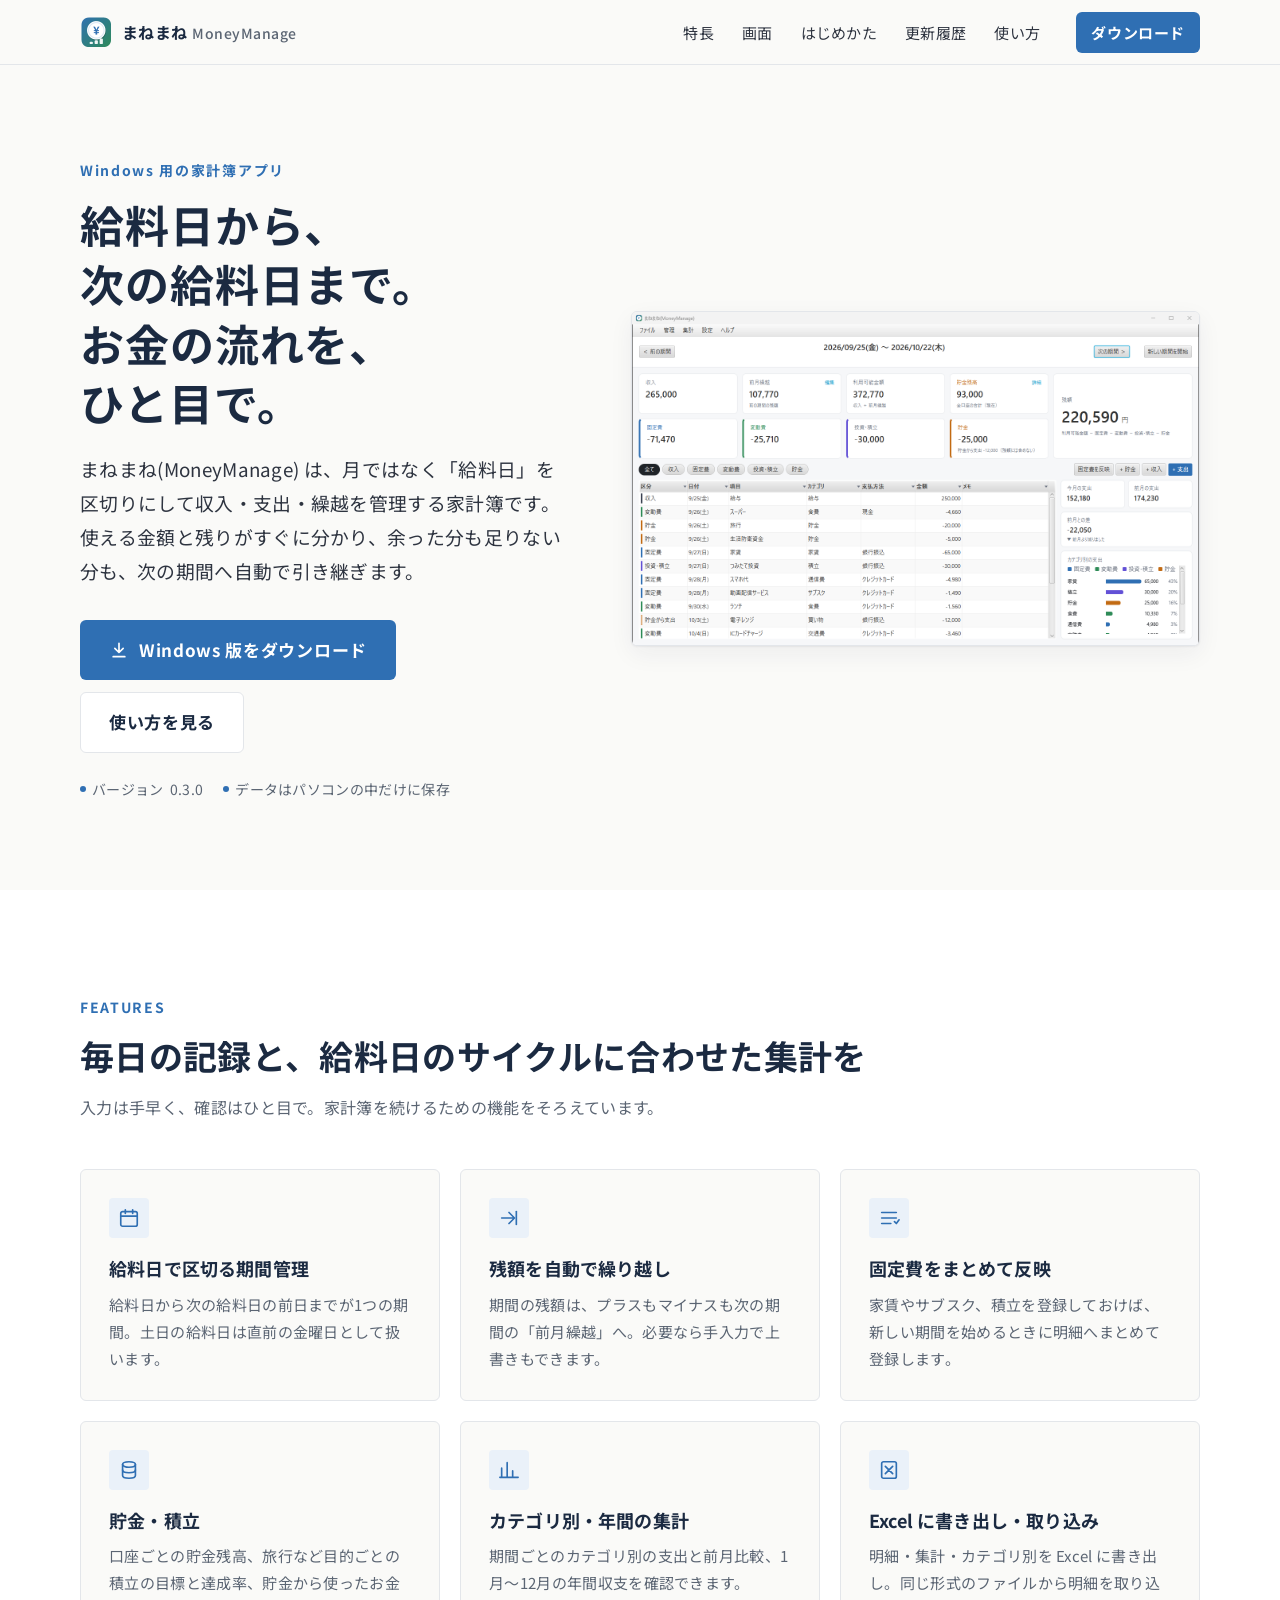
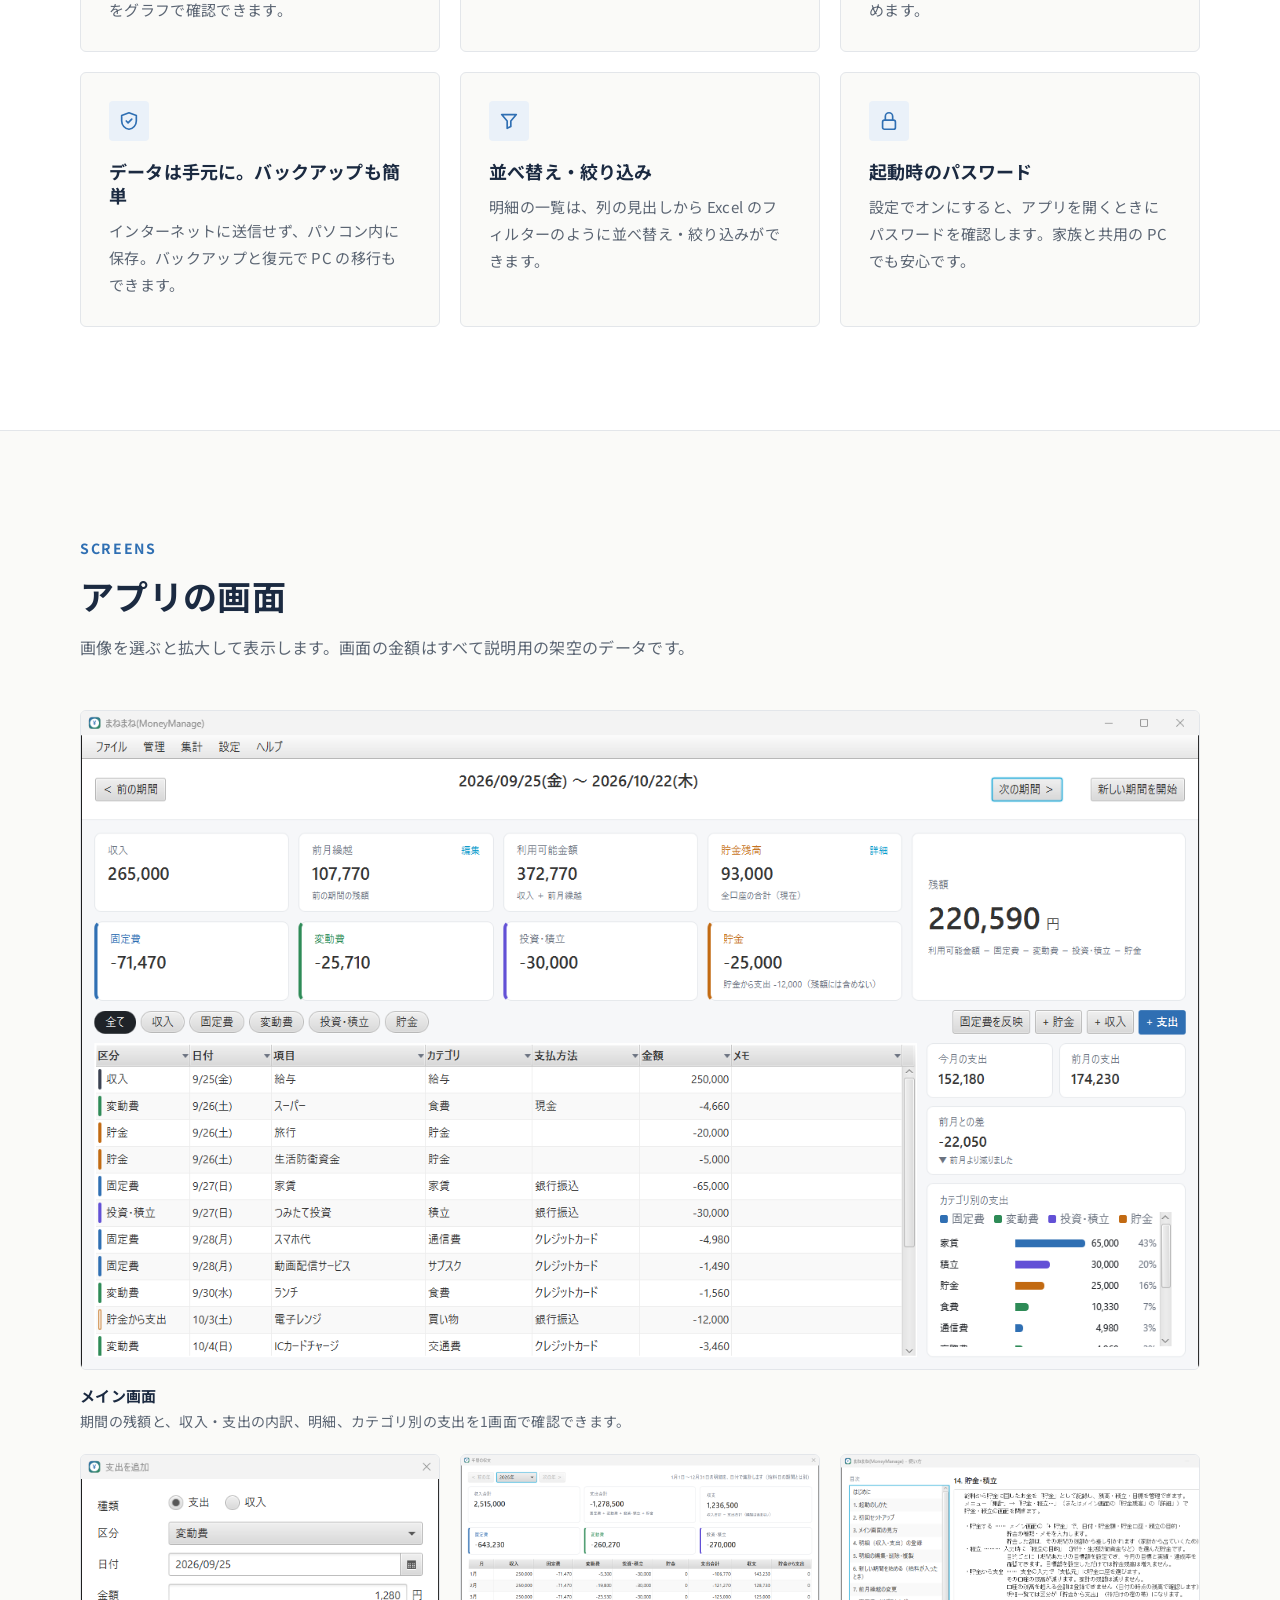
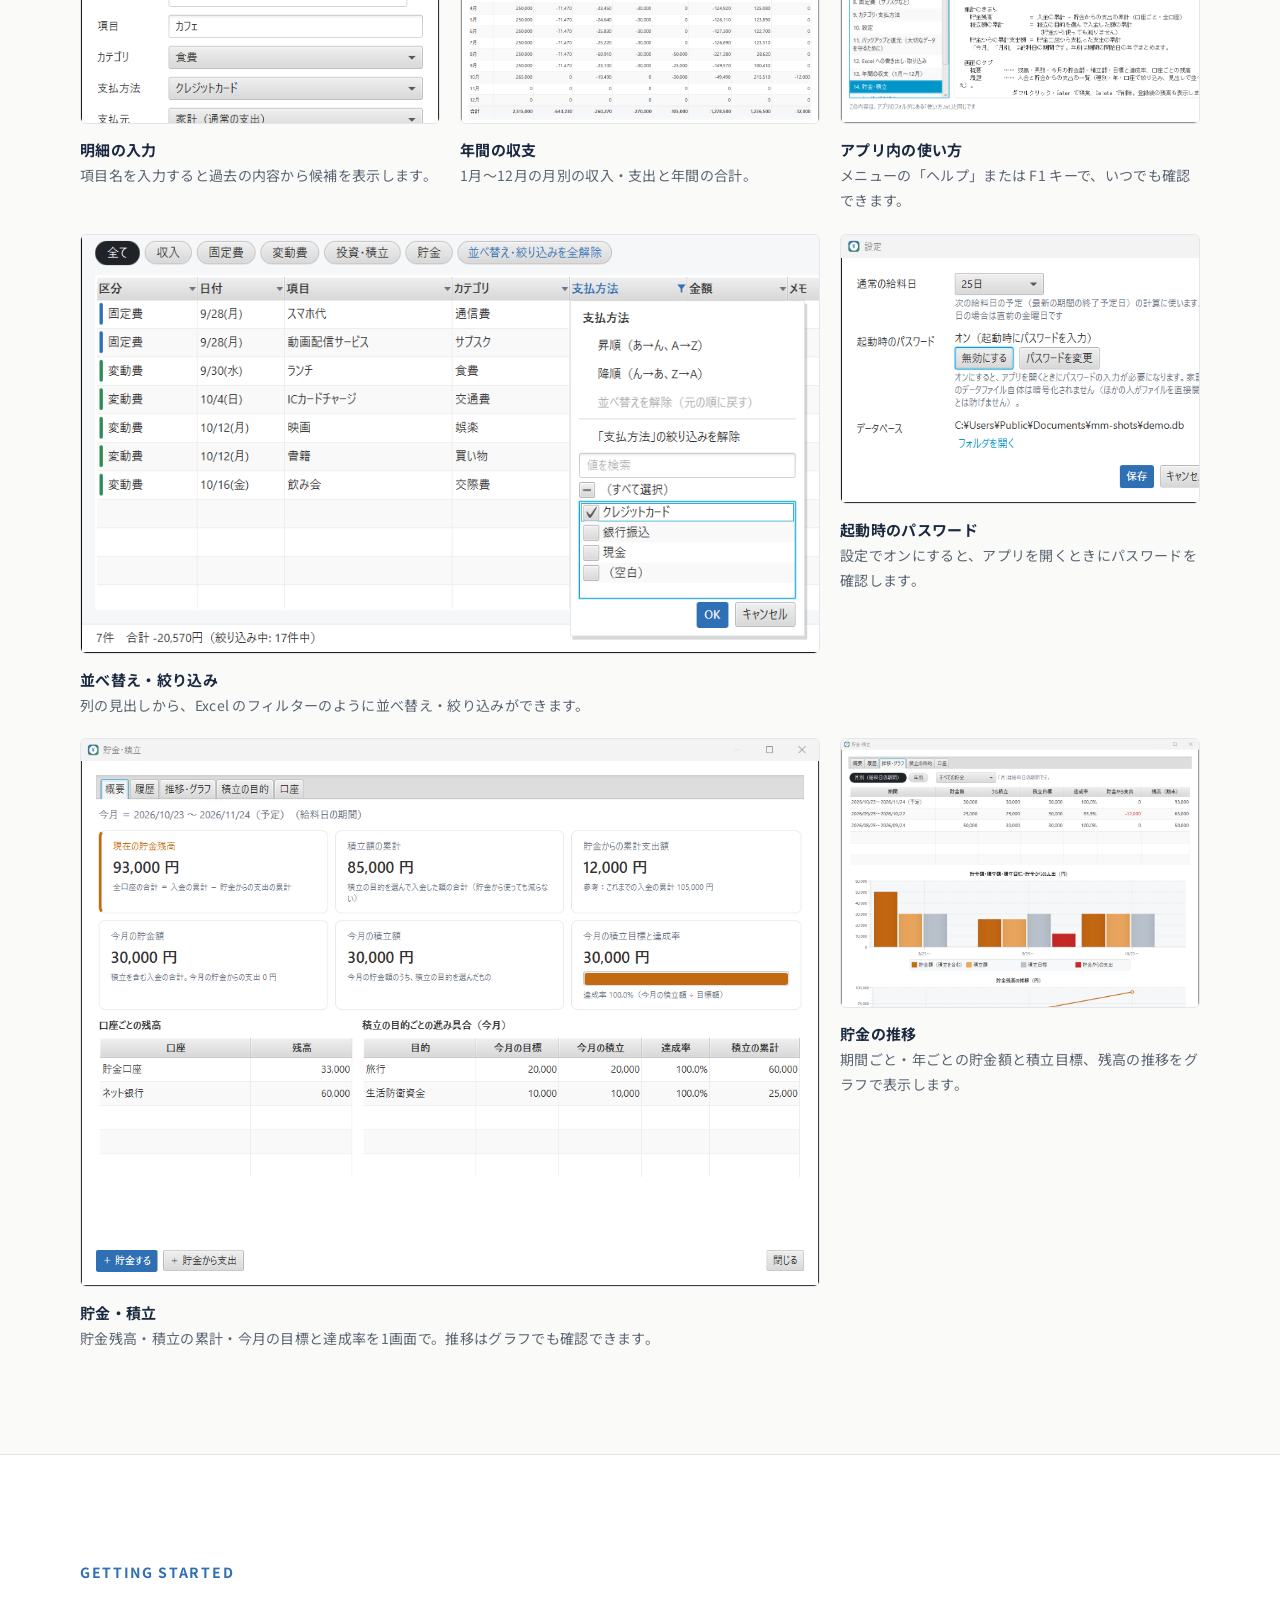
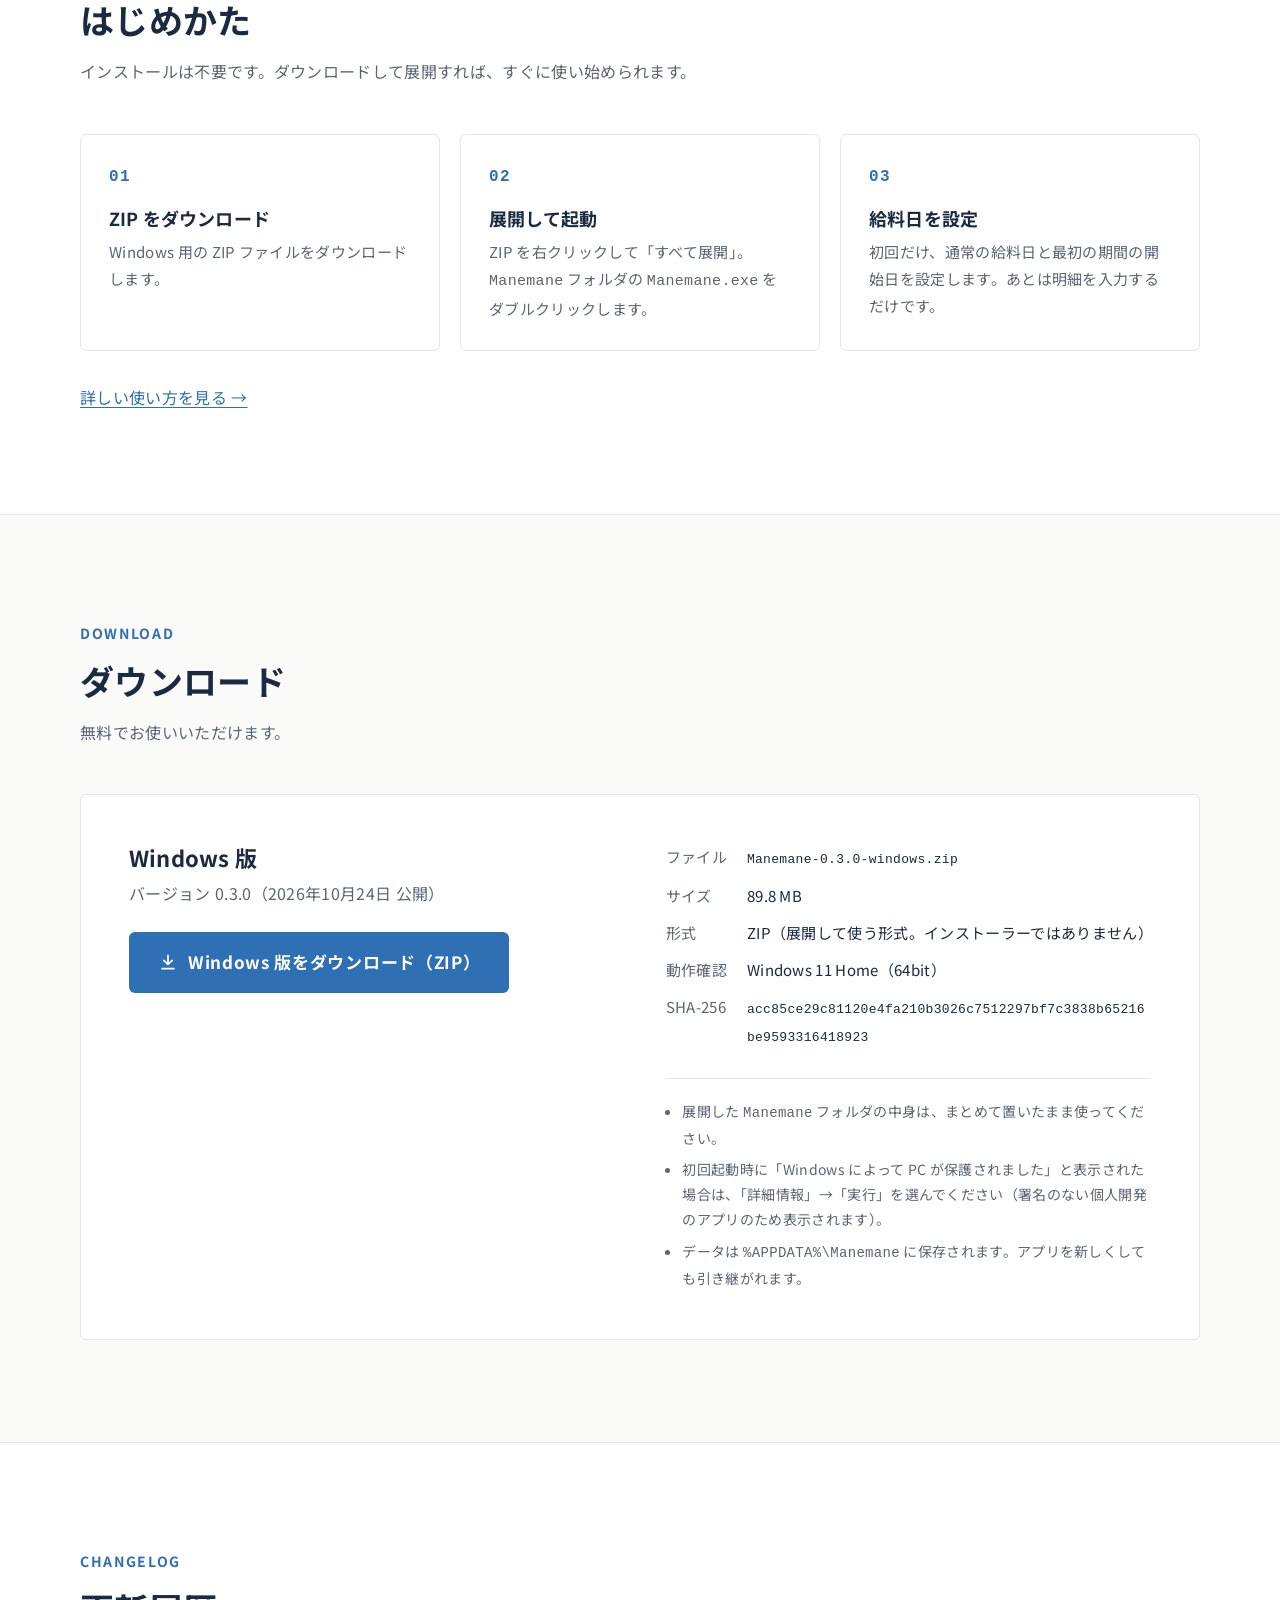
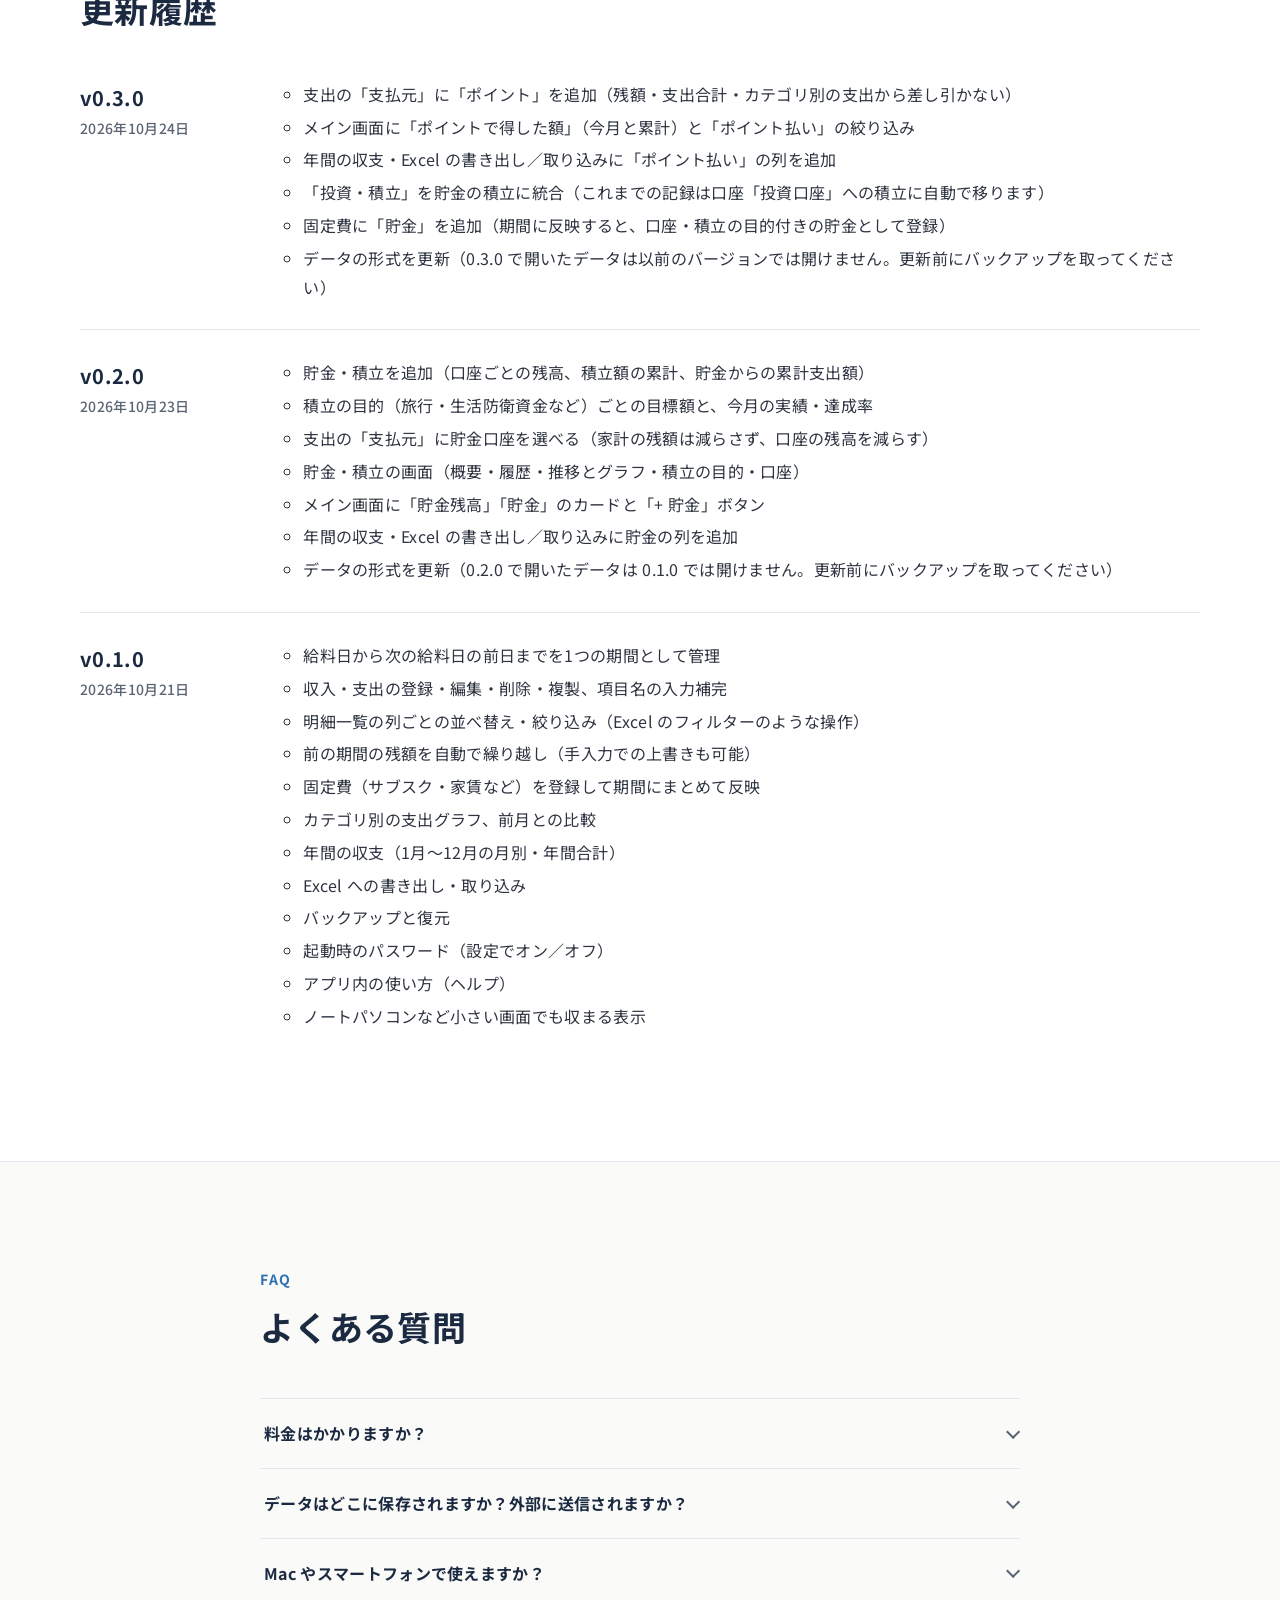
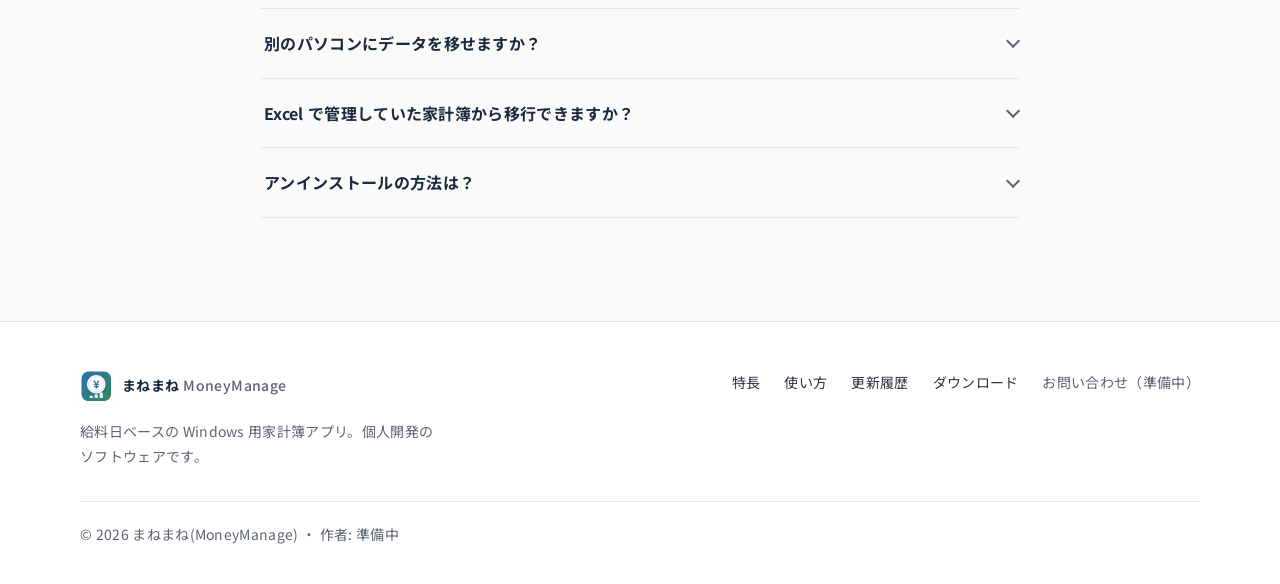
==== index.html @ 47617e21 "公式サイトを 0.3.0 に更新（ダウンロード先・サイズ・SHA-256・更新履歴、ポイント払いの説明、投資・積立の統合） Co-Authored-By: Claude Opus 5.5 <norep" ====
<!doctype html>
<html lang="ja">
<head>
  <meta charset="utf-8">
  <meta name="viewport" content="width=device-width, initial-scale=1">
  <title>まねまね(MoneyManage) — 給料日ベースの Windows 用家計簿アプリ</title>
  <meta name="description" content="まねまね(MoneyManage) は、給料日から次の給料日の前日までを1つの期間として、収入・支出・繰越を管理する Windows 用の家計簿アプリです。データはパソコンの中だけに保存されます。">
  <meta name="theme-color" content="#1b2a41">
  <meta property="og:type" content="website">
  <meta property="og:title" content="まねまね(MoneyManage)">
  <meta property="og:description" content="給料日から次の給料日まで。お金の流れを、ひと目で。Windows 用の家計簿アプリ。">
  <meta property="og:url" content="https://elfi00zt.github.io/MoneyManage/">
  <meta property="og:image" content="https://elfi00zt.github.io/MoneyManage/assets/img/ogp.png">
  <link rel="canonical" href="https://elfi00zt.github.io/MoneyManage/">
  <meta name="twitter:card" content="summary_large_image">
  <link rel="icon" type="image/png" href="assets/img/favicon-32.png">
  <link rel="apple-touch-icon" href="assets/img/icon-256.png">
  <link rel="preconnect" href="https://fonts.googleapis.com">
  <link rel="preconnect" href="https://fonts.gstatic.com" crossorigin>
  <link href="https://fonts.googleapis.com/css2?family=Noto+Sans+JP:wght@400;500;700&display=swap" rel="stylesheet">
  <link rel="stylesheet" href="assets/css/style.css?v=20261024a">
</head>
<body>
  <a class="skip-link" href="#main">本文へ移動</a>

  <header class="site-header">
    <div class="container header-inner">
      <a class="brand" href="index.html" aria-label="まねまね(MoneyManage) トップへ">
        <img src="assets/img/icon-64.png" alt="" width="32" height="32">
        <span>まねまね <span class="brand-sub">MoneyManage</span></span>
      </a>
      <button class="nav-toggle" type="button" aria-expanded="false" aria-controls="site-nav" aria-label="メニューを開く">
        <svg width="22" height="22" viewBox="0 0 24 24" fill="none" stroke="currentColor" stroke-width="2" stroke-linecap="round" aria-hidden="true"><path d="M4 7h16M4 12h16M4 17h16"/></svg>
      </button>
      <nav class="site-nav" id="site-nav" aria-label="サイト内">
        <ul>
          <li><a href="#features">特長</a></li>
          <li><a href="#screens">画面</a></li>
          <li><a href="#start">はじめかた</a></li>
          <li><a href="#changelog">更新履歴</a></li>
          <li><a href="guide.html">使い方</a></li>
        </ul>
      </nav>
      <a class="btn btn-primary btn-small header-cta" href="#download">ダウンロード</a>
    </div>
  </header>

  <main id="main">
    <!-- ヒーロー -->
    <section class="hero" aria-labelledby="hero-title">
      <div class="container hero-grid">
        <div>
          <span class="eyebrow">Windows 用の家計簿アプリ</span>
          <h1 id="hero-title"><span class="nowrap">給料日から、</span><span class="nowrap">次の給料日まで。</span><br><span class="nowrap">お金の流れを、</span><span class="nowrap">ひと目で。</span></h1>
          <p class="hero-lead">まねまね(MoneyManage) は、月ではなく「給料日」を区切りにして収入・支出・繰越を管理する家計簿です。使える金額と残りがすぐに分かり、余った分も足りない分も、次の期間へ自動で引き継ぎます。</p>
          <div class="hero-actions">
            <a class="btn btn-primary btn-large" href="#download" data-download data-label-pending="ダウンロードについて">
              <svg width="20" height="20" viewBox="0 0 24 24" fill="none" stroke="currentColor" stroke-width="2" stroke-linecap="round" stroke-linejoin="round" aria-hidden="true"><path d="M12 4v11M7 10l5 5 5-5M5 20h14"/></svg>
              <span data-download-label>ダウンロードについて</span>
            </a>
            <a class="btn btn-secondary btn-large" href="guide.html">使い方を見る</a>
          </div>
          <ul class="hero-meta">
            <li>バージョン <span data-config="release.version">0.3.0</span></li>
            <li>データはパソコンの中だけに保存</li>
          </ul>
        </div>
        <figure class="shot-frame">
          <img src="assets/img/screens/main.png" width="1424" height="838"
               alt="まねまね(MoneyManage) のメイン画面。期間 2026/09/25〜10/22 の収入・前月繰越・利用可能金額・固定費・変動費・投資・積立・貯金残高・貯金・残額のカードと、明細の一覧、カテゴリ別の支出グラフが表示されている">
        </figure>
      </div>
    </section>

    <!-- 特長 -->
    <section class="section section-alt" id="features" aria-labelledby="features-title">
      <div class="container">
        <div class="section-head section-head-wide">
          <span class="eyebrow">FEATURES</span>
          <h2 id="features-title" class="one-line"><span class="nowrap">毎日の記録と、</span><span class="nowrap">給料日のサイクルに合わせた集計を</span></h2>
          <p>入力は手早く、確認はひと目で。家計簿を続けるための機能をそろえています。</p>
        </div>
        <div class="feature-grid">
          <article class="feature">
            <span class="feature-icon" aria-hidden="true"><svg width="22" height="22" viewBox="0 0 24 24" fill="none" stroke="currentColor" stroke-width="1.8" stroke-linecap="round" stroke-linejoin="round"><rect x="3" y="5" width="18" height="16" rx="2"/><path d="M3 10h18M8 3v4M16 3v4"/></svg></span>
            <h3>給料日で区切る期間管理</h3>
            <p>給料日から次の給料日の前日までが1つの期間。土日の給料日は直前の金曜日として扱います。</p>
          </article>
          <article class="feature">
            <span class="feature-icon" aria-hidden="true"><svg width="22" height="22" viewBox="0 0 24 24" fill="none" stroke="currentColor" stroke-width="1.8" stroke-linecap="round" stroke-linejoin="round"><path d="M4 12h12M12 6l6 6-6 6"/><path d="M20 5v14"/></svg></span>
            <h3>残額を自動で繰り越し</h3>
            <p>期間の残額は、プラスもマイナスも次の期間の「前月繰越」へ。必要なら手入力で上書きもできます。</p>
          </article>
          <article class="feature">
            <span class="feature-icon" aria-hidden="true"><svg width="22" height="22" viewBox="0 0 24 24" fill="none" stroke="currentColor" stroke-width="1.8" stroke-linecap="round" stroke-linejoin="round"><path d="M4 6h16M4 12h16M4 18h10"/><path d="M18 16l2 2 3-4"/></svg></span>
            <h3>固定費をまとめて反映</h3>
            <p>家賃やサブスク、積立を登録しておけば、新しい期間を始めるときに明細へまとめて登録します。</p>
          </article>
          <article class="feature">
            <span class="feature-icon" aria-hidden="true"><svg width="22" height="22" viewBox="0 0 24 24" fill="none" stroke="currentColor" stroke-width="1.8" stroke-linecap="round" stroke-linejoin="round"><ellipse cx="12" cy="6" rx="7" ry="3"/><path d="M5 6v6c0 1.7 3.1 3 7 3s7-1.3 7-3V6"/><path d="M5 12v6c0 1.7 3.1 3 7 3s7-1.3 7-3v-6"/></svg></span>
            <h3>貯金・積立</h3>
            <p>口座ごとの貯金残高、旅行など目的ごとの積立の目標と達成率、貯金から使ったお金をグラフで確認できます。</p>
          </article>
          <article class="feature">
            <span class="feature-icon" aria-hidden="true"><svg width="22" height="22" viewBox="0 0 24 24" fill="none" stroke="currentColor" stroke-width="1.8" stroke-linecap="round" stroke-linejoin="round"><path d="M4 20V10M10 20V4M16 20v-7M22 20H2"/></svg></span>
            <h3>カテゴリ別・年間の集計</h3>
            <p>期間ごとのカテゴリ別の支出と前月比較、1月〜12月の年間収支を確認できます。</p>
          </article>
          <article class="feature">
            <span class="feature-icon" aria-hidden="true"><svg width="22" height="22" viewBox="0 0 24 24" fill="none" stroke="currentColor" stroke-width="1.8" stroke-linecap="round" stroke-linejoin="round"><rect x="4" y="3" width="16" height="18" rx="2"/><path d="M8 8l8 8M16 8l-8 8"/></svg></span>
            <h3>Excel に書き出し・取り込み</h3>
            <p>明細・集計・カテゴリ別を Excel に書き出し。同じ形式のファイルから明細を取り込めます。</p>
          </article>
          <article class="feature">
            <span class="feature-icon" aria-hidden="true"><svg width="22" height="22" viewBox="0 0 24 24" fill="none" stroke="currentColor" stroke-width="1.8" stroke-linecap="round" stroke-linejoin="round"><path d="M12 3l8 3v6c0 4.5-3.4 8.3-8 9-4.6-.7-8-4.5-8-9V6z"/><path d="M9 12l2 2 4-4"/></svg></span>
            <h3>データは手元に。バックアップも簡単</h3>
            <p>インターネットに送信せず、パソコン内に保存。バックアップと復元で PC の移行もできます。</p>
          </article>
          <article class="feature">
            <span class="feature-icon" aria-hidden="true"><svg width="22" height="22" viewBox="0 0 24 24" fill="none" stroke="currentColor" stroke-width="1.8" stroke-linecap="round" stroke-linejoin="round"><path d="M4 5h16l-6 7v6l-4 2v-8z"/></svg></span>
            <h3>並べ替え・絞り込み</h3>
            <p>明細の一覧は、列の見出しから Excel のフィルターのように並べ替え・絞り込みができます。</p>
          </article>
          <article class="feature">
            <span class="feature-icon" aria-hidden="true"><svg width="22" height="22" viewBox="0 0 24 24" fill="none" stroke="currentColor" stroke-width="1.8" stroke-linecap="round" stroke-linejoin="round"><rect x="5" y="11" width="14" height="10" rx="2"/><path d="M8 11V7a4 4 0 0 1 8 0v4"/></svg></span>
            <h3>起動時のパスワード</h3>
            <p>設定でオンにすると、アプリを開くときにパスワードを確認します。家族と共用の PC でも安心です。</p>
          </article>
        </div>
      </div>
    </section>

    <!-- 画面 -->
    <section class="section" id="screens" aria-labelledby="screens-title">
      <div class="container">
        <div class="section-head">
          <span class="eyebrow">SCREENS</span>
          <h2 id="screens-title">アプリの画面</h2>
          <p>画像を選ぶと拡大して表示します。画面の金額はすべて説明用の架空のデータです。</p>
        </div>
        <div class="screens">
          <figure class="screen screen-wide">
            <button type="button" data-zoom="メイン画面">
              <img src="assets/img/screens/main.png" width="1424" height="838" loading="lazy"
                   alt="メイン画面。上部に期間、カードに収入・前月繰越・利用可能金額・固定費・変動費・投資・積立・貯金残高・貯金・残額、下に明細の一覧と分析パネル">
            </button>
            <figcaption><strong>メイン画面</strong>期間の残額と、収入・支出の内訳、明細、カテゴリ別の支出を1画面で確認できます。</figcaption>
          </figure>
          <figure class="screen">
            <button type="button" data-zoom="明細の入力">
              <img src="assets/img/screens/entry.png" width="462" height="463" loading="lazy"
                   alt="支出を追加する画面。種類・区分・日付・金額・項目・カテゴリ・支払方法・メモの入力欄">
            </button>
            <figcaption><strong>明細の入力</strong>項目名を入力すると過去の内容から候補を表示します。</figcaption>
          </figure>
          <figure class="screen">
            <button type="button" data-zoom="年間の収支">
              <img src="assets/img/screens/year.png" width="1062" height="852" loading="lazy"
                   alt="年間の収支の画面。収入合計・支出合計・収支と、1月〜12月の月別の表">
            </button>
            <figcaption><strong>年間の収支</strong>1月〜12月の月別の収入・支出と年間の合計。</figcaption>
          </figure>
          <figure class="screen">
            <button type="button" data-zoom="アプリ内の使い方">
              <img src="assets/img/screens/help.png" width="982" height="672" loading="lazy"
                   alt="アプリ内の使い方の画面。左に目次、右に説明">
            </button>
            <figcaption><strong>アプリ内の使い方</strong>メニューの「ヘルプ」または F1 キーで、いつでも確認できます。</figcaption>
          </figure>
          <figure class="screen screen-span2">
            <button type="button" data-zoom="並べ替え・絞り込み">
              <img src="assets/img/screens/filter.png" width="880" height="499" loading="lazy"
                   alt="明細の一覧で、支払方法の見出しから開いた並べ替え・絞り込みのメニュー">
            </button>
            <figcaption><strong>並べ替え・絞り込み</strong>列の見出しから、Excel のフィルターのように並べ替え・絞り込みができます。</figcaption>
          </figure>
          <figure class="screen">
            <button type="button" data-zoom="設定（起動時のパスワード）">
              <img src="assets/img/screens/settings.png" width="522" height="361" loading="lazy"
                   alt="設定の画面。通常の給料日と、起動時のパスワードのオン／オフ">
            </button>
            <figcaption><strong>起動時のパスワード</strong>設定でオンにすると、アプリを開くときにパスワードを確認します。</figcaption>
          </figure>
          <figure class="screen screen-span2">
            <button type="button" data-zoom="貯金・積立">
              <img src="assets/img/screens/savings.png" width="1042" height="772" loading="lazy"
                   alt="貯金・積立の画面。貯金残高・積立額の累計・貯金からの累計支出額・今月の貯金額・積立額・目標と達成率、口座ごとの残高、目的ごとの進み具合">
            </button>
            <figcaption><strong>貯金・積立</strong>貯金残高・積立の累計・今月の目標と達成率を1画面で。推移はグラフでも確認できます。</figcaption>
          </figure>
          <figure class="screen">
            <button type="button" data-zoom="貯金の推移グラフ">
              <img src="assets/img/screens/savings-chart.png" width="1042" height="950" loading="lazy"
                   alt="貯金の推移の画面。期間ごとの貯金額・積立額・積立目標・貯金からの支出の表と棒グラフ、貯金残高の折れ線グラフ">
            </button>
            <figcaption><strong>貯金の推移</strong>期間ごと・年ごとの貯金額と積立目標、残高の推移をグラフで表示します。</figcaption>
          </figure>
        </div>
      </div>
    </section>

    <!-- はじめかた -->
    <section class="section section-alt" id="start" aria-labelledby="start-title">
      <div class="container">
        <div class="section-head">
          <span class="eyebrow">GETTING STARTED</span>
          <h2 id="start-title">はじめかた</h2>
          <p>インストールは不要です。ダウンロードして展開すれば、すぐに使い始められます。</p>
        </div>
        <ol class="steps">
          <li>
            <h3>ZIP をダウンロード</h3>
            <p>Windows 用の ZIP ファイルをダウンロードします。</p>
          </li>
          <li>
            <h3>展開して起動</h3>
            <p>ZIP を右クリックして「すべて展開」。<code>Manemane</code> フォルダの <code>Manemane.exe</code> をダブルクリックします。</p>
          </li>
          <li>
            <h3>給料日を設定</h3>
            <p>初回だけ、通常の給料日と最初の期間の開始日を設定します。あとは明細を入力するだけです。</p>
          </li>
        </ol>
        <p class="section-foot"><a href="guide.html">詳しい使い方を見る →</a></p>
      </div>
    </section>

    <!-- ダウンロード -->
    <section class="section" id="download" aria-labelledby="download-title" tabindex="-1">
      <div class="container">
        <div class="section-head">
          <span class="eyebrow">DOWNLOAD</span>
          <h2 id="download-title">ダウンロード</h2>
          <p>無料でお使いいただけます。</p>
        </div>
        <div class="download-panel">
          <div class="download-main">
            <h3>Windows 版</h3>
            <p class="version">バージョン <span data-config="release.version">0.3.0</span><span data-optional="release.releaseDate">（<span data-config="release.releaseDate" data-config-format="date"></span> 公開）</span></p>
            <a class="btn btn-primary btn-large" data-download data-download-final data-label-ready="Windows 版をダウンロード（ZIP）" aria-disabled="true">
              <svg width="20" height="20" viewBox="0 0 24 24" fill="none" stroke="currentColor" stroke-width="2" stroke-linecap="round" stroke-linejoin="round" aria-hidden="true"><path d="M12 4v11M7 10l5 5 5-5M5 20h14"/></svg>
              <span data-download-label>公開準備中</span>
            </a>
            <p class="status-note" data-when-unpublished>現在、一般公開の準備中です。公開後、このボタンからダウンロードできるようになります。</p>
          </div>
          <div>
            <dl class="spec">
              <dt>ファイル</dt>
              <dd><code data-config="release.fileName">Manemane-0.3.0-windows.zip</code></dd>
              <dt>サイズ</dt>
              <dd data-config="release.fileSizeBytes" data-config-format="size">89.6 MB</dd>
              <dt>形式</dt>
              <dd>ZIP（展開して使う形式。インストーラーではありません）</dd>
              <dt>動作確認</dt>
              <dd data-config="app.testedOn">Windows 11 Home（64bit）</dd>
              <dt>SHA-256</dt>
              <dd><code data-config="release.sha256">acc85ce29c81120e4fa210b3026c7512297bf7c3838b65216be9593316418923</code></dd>
            </dl>
            <ul class="notes">
              <li>展開した <code>Manemane</code> フォルダの中身は、まとめて置いたまま使ってください。</li>
              <li>初回起動時に「Windows によって PC が保護されました」と表示された場合は、「詳細情報」→「実行」を選んでください（署名のない個人開発のアプリのため表示されます）。</li>
              <li>データは <code>%APPDATA%\Manemane</code> に保存されます。アプリを新しくしても引き継がれます。</li>
            </ul>
          </div>
        </div>
      </div>
    </section>

    <!-- 更新履歴 -->
    <section class="section section-alt" id="changelog" aria-labelledby="changelog-title">
      <div class="container">
        <div class="section-head">
          <span class="eyebrow">CHANGELOG</span>
          <h2 id="changelog-title">更新履歴</h2>
        </div>
        <ol class="changelog" data-changelog>
          <li class="release">
            <div><span class="release-version">v0.2.0</span><span class="release-date">未公開</span></div>
            <ul><li>最初のバージョン</li></ul>
          </li>
        </ol>
      </div>
    </section>

    <!-- よくある質問 -->
    <section class="section" id="faq" aria-labelledby="faq-title">
      <div class="container-text">
        <div class="section-head">
          <span class="eyebrow">FAQ</span>
          <h2 id="faq-title">よくある質問</h2>
        </div>
        <div class="faq">
          <details>
            <summary>料金はかかりますか？</summary>
            <div class="answer"><p>無料です。</p></div>
          </details>
          <details>
            <summary>データはどこに保存されますか？外部に送信されますか？</summary>
            <div class="answer">
              <p>パソコンの <code>%APPDATA%\Manemane\kakeibo.db</code> に保存されます。インターネットへの送信は行いません。</p>
            </div>
          </details>
          <details>
            <summary>Mac やスマートフォンで使えますか？</summary>
            <div class="answer"><p>現在は Windows 版のみです。</p></div>
          </details>
          <details>
            <summary>別のパソコンにデータを移せますか？</summary>
            <div class="answer">
              <p>移せます。古いパソコンで「ファイル」→「バックアップ…」を実行し、新しいパソコンで「ファイル」→「バックアップから復元…」を選んでください。</p>
            </div>
          </details>
          <details>
            <summary>Excel で管理していた家計簿から移行できますか？</summary>
            <div class="answer">
              <p>アプリが書き出す Excel と同じ形式（「明細」シート）にすれば取り込めます。取り込む前に、取り込める行・取り込めない行を確認できます。形式は <a href="guide.html#excel">使い方の「Excel」</a> を参照してください。</p>
            </div>
          </details>
          <details>
            <summary>アンインストールの方法は？</summary>
            <div class="answer">
              <p><code>Manemane</code> フォルダを削除してください。データも消す場合は <code>%APPDATA%\Manemane</code> フォルダも削除します。</p>
            </div>
          </details>
        </div>
      </div>
    </section>
  </main>

  <footer class="site-footer">
    <div class="container">
      <div class="footer-grid">
        <div class="footer-brand">
          <a class="brand" href="index.html">
            <img src="assets/img/icon-64.png" alt="" width="32" height="32">
            <span>まねまね <span class="brand-sub">MoneyManage</span></span>
          </a>
          <p>給料日ベースの Windows 用家計簿アプリ。個人開発のソフトウェアです。</p>
        </div>
        <nav aria-label="フッター">
          <ul class="footer-links">
            <li><a href="#features">特長</a></li>
            <li><a href="guide.html">使い方</a></li>
            <li><a href="#changelog">更新履歴</a></li>
            <li><a href="#download">ダウンロード</a></li>
            <li data-optional="project.contactUrl" hidden><a data-href="project.contactUrl" href="#">お問い合わせ</a></li>
            <li data-missing="project.contactUrl">お問い合わせ（準備中）</li>
          </ul>
        </nav>
      </div>
      <p class="copyright">
        © <span data-current-year>2026</span> まねまね(MoneyManage)
        ・ 作者: <span data-config="project.author" data-fallback="準備中">準備中</span>
        <span data-optional="project.license" hidden> ・ <span data-config="project.license"></span></span>
      </p>
    </div>
  </footer>

  <dialog class="lightbox" id="lightbox" aria-label="画像の拡大表示">
    <div class="lightbox-bar">
      <p data-lightbox-caption></p>
      <button class="btn btn-secondary btn-small" type="button" data-lightbox-close>閉じる</button>
    </div>
    <img src="" alt="">
  </dialog>

  <script src="assets/js/site-config.js?v=20261024a"></script>
  <script src="assets/js/main.js?v=20261024a"></script>
</body>
</html>
---- assets/css/style.css ----
/* =========================================================
   まねまね(MoneyManage) 公式サイト
   色・余白・文字サイズはここの変数で一元管理する
   ========================================================= */
:root {
  --bg: #fafaf8;
  --surface: #ffffff;
  --surface-sub: #f3f4f1;
  --ink: #1b2a41;          /* 見出し: ネイビー */
  --text: #2e3440;         /* 本文: ダークグレー */
  --muted: #5b6573;        /* 補足 */
  --line: #e3e6ea;
  --accent: #2f6fb3;       /* アクセント（1色のみ）: アプリのアイコンと同じ青 */
  --accent-hover: #245a93;
  --accent-soft: #eaf1f9;
  --focus: #2f6fb3;

  --radius: 6px;
  --radius-sm: 4px;
  --shadow: 0 1px 2px rgba(27, 42, 65, 0.06), 0 8px 24px rgba(27, 42, 65, 0.06);

  --container: 1120px;
  --container-text: 760px;
  --gutter: 24px;

  --font: "Noto Sans JP", "Hiragino Sans", "Yu Gothic UI", "Meiryo", system-ui, sans-serif;
  --font-mono: "SFMono-Regular", Consolas, "Liberation Mono", monospace;

  --fs-display: clamp(1.75rem, 1.2rem + 2.2vw, 2.75rem);
  --fs-h2: clamp(1.5rem, 1.2rem + 1.2vw, 2.125rem);
  --fs-h3: 1.125rem;
  --fs-lead: clamp(1rem, 0.95rem + 0.3vw, 1.175rem);
  --fs-body: 1rem;
  --fs-small: 0.875rem;
}

*,
*::before,
*::after {
  box-sizing: border-box;
}

html {
  scroll-behavior: smooth;
  scroll-padding-top: 80px; /* 固定ヘッダーの下にリンク先が隠れないように */
  -webkit-text-size-adjust: 100%;
}

body {
  margin: 0;
  background: var(--bg);
  color: var(--text);
  font-family: var(--font);
  font-size: var(--fs-body);
  line-height: 1.8;
  letter-spacing: 0.02em;
  font-feature-settings: "palt" 0;
}

img {
  max-width: 100%;
  height: auto;
  display: block;
}

a {
  color: var(--accent);
  text-underline-offset: 3px;
}

a:hover {
  color: var(--accent-hover);
}

h1, h2, h3 {
  color: var(--ink);
  line-height: 1.35;
  letter-spacing: 0.01em;
  margin: 0;
}

p {
  margin: 0;
}

/* キーボード操作時のフォーカス表示 */
:focus-visible {
  outline: 3px solid var(--focus);
  outline-offset: 3px;
  border-radius: var(--radius-sm);
}

.visually-hidden {
  position: absolute !important;
  width: 1px;
  height: 1px;
  overflow: hidden;
  clip: rect(0 0 0 0);
  white-space: nowrap;
}

.skip-link {
  position: absolute;
  left: 16px;
  top: -48px;
  z-index: 100;
  padding: 8px 14px;
  background: var(--ink);
  color: #fff;
  border-radius: var(--radius-sm);
  text-decoration: none;
}

.skip-link:focus {
  top: 12px;
  color: #fff;
}

.container {
  width: min(100% - var(--gutter) * 2, var(--container));
  margin-inline: auto;
}

.container-text {
  width: min(100% - var(--gutter) * 2, var(--container-text));
  margin-inline: auto;
}

/* ---------------- ヘッダー ---------------- */
.site-header {
  position: sticky;
  top: 0;
  z-index: 50;
  background: rgba(250, 250, 248, 0.92);
  backdrop-filter: saturate(160%) blur(8px);
  border-bottom: 1px solid var(--line);
}

.header-inner {
  display: flex;
  align-items: center;
  gap: 24px;
  height: 64px;
}

.brand {
  display: inline-flex;
  align-items: center;
  gap: 10px;
  color: var(--ink);
  text-decoration: none;
  font-weight: 700;
  letter-spacing: 0.03em;
}

.brand img {
  width: 32px;
  height: 32px;
}

.brand-sub {
  color: var(--muted);
  font-weight: 500;
  font-size: var(--fs-small);
}

.site-nav {
  margin-left: auto;
}

.site-nav ul {
  display: flex;
  align-items: center;
  gap: 4px;
  list-style: none;
  margin: 0;
  padding: 0;
}

.site-nav a {
  display: block;
  padding: 8px 12px;
  white-space: nowrap;
  color: var(--text);
  text-decoration: none;
  font-size: 0.9375rem;
  border-radius: var(--radius-sm);
}

.site-nav a:hover,
.site-nav a[aria-current="page"] {
  color: var(--ink);
  background: var(--surface-sub);
}

.nav-toggle {
  display: none;
  margin-left: auto;
  width: 44px;
  height: 44px;
  padding: 0;
  border: 1px solid var(--line);
  border-radius: var(--radius-sm);
  background: var(--surface);
  color: var(--ink);
  cursor: pointer;
}

.nav-toggle svg {
  margin: auto;
}

/* ---------------- ボタン ---------------- */
.btn {
  display: inline-flex;
  align-items: center;
  justify-content: center;
  gap: 10px;
  min-height: 48px;
  padding: 12px 22px;
  border: 1px solid transparent;
  border-radius: var(--radius);
  font: inherit;
  font-weight: 700;
  letter-spacing: 0.04em;
  text-decoration: none;
  cursor: pointer;
  transition: background-color 0.15s ease, border-color 0.15s ease, color 0.15s ease;
}

.btn-primary {
  background: var(--accent);
  color: #fff;
}

.btn-primary:hover {
  background: var(--accent-hover);
  color: #fff;
}

.btn-secondary {
  background: var(--surface);
  border-color: var(--line);
  color: var(--ink);
}

.btn-secondary:hover {
  border-color: var(--ink);
  color: var(--ink);
}

.btn-small {
  min-height: 38px;
  padding: 6px 14px;
  font-size: 0.9375rem;
}

.btn-large {
  min-height: 56px;
  padding: 14px 28px;
  font-size: 1.0625rem;
}

/* 公開前（ダウンロード先が未設定）のボタン */
.btn.is-disabled {
  background: var(--surface-sub);
  border-color: var(--line);
  color: var(--muted);
  cursor: not-allowed;
}

.btn-note {
  display: block;
  font-weight: 500;
  font-size: 0.8125rem;
  opacity: 0.85;
}

/* ---------------- 共通セクション ---------------- */
.section {
  padding: clamp(64px, 8vw, 112px) 0;
}

.section + .section {
  border-top: 1px solid var(--line);
}

.section-alt {
  background: var(--surface);
}

.section-head {
  max-width: 680px;
  margin-bottom: clamp(32px, 4vw, 48px);
}

.eyebrow {
  display: inline-block;
  margin-bottom: 12px;
  color: var(--accent);
  font-size: var(--fs-small);
  font-weight: 700;
  letter-spacing: 0.12em;
}

.section-head h2 {
  font-size: var(--fs-h2);
}

.section-head p {
  margin-top: 14px;
  color: var(--muted);
}

/* ---------------- ヒーロー ---------------- */
.hero {
  padding: clamp(56px, 7vw, 96px) 0 clamp(56px, 7vw, 88px);
}

.hero-grid {
  display: grid;
  grid-template-columns: minmax(0, 6fr) minmax(0, 7fr);
  gap: clamp(32px, 5vw, 64px);
  align-items: center;
}

.hero h1 {
  font-size: var(--fs-display);
  letter-spacing: 0.02em;
}

.hero h1 .nowrap {
  white-space: nowrap;
}

.hero-lead {
  margin-top: 20px;
  font-size: var(--fs-lead);
  color: var(--text);
}

.hero-actions {
  display: flex;
  flex-wrap: wrap;
  gap: 12px;
  margin-top: 32px;
}

.hero-meta {
  display: flex;
  flex-wrap: wrap;
  gap: 8px 20px;
  margin: 24px 0 0;
  padding: 0;
  list-style: none;
  color: var(--muted);
  font-size: var(--fs-small);
}

.hero-meta li {
  display: inline-flex;
  align-items: center;
  gap: 6px;
}

.hero-meta li::before {
  content: "";
  width: 6px;
  height: 6px;
  border-radius: 50%;
  background: var(--accent);
}

.shot-frame {
  margin: 0;
  border: 1px solid var(--line);
  border-radius: var(--radius);
  background: var(--surface);
  box-shadow: var(--shadow);
  overflow: hidden;
}

/* ---------------- 特長 ---------------- */
.feature-grid {
  display: grid;
  grid-template-columns: repeat(3, minmax(0, 1fr));
  gap: 20px;
}

.feature {
  padding: 28px;
  border: 1px solid var(--line);
  border-radius: var(--radius);
  background: var(--surface);
}

.section-alt .feature {
  background: var(--bg);
}

.feature-icon {
  display: inline-flex;
  width: 40px;
  height: 40px;
  align-items: center;
  justify-content: center;
  margin-bottom: 18px;
  border-radius: var(--radius-sm);
  background: var(--accent-soft);
  color: var(--accent);
}

.feature h3 {
  font-size: var(--fs-h3);
}

.feature p {
  margin-top: 10px;
  color: var(--muted);
  font-size: 0.9375rem;
}

/* ---------------- 画面（スクリーンショット） ---------------- */
.screens {
  display: grid;
  grid-template-columns: repeat(3, minmax(0, 1fr));
  gap: 20px;
}

.screen {
  margin: 0;
}

.screen-wide {
  grid-column: 1 / -1;
}

/* 横長の画面（2列分の幅で、縦横比はそのまま） */
.screen-span2 {
  grid-column: span 2;
}

.screens .screen.screen-span2 button {
  aspect-ratio: auto;
}

.screens .screen.screen-span2 img {
  height: auto;
}

.screen button {
  display: block;
  width: 100%;
  padding: 0;
  border: 1px solid var(--line);
  border-radius: var(--radius);
  background: var(--surface);
  cursor: zoom-in;
  overflow: hidden;
  transition: border-color 0.15s ease, box-shadow 0.15s ease;
}

.screen button:hover {
  border-color: #c9ced6;
  box-shadow: var(--shadow);
}

.screen:not(.screen-wide) button {
  aspect-ratio: 4 / 3;
}

.screen:not(.screen-wide) img {
  width: 100%;
  height: 100%;
  object-fit: cover;
  object-position: top left;
}

.screen figcaption {
  margin-top: 12px;
  color: var(--muted);
  font-size: var(--fs-small);
}

.screen figcaption strong {
  display: block;
  color: var(--ink);
  font-size: 0.9375rem;
}

/* 画像の拡大表示 */
.lightbox {
  width: min(96vw, 1440px);
  max-height: 94vh;
  padding: 0;
  border: none;
  border-radius: var(--radius);
  background: var(--surface);
}

.lightbox::backdrop {
  background: rgba(17, 24, 39, 0.72);
}

.lightbox img {
  max-height: calc(94vh - 64px);
  margin: 0 auto;
}

.lightbox-bar {
  display: flex;
  align-items: center;
  gap: 12px;
  padding: 10px 12px 10px 18px;
  border-bottom: 1px solid var(--line);
}

.lightbox-bar p {
  color: var(--ink);
  font-weight: 700;
  font-size: 0.9375rem;
}

.lightbox-bar button {
  margin-left: auto;
}

/* ---------------- はじめかた ---------------- */
.steps {
  display: grid;
  grid-template-columns: repeat(3, minmax(0, 1fr));
  gap: 20px;
  counter-reset: step;
  margin: 0;
  padding: 0;
  list-style: none;
}

.steps li {
  position: relative;
  padding: 28px;
  border: 1px solid var(--line);
  border-radius: var(--radius);
  background: var(--surface);
}

.steps li::before {
  counter-increment: step;
  content: counter(step, decimal-leading-zero);
  display: block;
  margin-bottom: 14px;
  color: var(--accent);
  font-family: var(--font-mono);
  font-weight: 700;
  letter-spacing: 0.08em;
}

.steps h3 {
  font-size: var(--fs-h3);
}

.steps p {
  margin-top: 8px;
  color: var(--muted);
  font-size: 0.9375rem;
}

.section-foot {
  margin-top: 32px;
}

/* ---------------- ダウンロード ---------------- */
.download-panel {
  display: grid;
  grid-template-columns: minmax(0, 1fr) minmax(0, 1fr);
  gap: clamp(28px, 4vw, 56px);
  padding: clamp(28px, 4vw, 48px);
  border: 1px solid var(--line);
  border-radius: var(--radius);
  background: var(--surface);
}

.download-main h3 {
  font-size: 1.375rem;
}

.download-main .version {
  margin-top: 6px;
  color: var(--muted);
}

.download-main .btn {
  margin-top: 24px;
}

.status-note {
  margin-top: 16px;
  padding: 12px 14px;
  border-left: 3px solid var(--accent);
  background: var(--accent-soft);
  color: var(--ink);
  font-size: var(--fs-small);
}

.spec {
  display: grid;
  grid-template-columns: max-content 1fr;
  gap: 10px 20px;
  margin: 0;
  font-size: 0.9375rem;
}

.spec dt {
  color: var(--muted);
}

.spec dd {
  margin: 0;
  color: var(--ink);
  overflow-wrap: anywhere;
}

.spec code {
  font-family: var(--font-mono);
  font-size: 0.8125rem;
}

.notes {
  margin: 28px 0 0;
  padding: 20px 0 0 1.2em;
  border-top: 1px solid var(--line);
  color: var(--muted);
  font-size: var(--fs-small);
}

.notes li + li {
  margin-top: 6px;
}

/* ---------------- 更新履歴 ---------------- */
.changelog {
  margin: 0;
  padding: 0;
  list-style: none;
}

.release {
  display: grid;
  grid-template-columns: 180px minmax(0, 1fr);
  gap: 24px;
  padding: 28px 0;
  border-top: 1px solid var(--line);
}

.release:first-child {
  border-top: none;
  padding-top: 0;
}

.release-version {
  color: var(--ink);
  font-weight: 700;
  font-size: 1.25rem;
}

.release-date {
  display: block;
  color: var(--muted);
  font-size: var(--fs-small);
  font-weight: 500;
}

.release ul {
  margin: 0;
  padding-left: 1.2em;
}

.release li + li {
  margin-top: 4px;
}

/* ---------------- よくある質問 ---------------- */
.faq {
  border-top: 1px solid var(--line);
}

.faq details {
  border-bottom: 1px solid var(--line);
}

.faq summary {
  display: flex;
  align-items: center;
  gap: 16px;
  padding: 20px 4px;
  color: var(--ink);
  font-weight: 700;
  cursor: pointer;
  list-style: none;
}

.faq summary::-webkit-details-marker {
  display: none;
}

.faq summary::after {
  content: "";
  flex: none;
  margin-left: auto;
  width: 10px;
  height: 10px;
  border-right: 2px solid var(--muted);
  border-bottom: 2px solid var(--muted);
  transform: rotate(45deg) translateY(-3px);
  transition: transform 0.15s ease;
}

.faq details[open] summary::after {
  transform: rotate(-135deg) translateY(-3px);
}

.faq summary:hover {
  color: var(--accent);
}

.faq .answer {
  padding: 0 4px 22px;
  color: var(--text);
}

.faq .answer p + p {
  margin-top: 8px;
}

/* ---------------- フッター ---------------- */
.site-footer {
  padding: 48px 0 40px;
  border-top: 1px solid var(--line);
  background: var(--surface);
  color: var(--muted);
  font-size: var(--fs-small);
}

.footer-grid {
  display: flex;
  flex-wrap: wrap;
  gap: 24px 48px;
  justify-content: space-between;
}

.footer-brand p {
  margin-top: 10px;
  max-width: 360px;
}

.footer-links {
  display: flex;
  flex-wrap: wrap;
  gap: 8px 24px;
  margin: 0;
  padding: 0;
  list-style: none;
}

.footer-links a {
  color: var(--text);
  text-decoration: none;
}

.footer-links a:hover {
  color: var(--accent);
  text-decoration: underline;
}

.copyright {
  margin-top: 32px;
  padding-top: 20px;
  border-top: 1px solid var(--line);
}

[hidden] {
  display: none !important;
}

/* ---------------- 使い方ページ ---------------- */
.page-head {
  padding: clamp(48px, 6vw, 80px) 0 clamp(24px, 3vw, 40px);
}

.page-head h1 {
  font-size: var(--fs-h2);
}

.page-head p {
  margin-top: 12px;
  color: var(--muted);
}

.guide-layout {
  display: grid;
  grid-template-columns: 240px minmax(0, 1fr);
  gap: clamp(32px, 5vw, 64px);
  align-items: start;
  padding-bottom: clamp(64px, 8vw, 112px);
}

.toc {
  position: sticky;
  top: 88px;
  font-size: 0.9375rem;
}

.toc p {
  margin-bottom: 10px;
  color: var(--muted);
  font-size: var(--fs-small);
  font-weight: 700;
  letter-spacing: 0.08em;
}

.toc ol {
  margin: 0;
  padding: 0;
  list-style: none;
  border-left: 1px solid var(--line);
}

.toc a {
  display: block;
  padding: 6px 0 6px 16px;
  margin-left: -1px;
  border-left: 2px solid transparent;
  color: var(--muted);
  text-decoration: none;
}

.toc a:hover,
.toc a.is-active {
  color: var(--ink);
  border-left-color: var(--accent);
}

.guide-body section + section {
  margin-top: 56px;
  padding-top: 56px;
  border-top: 1px solid var(--line);
}

.guide-body h2 {
  font-size: 1.5rem;
}

.guide-body h3 {
  margin-top: 28px;
  font-size: var(--fs-h3);
}

.guide-body p,
.guide-body ul,
.guide-body ol,
.guide-body figure,
.guide-body .callout,
.guide-body table {
  margin-top: 16px;
}

.guide-body ul,
.guide-body ol {
  padding-left: 1.4em;
}

.guide-body li + li {
  margin-top: 6px;
}

.guide-body figure {
  margin-inline: 0;
}

.guide-body figure img {
  border: 1px solid var(--line);
  border-radius: var(--radius);
}

.guide-body figcaption {
  margin-top: 8px;
  color: var(--muted);
  font-size: var(--fs-small);
}

.guide-body kbd {
  display: inline-block;
  min-width: 1.6em;
  padding: 1px 6px;
  border: 1px solid var(--line);
  border-bottom-width: 2px;
  border-radius: var(--radius-sm);
  background: var(--surface);
  font-family: var(--font-mono);
  font-size: 0.8125rem;
  line-height: 1.6;
  text-align: center;
}

.guide-body code {
  font-family: var(--font-mono);
  font-size: 0.875em;
  padding: 1px 5px;
  border-radius: var(--radius-sm);
  background: var(--surface-sub);
}

.callout {
  padding: 14px 16px;
  border-left: 3px solid var(--accent);
  background: var(--accent-soft);
  color: var(--ink);
  font-size: 0.9375rem;
}

.table-wrap {
  overflow-x: auto;
}

.guide-body table {
  width: 100%;
  border-collapse: collapse;
  font-size: 0.9375rem;
}

.guide-body th,
.guide-body td {
  padding: 10px 12px;
  border-bottom: 1px solid var(--line);
  text-align: left;
  vertical-align: top;
}

.guide-body th {
  color: var(--ink);
  background: var(--surface-sub);
  white-space: nowrap;
}

/* ---------------- 404 ---------------- */
.not-found {
  padding: 120px 0;
  text-align: center;
}

.not-found h1 {
  font-size: var(--fs-h2);
}

.not-found p {
  margin: 16px 0 32px;
  color: var(--muted);
}

/* ---------------- レスポンシブ ---------------- */
@media (max-width: 960px) {
  .hero-grid {
    grid-template-columns: 1fr;
  }

  .feature-grid,
  .steps {
    grid-template-columns: repeat(2, minmax(0, 1fr));
  }

  .download-panel {
    grid-template-columns: 1fr;
  }

  .guide-layout {
    grid-template-columns: 1fr;
  }

  .toc {
    position: static;
    padding: 20px;
    border: 1px solid var(--line);
    border-radius: var(--radius);
    background: var(--surface);
  }
}

@media (max-width: 760px) {
  :root {
    --gutter: 18px;
  }

  .header-inner {
    gap: 10px;
  }

  /* スマートフォンでもダウンロードボタンを表示する（メニューボタンの左隣） */
  .header-cta {
    order: 1;
    margin-left: auto;
    white-space: nowrap;
  }

  .brand {
    white-space: nowrap;
  }

  .nav-toggle {
    display: inline-flex;
    order: 2;
    margin-left: 0;
  }

  .site-nav {
    position: absolute;
    top: 64px;
    left: 0;
    right: 0;
    display: none;
    padding: 8px var(--gutter) 16px;
    border-bottom: 1px solid var(--line);
    background: var(--bg);
  }

  .site-nav.is-open {
    display: block;
  }

  .site-nav ul {
    flex-direction: column;
    align-items: stretch;
    gap: 0;
  }

  .site-nav a {
    padding: 14px 8px;
    border-bottom: 1px solid var(--line);
    border-radius: 0;
  }

  .feature-grid,
  .steps,
  .screens {
    grid-template-columns: 1fr;
  }

  .screen-span2 {
    grid-column: auto;
  }

  .release {
    grid-template-columns: 1fr;
    gap: 10px;
  }

  .spec {
    grid-template-columns: 1fr;
    gap: 2px;
  }

  .spec dd + dt {
    margin-top: 10px;
  }

  .hero-actions .btn {
    width: 100%;
  }
}

@media (prefers-reduced-motion: reduce) {
  html {
    scroll-behavior: auto;
  }

  *,
  *::before,
  *::after {
    transition: none !important;
  }
}

@media (max-width: 440px) {
  /* 狭い画面ではロゴ横の英字名を省き、ダウンロードボタンの場所を確保する */
  .brand-sub {
    display: none;
  }
}

/* ヘッダーのダウンロードボタンで移動したときにフォーカスを受ける節（枠線は出さない） */
.section[tabindex="-1"]:focus {
  outline: none;
}

/* 見出しを1行で表示する。スマートフォン幅では「、」の後でだけ折り返し、後半が1行に収まる文字サイズにする */
@media (max-width: 760px) {
  .section-head h2.one-line {
    font-size: min(var(--fs-h2), calc((100vw - 2 * var(--gutter)) / 16.5));
  }
}

@media (min-width: 761px) {
  .section-head-wide {
    max-width: none;
  }

  .one-line {
    white-space: nowrap;
  }
}

/* タブレット幅ではヘッダーの横幅が足りないため、ロゴ横の英字名を省く */
@media (min-width: 761px) and (max-width: 960px) {
  .brand-sub {
    display: none;
  }

  .header-cta {
    white-space: nowrap;
  }
}

.one-line .nowrap {
  white-space: nowrap;
}
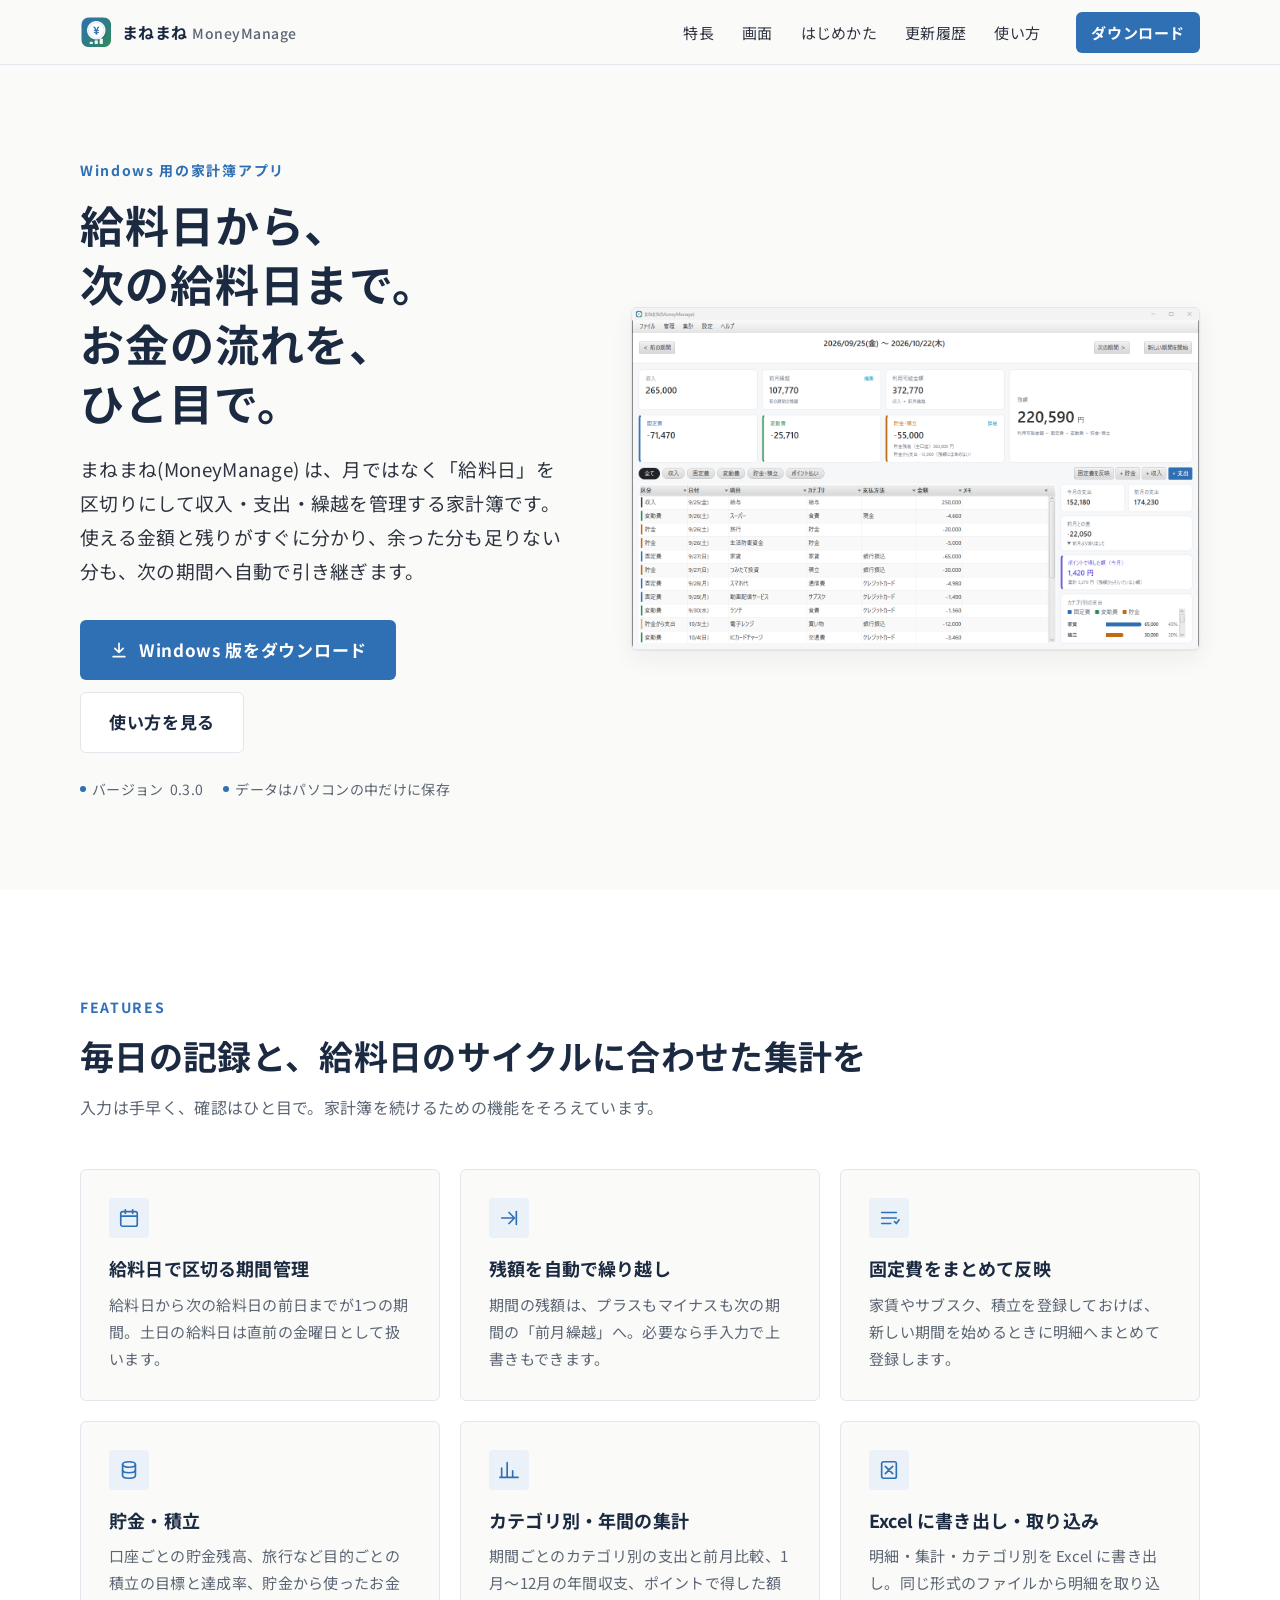
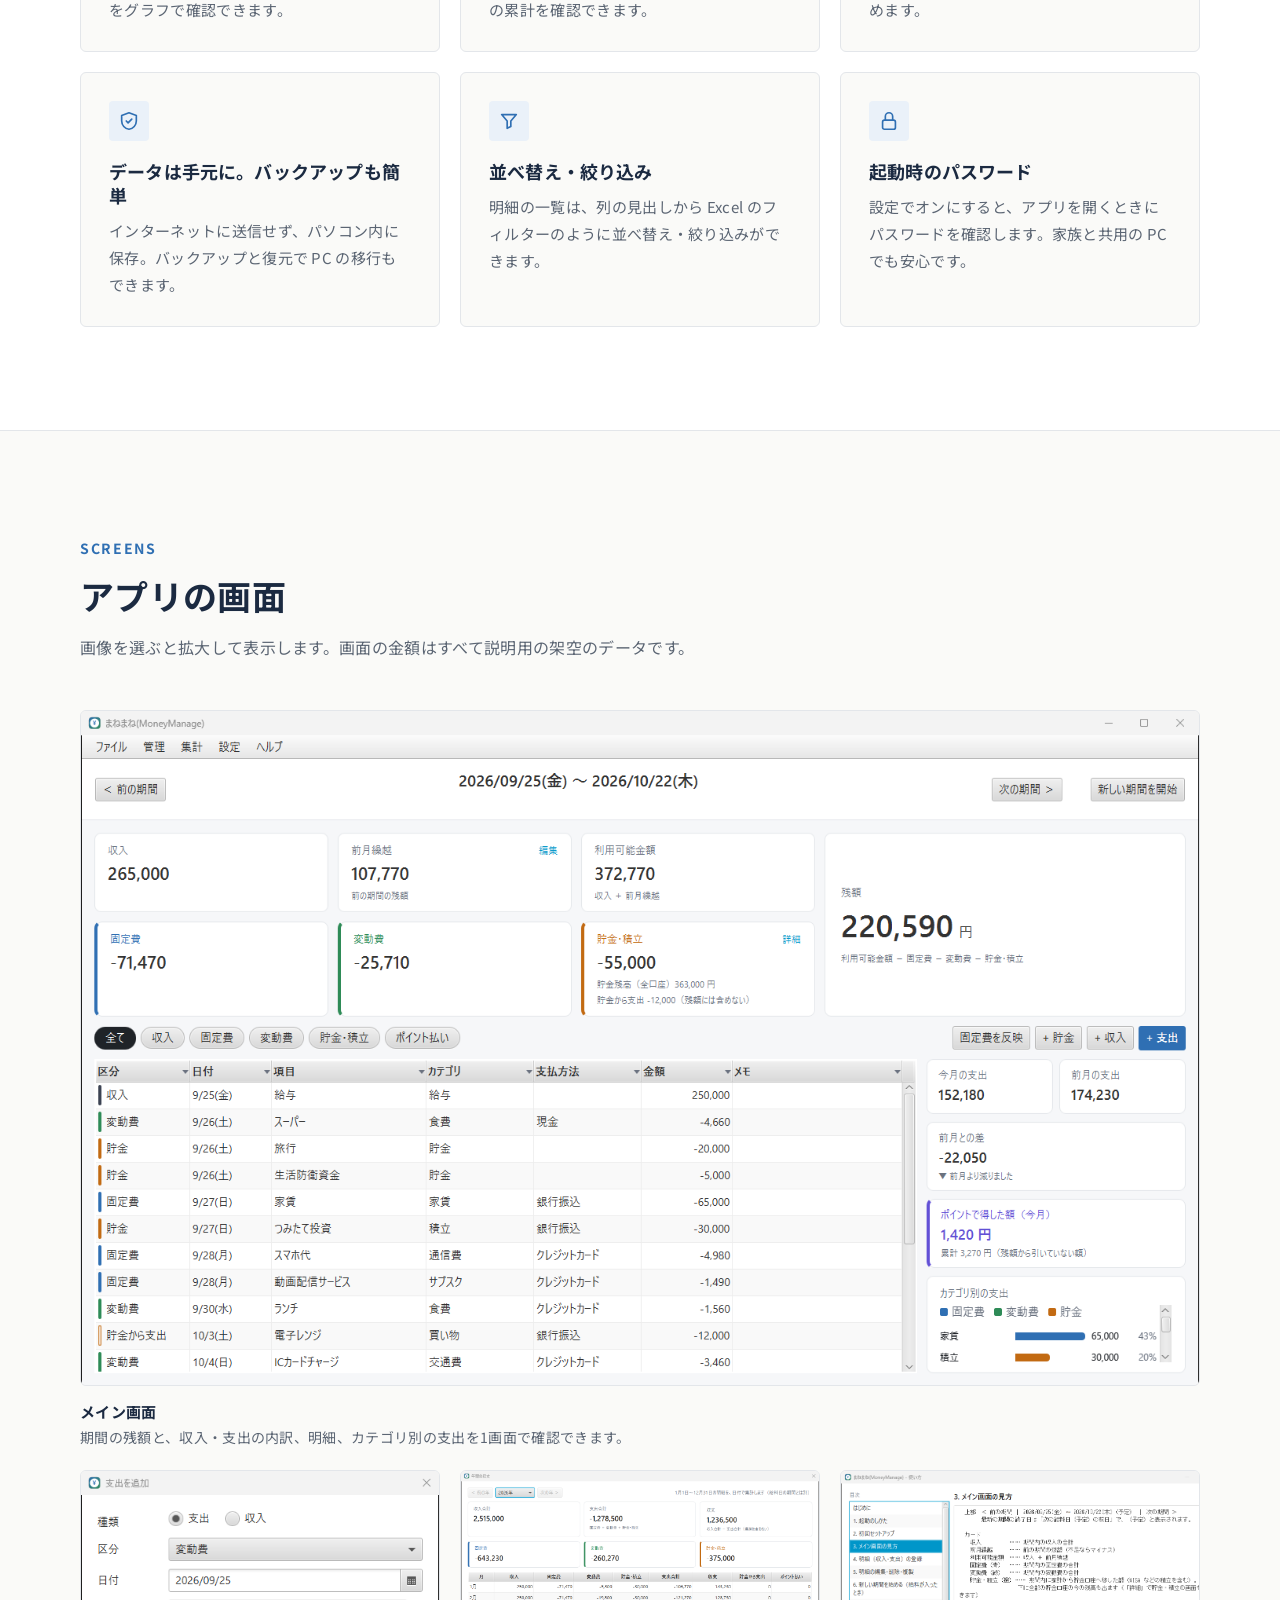
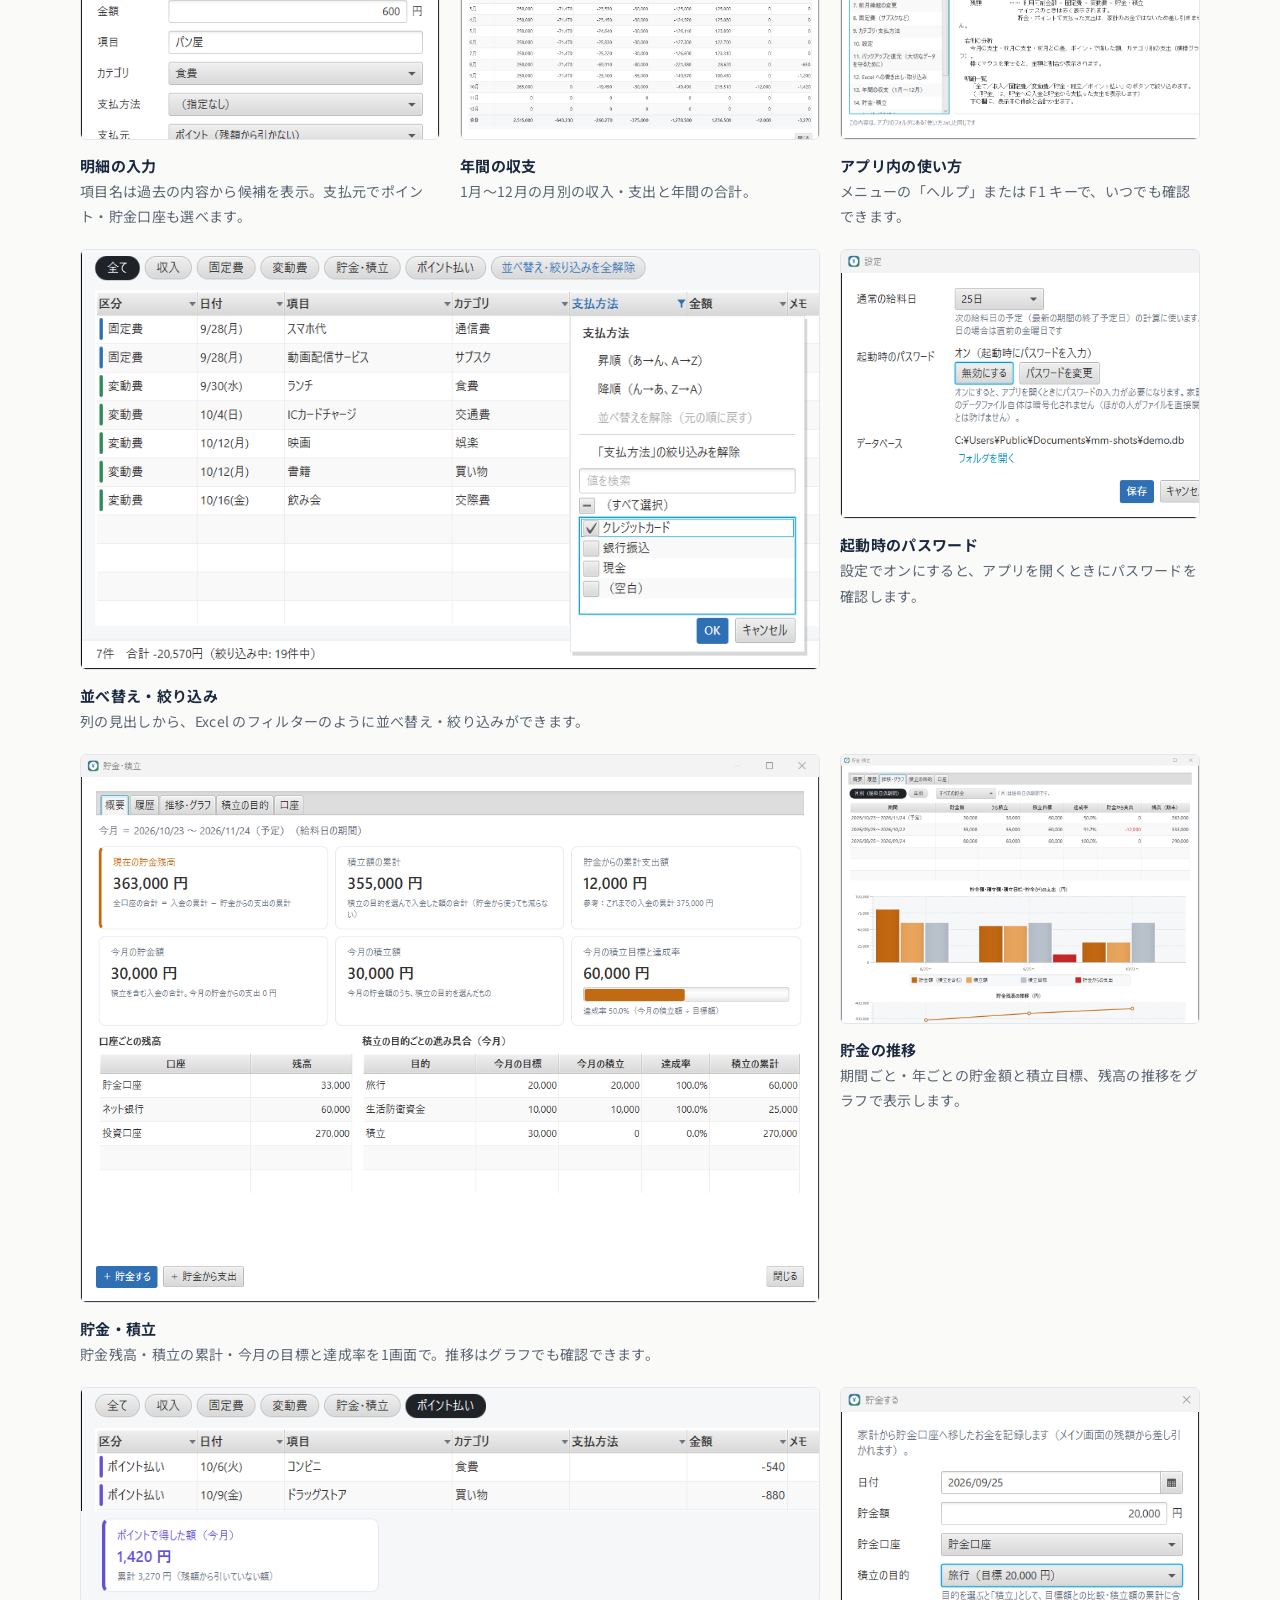
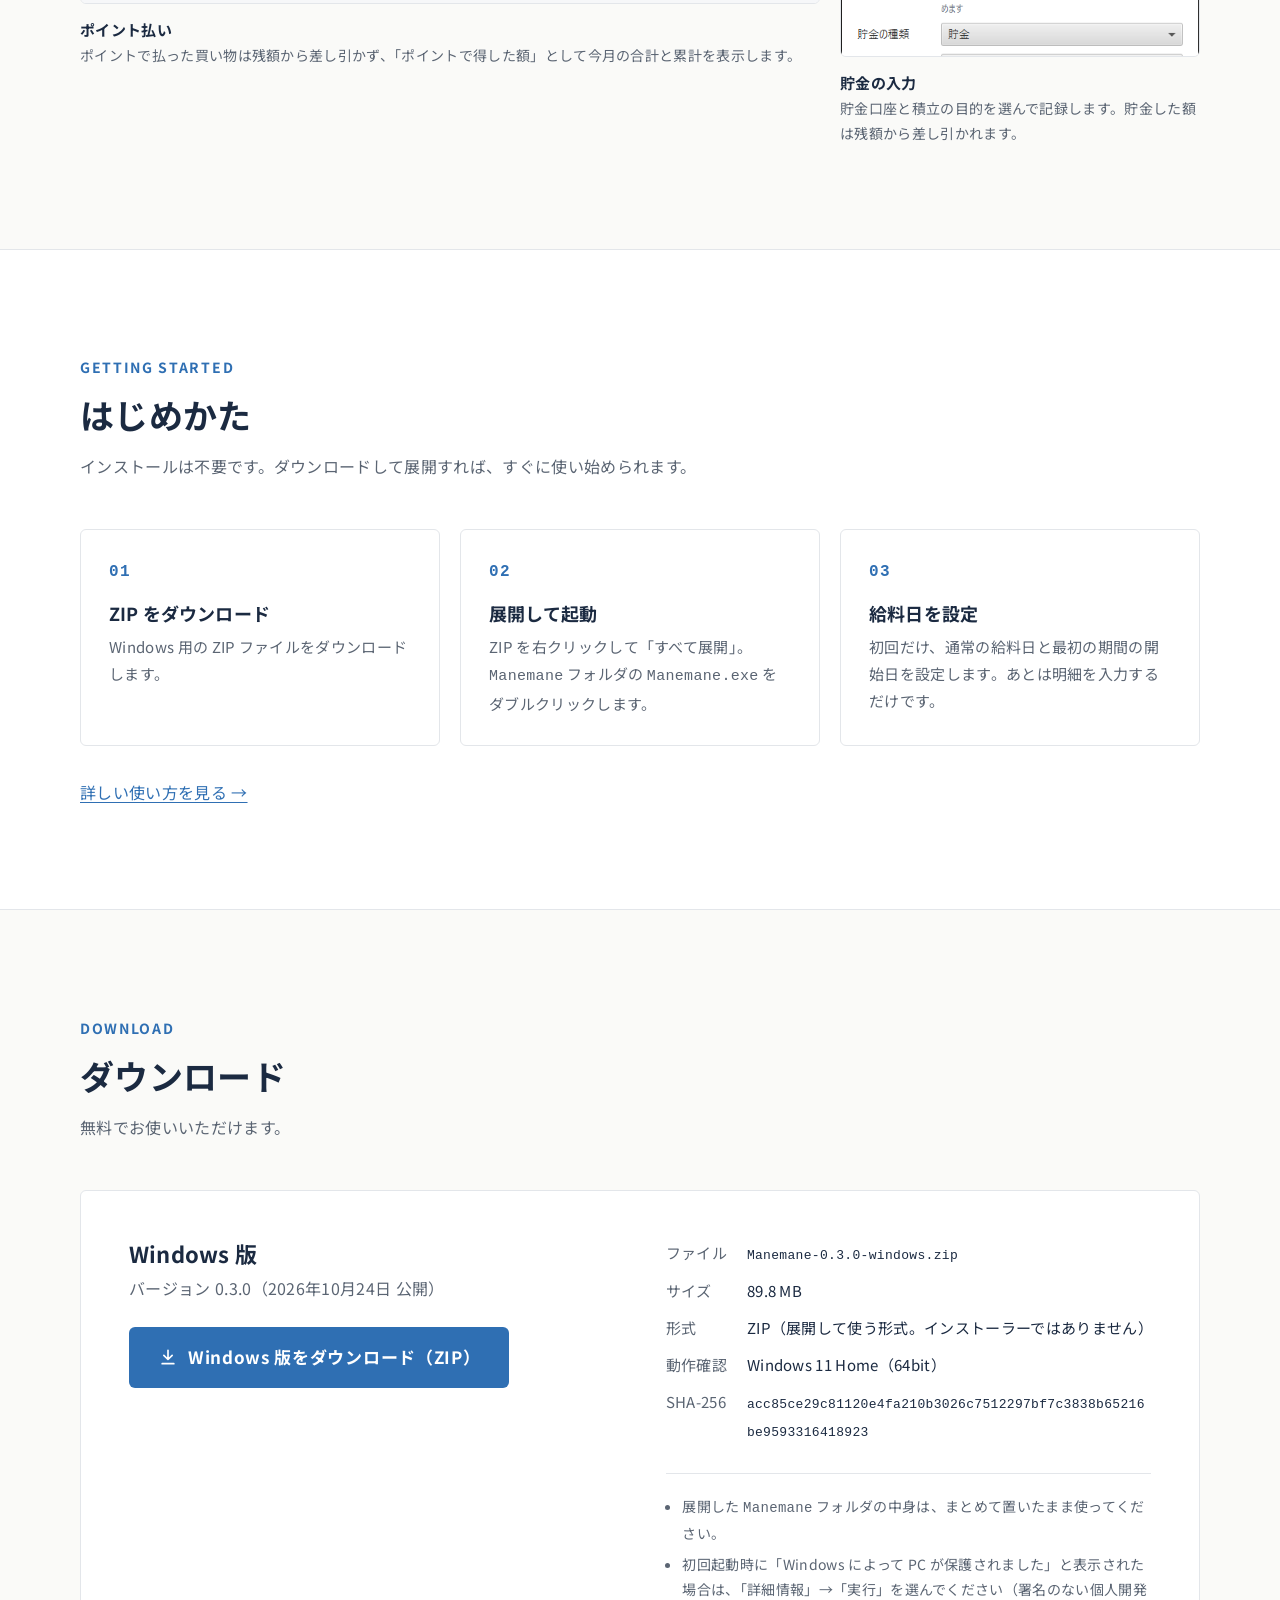
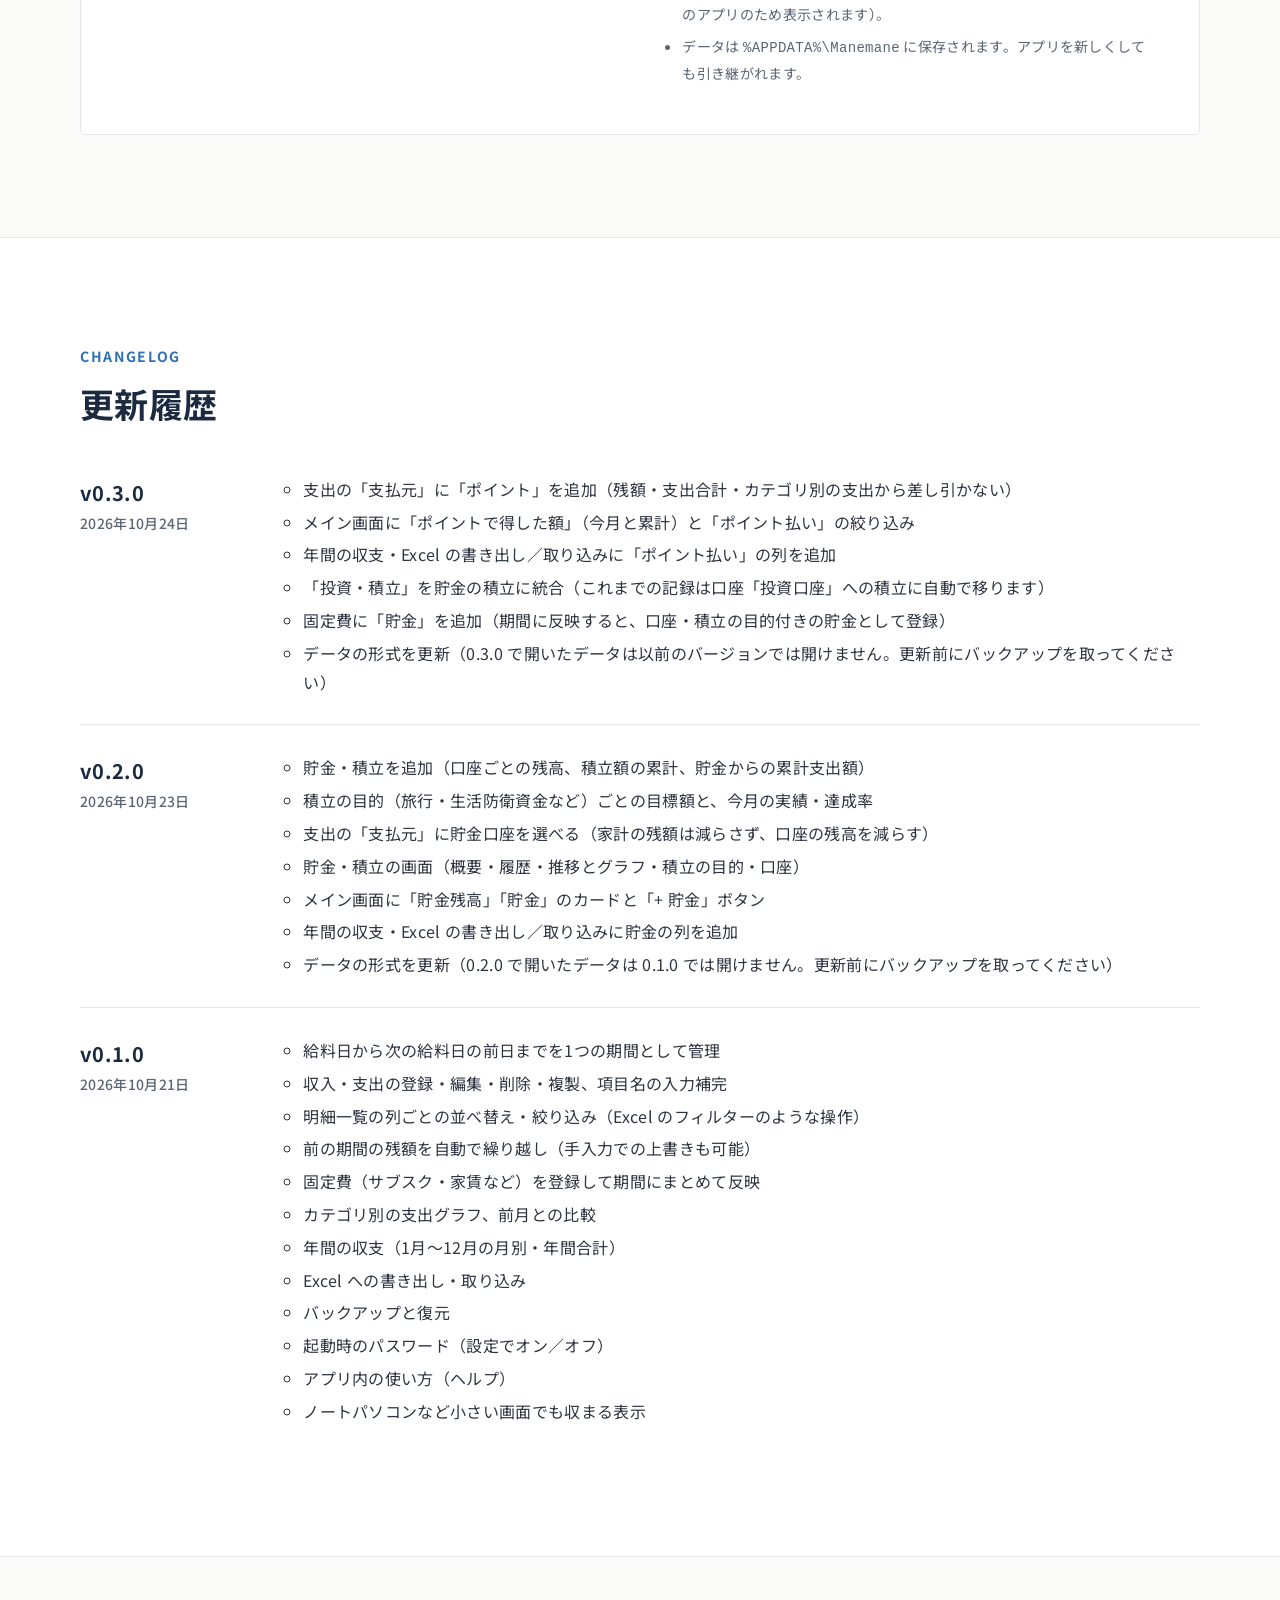
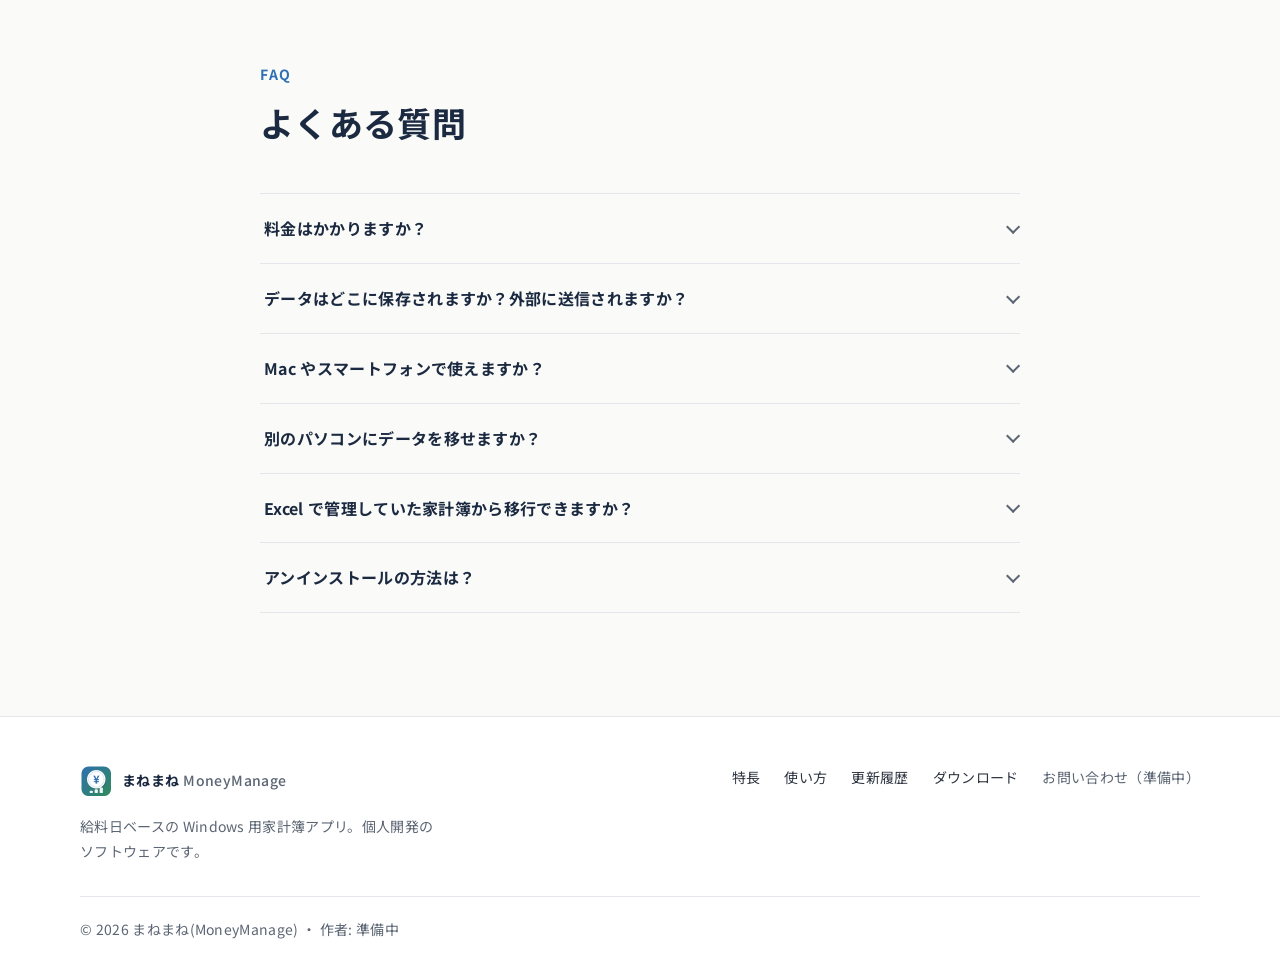
==== commit 007d6242: "0.3.0 の画面でスクリーンショットを撮り直し、使い方を更新 - メイン画面・明細の入力・年間の収支・使い方・絞り込み・貯金・積立・推移・貯金の入力を撮り直し - ポイント払いの画像を追加（画面一覧" ====
--- a/index.html
+++ b/index.html
@@ -18,7 +18,7 @@
   <link rel="preconnect" href="https://fonts.googleapis.com">
   <link rel="preconnect" href="https://fonts.gstatic.com" crossorigin>
   <link href="https://fonts.googleapis.com/css2?family=Noto+Sans+JP:wght@400;500;700&display=swap" rel="stylesheet">
-  <link rel="stylesheet" href="assets/css/style.css?v=20261024a">
+  <link rel="stylesheet" href="assets/css/style.css?v=20261024b">
 </head>
 <body>
   <a class="skip-link" href="#main">本文へ移動</a>
@@ -66,8 +66,8 @@
           </ul>
         </div>
         <figure class="shot-frame">
-          <img src="assets/img/screens/main.png" width="1424" height="838"
-               alt="まねまね(MoneyManage) のメイン画面。期間 2026/09/25〜10/22 の収入・前月繰越・利用可能金額・固定費・変動費・投資・積立・貯金残高・貯金・残額のカードと、明細の一覧、カテゴリ別の支出グラフが表示されている">
+          <img src="assets/img/screens/main.png" width="1424" height="858"
+               alt="まねまね(MoneyManage) のメイン画面。期間 2026/09/25〜10/22 の収入・前月繰越・利用可能金額・固定費・変動費・貯金・積立・残額のカードと、明細の一覧、前月との比較・ポイントで得した額・カテゴリ別の支出が表示されている">
         </figure>
       </div>
     </section>
@@ -104,7 +104,7 @@
           <article class="feature">
             <span class="feature-icon" aria-hidden="true"><svg width="22" height="22" viewBox="0 0 24 24" fill="none" stroke="currentColor" stroke-width="1.8" stroke-linecap="round" stroke-linejoin="round"><path d="M4 20V10M10 20V4M16 20v-7M22 20H2"/></svg></span>
             <h3>カテゴリ別・年間の集計</h3>
-            <p>期間ごとのカテゴリ別の支出と前月比較、1月〜12月の年間収支を確認できます。</p>
+            <p>期間ごとのカテゴリ別の支出と前月比較、1月〜12月の年間収支、ポイントで得した額の累計を確認できます。</p>
           </article>
           <article class="feature">
             <span class="feature-icon" aria-hidden="true"><svg width="22" height="22" viewBox="0 0 24 24" fill="none" stroke="currentColor" stroke-width="1.8" stroke-linecap="round" stroke-linejoin="round"><rect x="4" y="3" width="16" height="18" rx="2"/><path d="M8 8l8 8M16 8l-8 8"/></svg></span>
@@ -141,22 +141,22 @@
         <div class="screens">
           <figure class="screen screen-wide">
             <button type="button" data-zoom="メイン画面">
-              <img src="assets/img/screens/main.png" width="1424" height="838" loading="lazy"
-                   alt="メイン画面。上部に期間、カードに収入・前月繰越・利用可能金額・固定費・変動費・投資・積立・貯金残高・貯金・残額、下に明細の一覧と分析パネル">
+              <img src="assets/img/screens/main.png" width="1424" height="858" loading="lazy"
+                   alt="メイン画面。上部に期間、カードに収入・前月繰越・利用可能金額・固定費・変動費・貯金・積立・残額、下に明細の一覧と、ポイントで得した額などの分析パネル">
             </button>
             <figcaption><strong>メイン画面</strong>期間の残額と、収入・支出の内訳、明細、カテゴリ別の支出を1画面で確認できます。</figcaption>
           </figure>
           <figure class="screen">
             <button type="button" data-zoom="明細の入力">
               <img src="assets/img/screens/entry.png" width="462" height="463" loading="lazy"
-                   alt="支出を追加する画面。種類・区分・日付・金額・項目・カテゴリ・支払方法・メモの入力欄">
-            </button>
-            <figcaption><strong>明細の入力</strong>項目名を入力すると過去の内容から候補を表示します。</figcaption>
+                   alt="支出を追加する画面。種類・区分・日付・金額・項目・カテゴリ・支払方法・支払元（ポイントを選択）・メモの入力欄">
+            </button>
+            <figcaption><strong>明細の入力</strong>項目名は過去の内容から候補を表示。支払元でポイント・貯金口座も選べます。</figcaption>
           </figure>
           <figure class="screen">
             <button type="button" data-zoom="年間の収支">
-              <img src="assets/img/screens/year.png" width="1062" height="852" loading="lazy"
-                   alt="年間の収支の画面。収入合計・支出合計・収支と、1月〜12月の月別の表">
+              <img src="assets/img/screens/year.png" width="1092" height="852" loading="lazy"
+                   alt="年間の収支の画面。収入合計・支出合計・収支と、1月〜12月の月別の表（貯金から支出・ポイント払いの列を含む）">
             </button>
             <figcaption><strong>年間の収支</strong>1月〜12月の月別の収入・支出と年間の合計。</figcaption>
           </figure>
@@ -194,6 +194,20 @@
                    alt="貯金の推移の画面。期間ごとの貯金額・積立額・積立目標・貯金からの支出の表と棒グラフ、貯金残高の折れ線グラフ">
             </button>
             <figcaption><strong>貯金の推移</strong>期間ごと・年ごとの貯金額と積立目標、残高の推移をグラフで表示します。</figcaption>
+          </figure>
+          <figure class="screen screen-span2">
+            <button type="button" data-zoom="ポイント払い">
+              <img src="assets/img/screens/points.png" width="880" height="257" loading="lazy"
+                   alt="明細の一覧を「ポイント払い」で絞り込んだところ。ポイントで払ったコンビニ・ドラッグストアの明細と、ポイントで得した額（今月 1,420 円・累計 3,270 円）">
+            </button>
+            <figcaption><strong>ポイント払い</strong>ポイントで払った買い物は残額から差し引かず、「ポイントで得した額」として今月の合計と累計を表示します。</figcaption>
+          </figure>
+          <figure class="screen">
+            <button type="button" data-zoom="貯金の入力">
+              <img src="assets/img/screens/savings-entry.png" width="462" height="475" loading="lazy"
+                   alt="貯金の入力画面。日付・貯金額・貯金口座・積立の目的・貯金の種類・項目・メモ">
+            </button>
+            <figcaption><strong>貯金の入力</strong>貯金口座と積立の目的を選んで記録します。貯金した額は残額から差し引かれます。</figcaption>
           </figure>
         </div>
       </div>
@@ -364,7 +378,7 @@
     <img src="" alt="">
   </dialog>
 
-  <script src="assets/js/site-config.js?v=20261024a"></script>
-  <script src="assets/js/main.js?v=20261024a"></script>
+  <script src="assets/js/site-config.js?v=20261024b"></script>
+  <script src="assets/js/main.js?v=20261024b"></script>
 </body>
 </html>
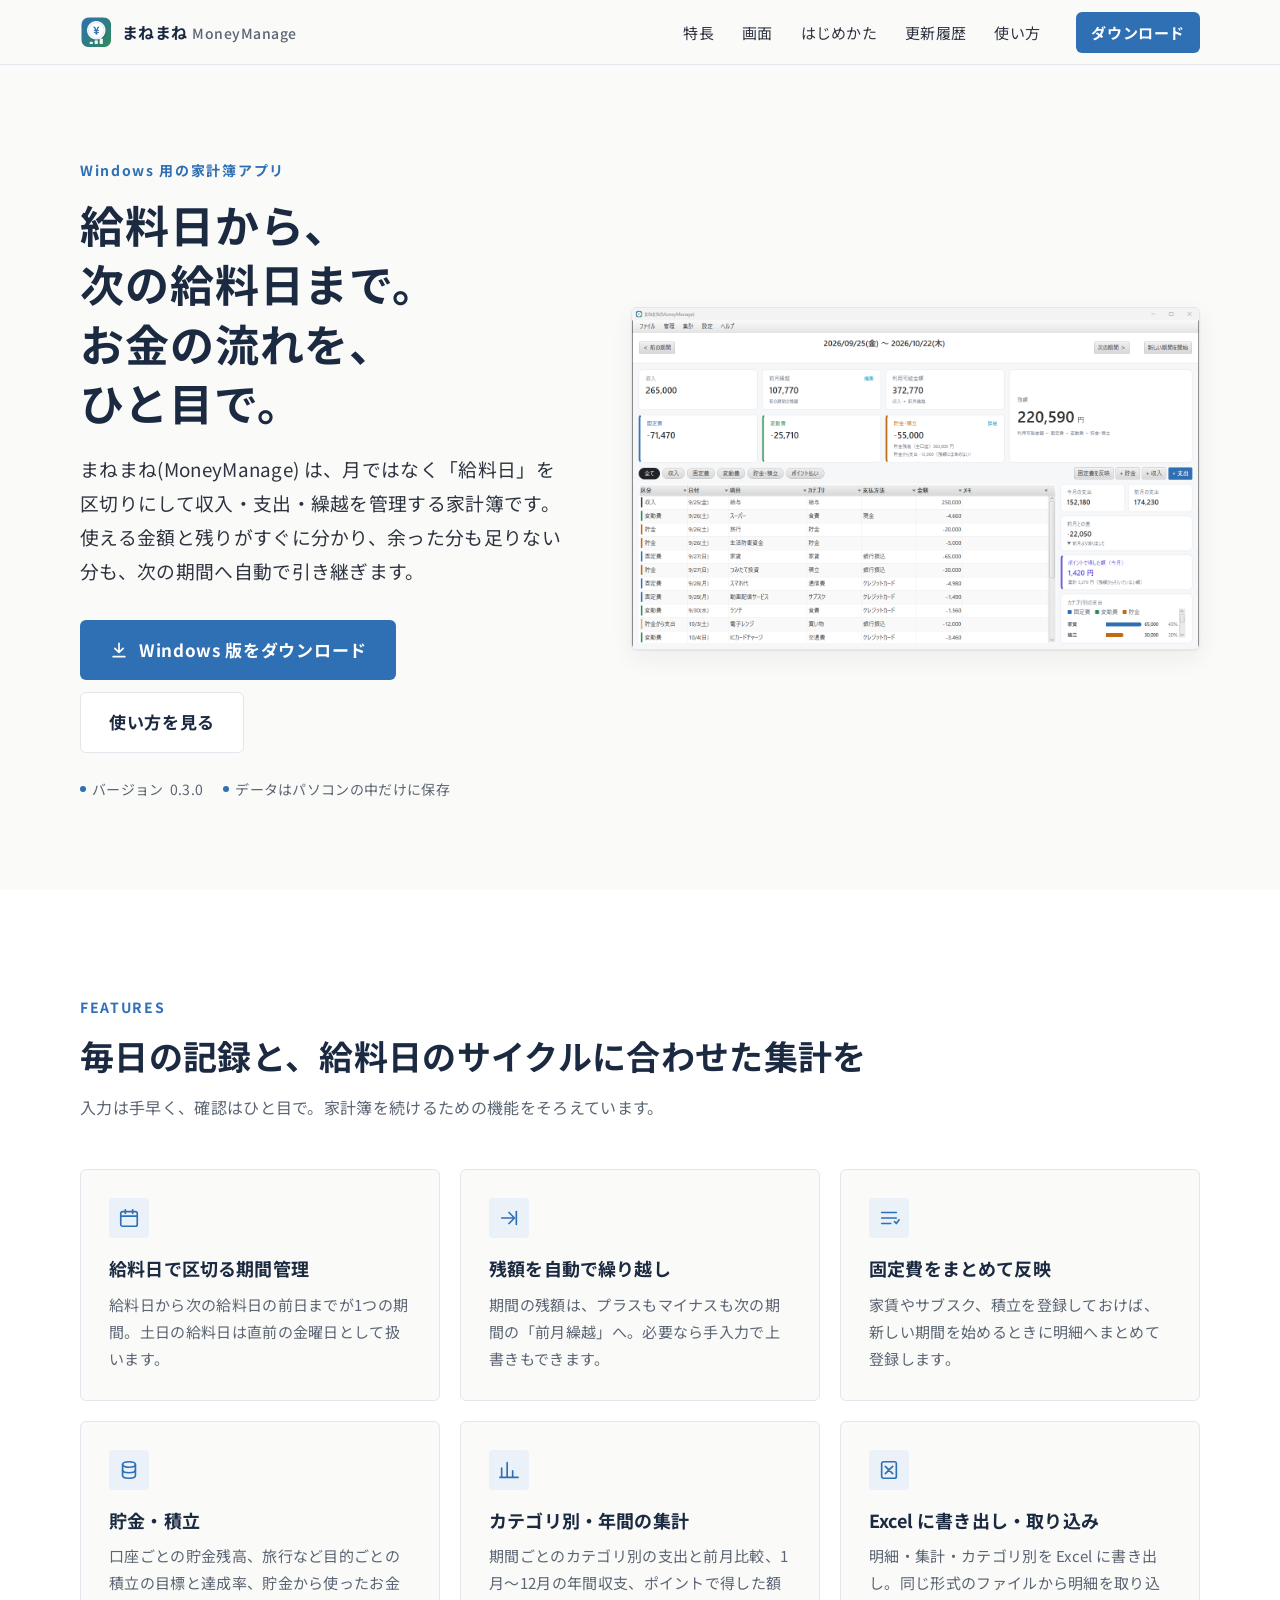
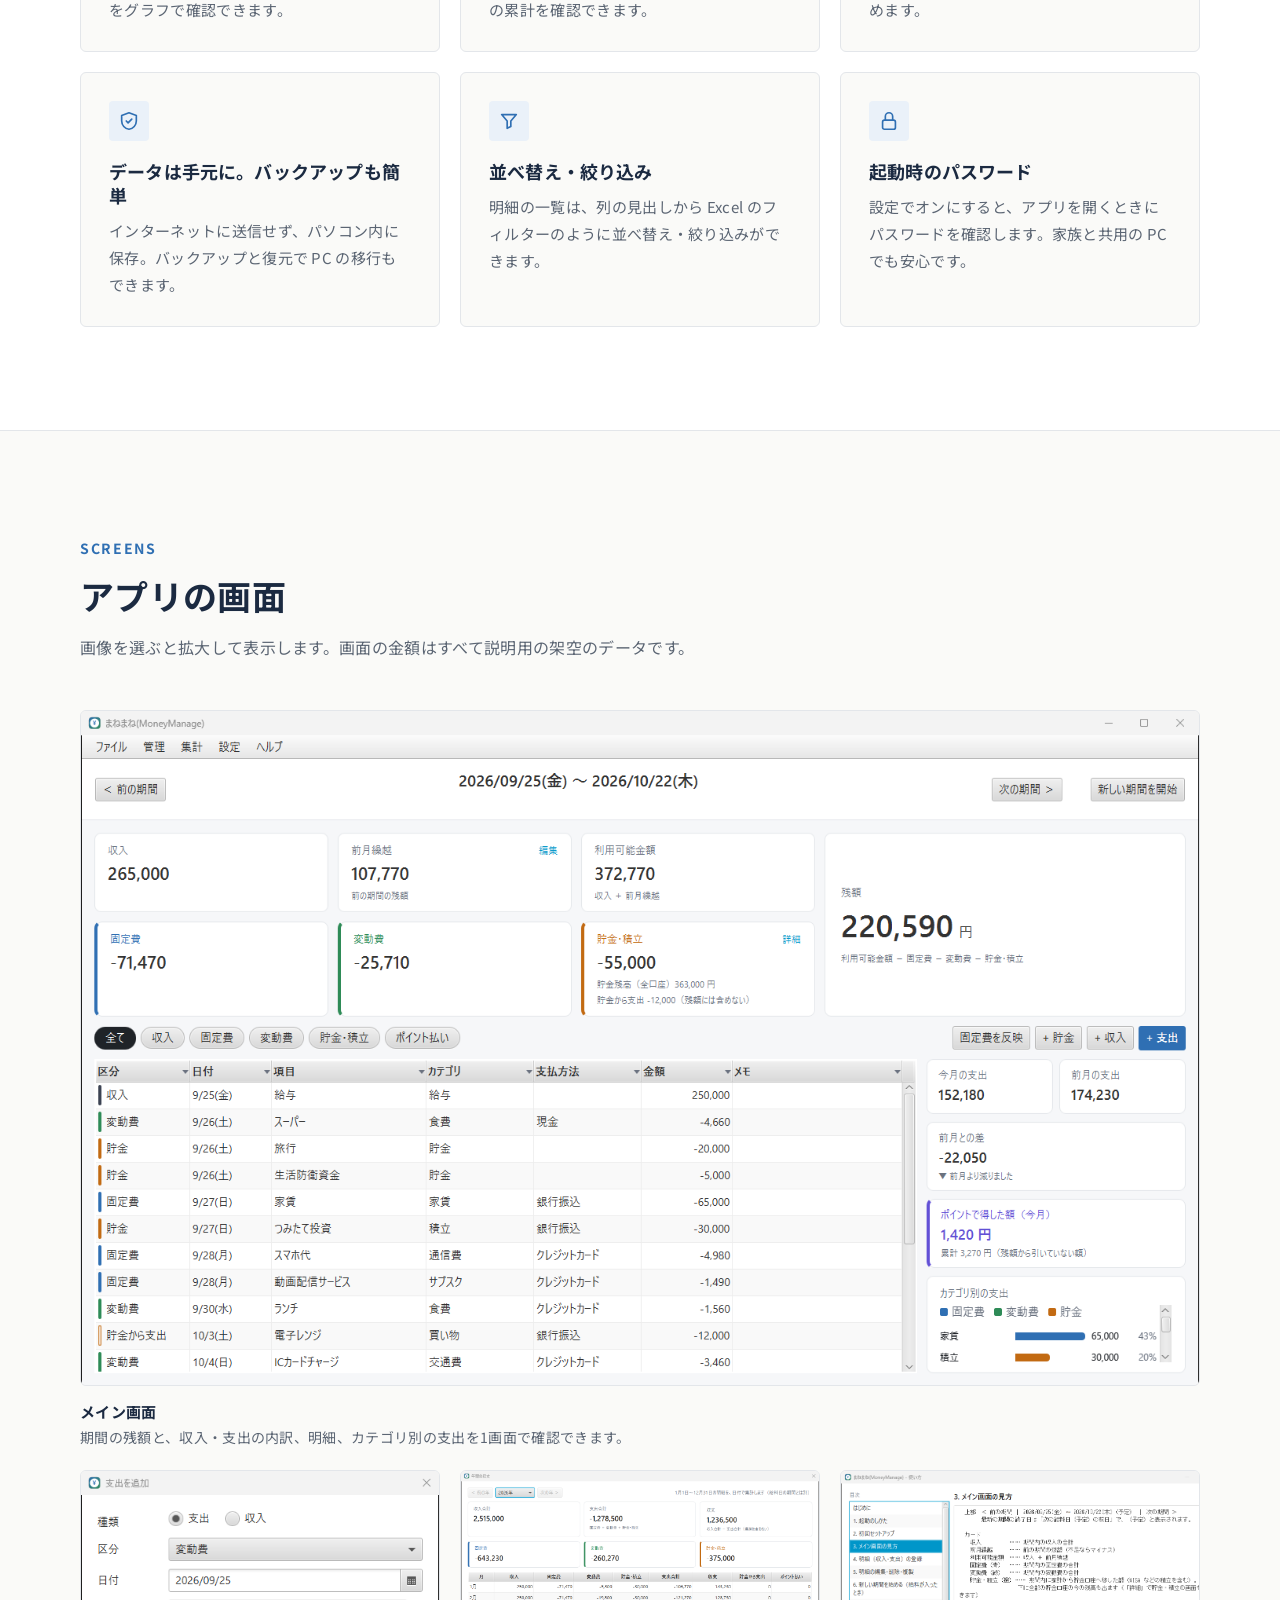
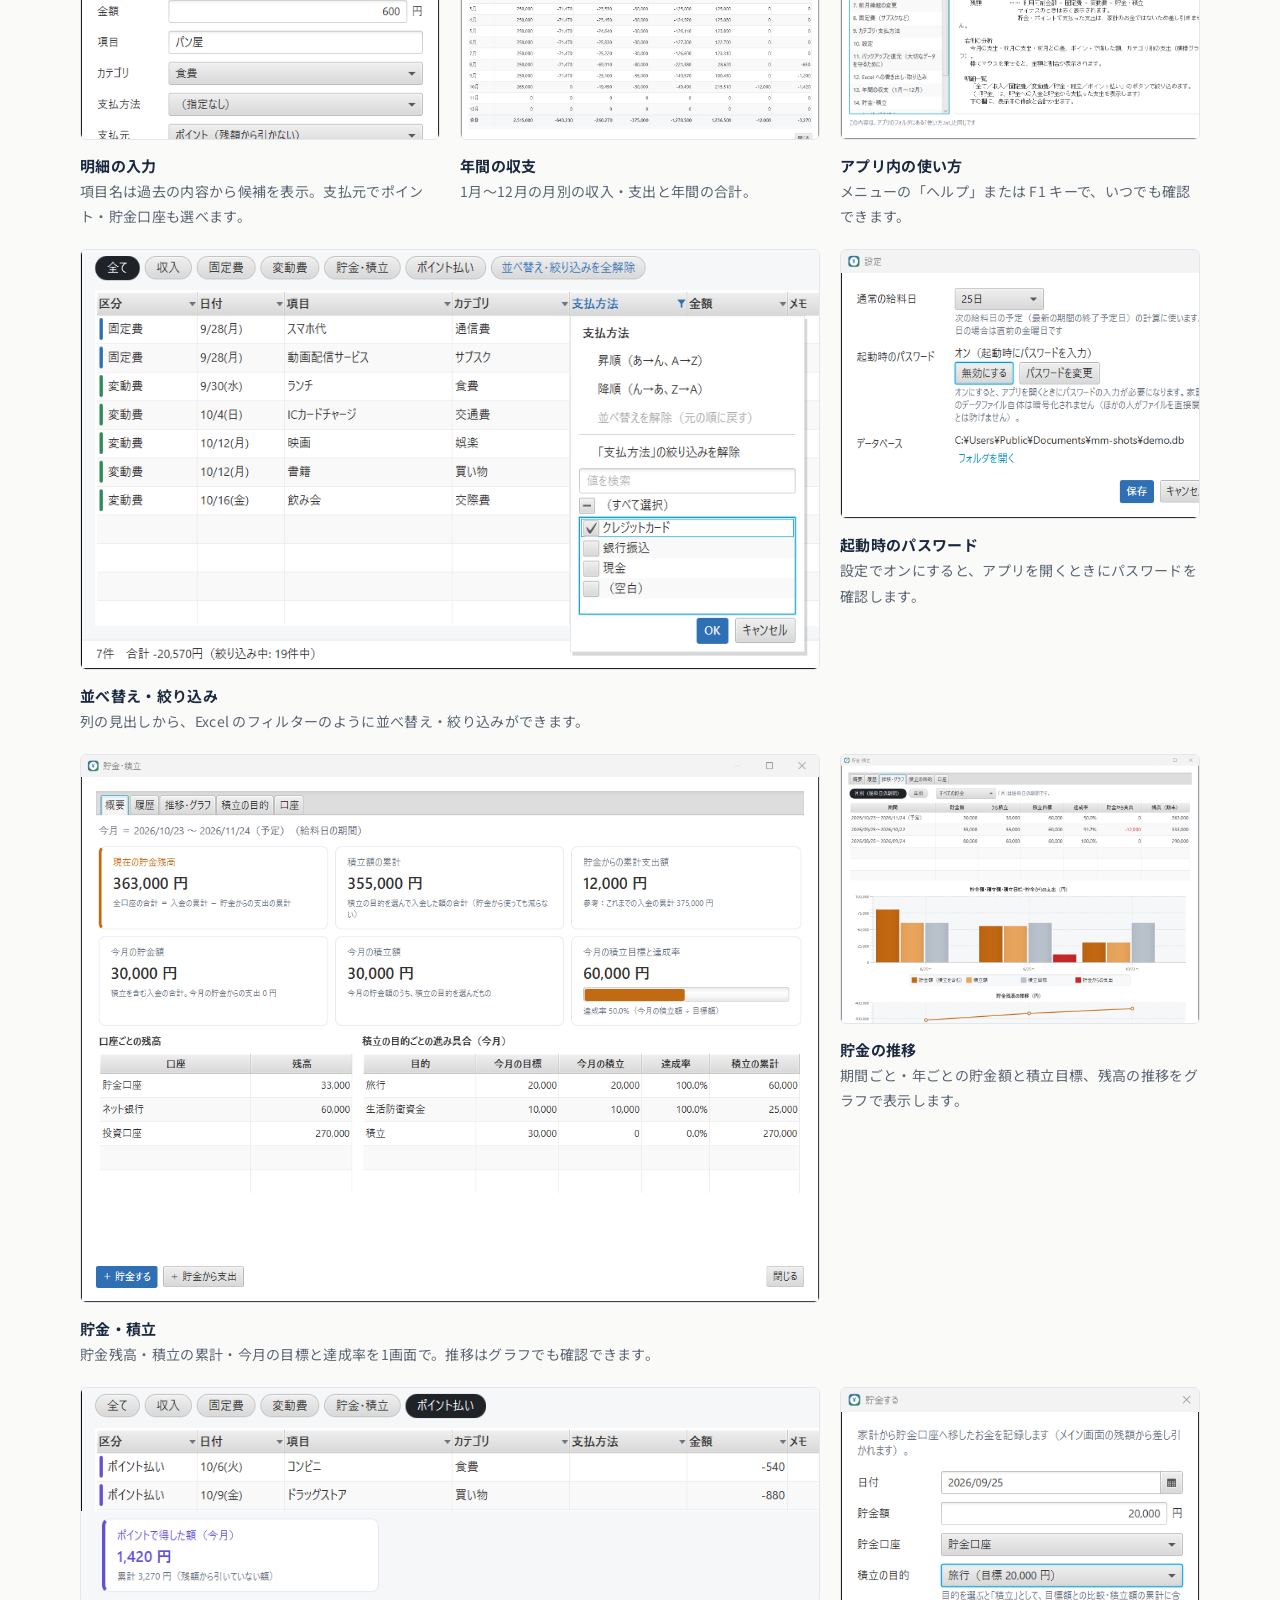
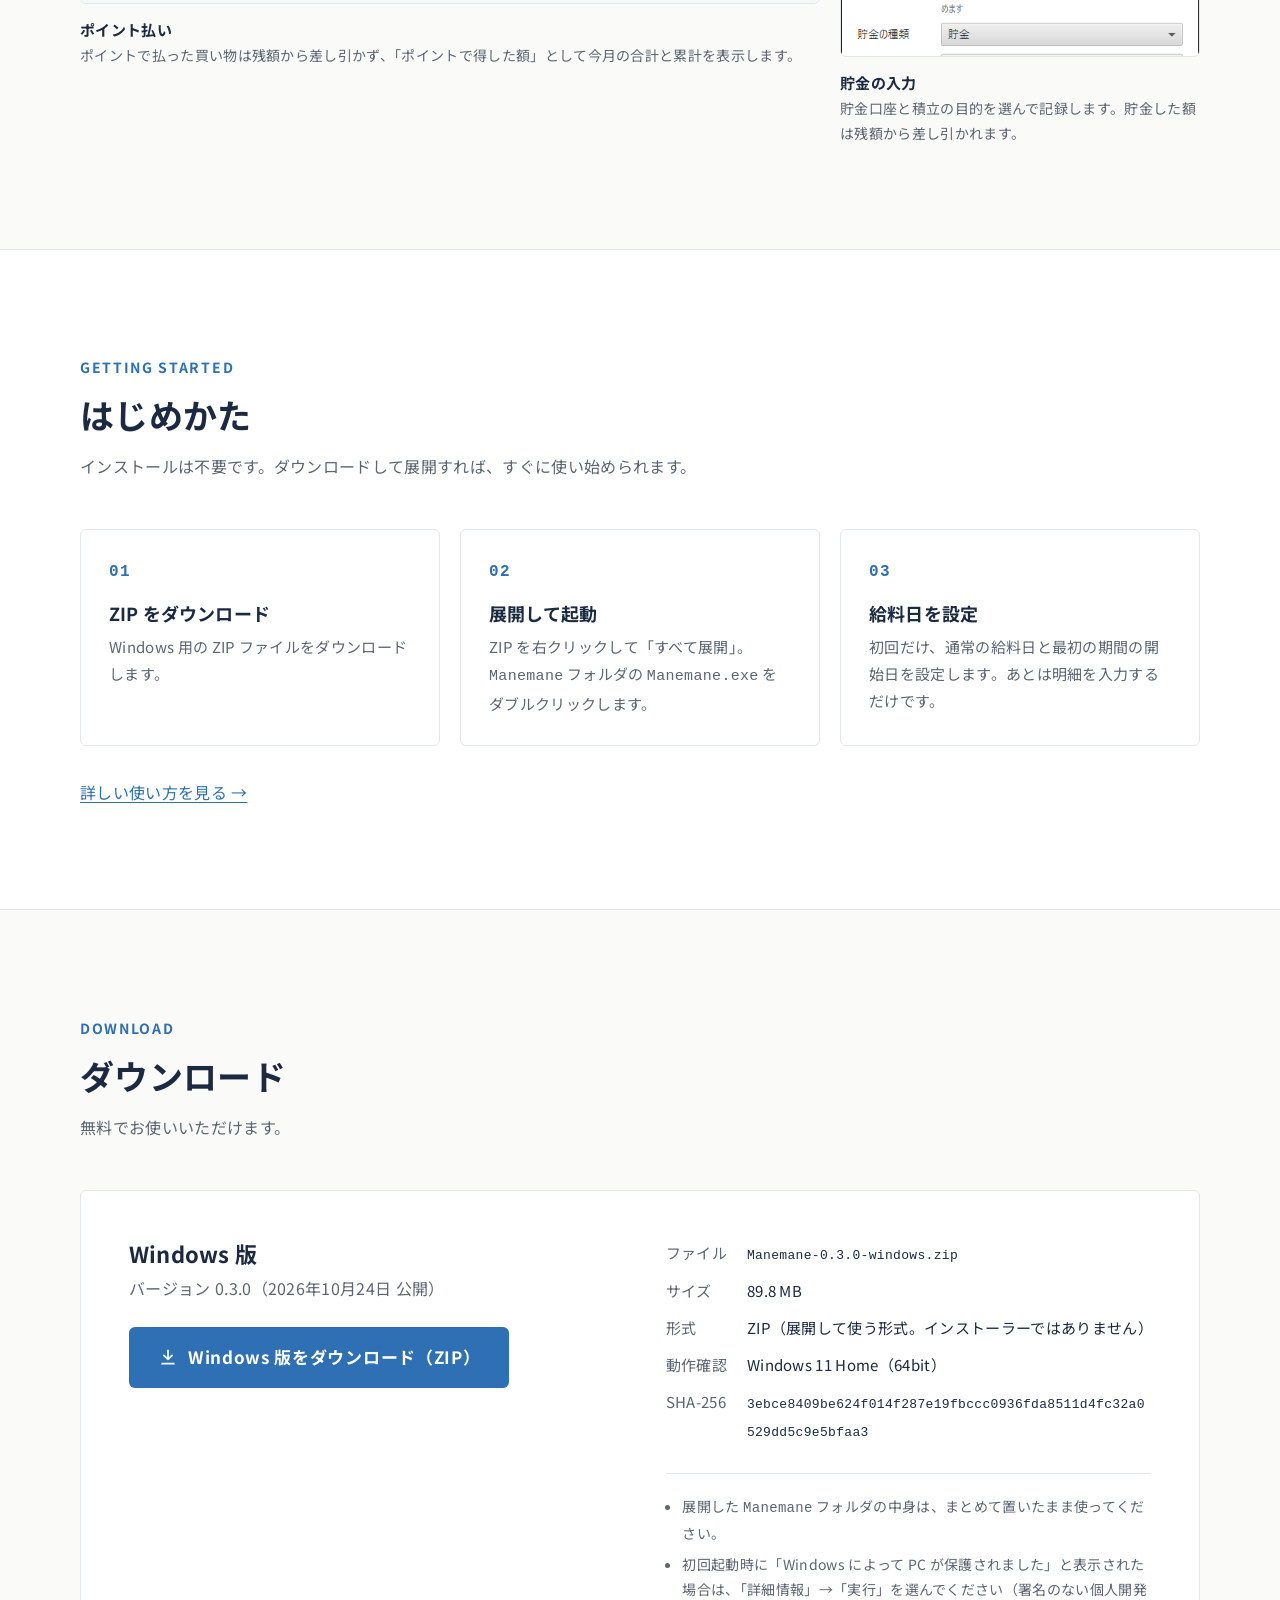
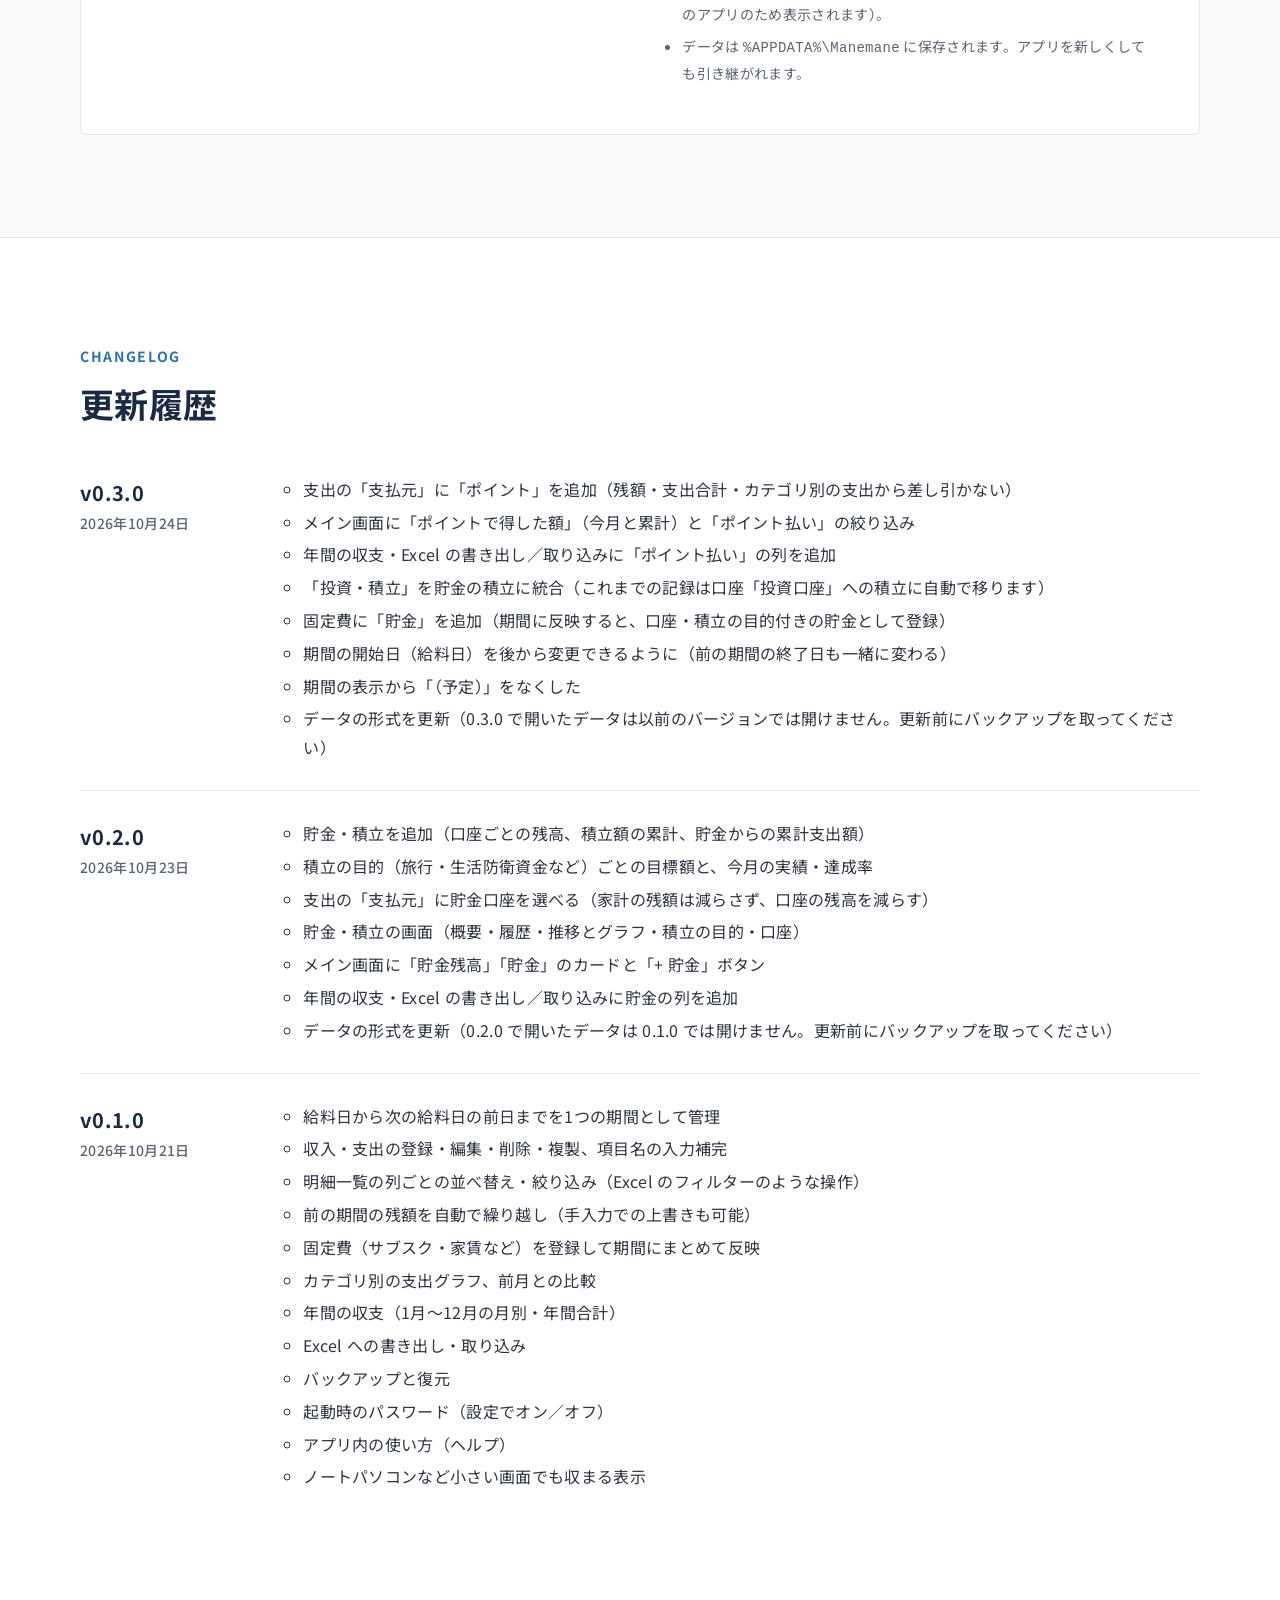
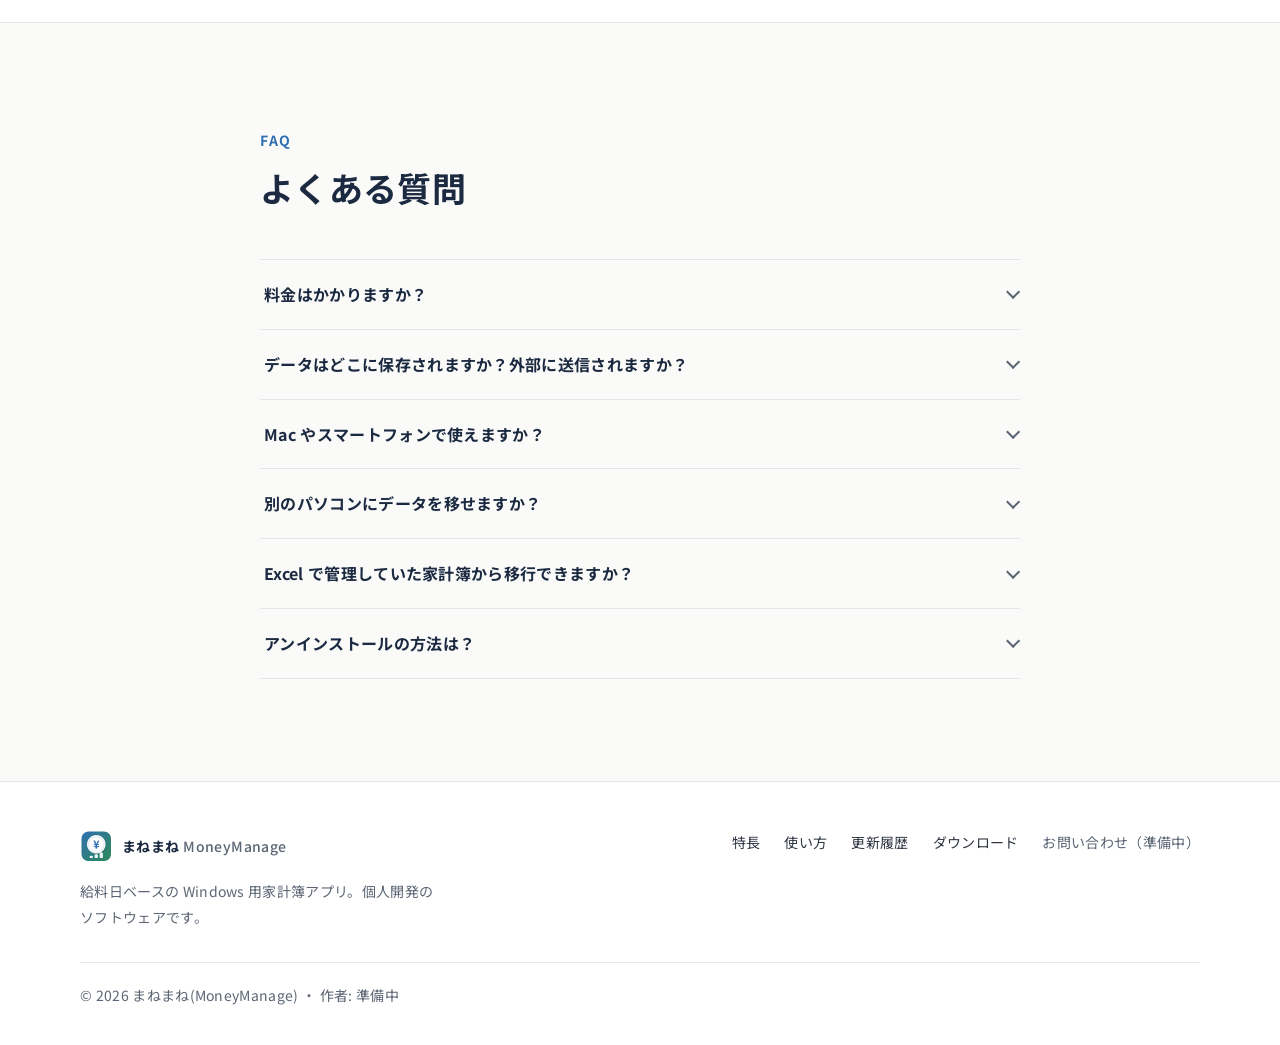
==== commit cf373bc2: "ZIP の作り直しに合わせてサイズ・SHA-256・更新履歴を更新し、開始日の変更を使い方に追加 Co-Authored-By: Claude Opus 5.5 <noreply@anthropic." ====
--- a/index.html
+++ b/index.html
@@ -18,7 +18,7 @@
   <link rel="preconnect" href="https://fonts.googleapis.com">
   <link rel="preconnect" href="https://fonts.gstatic.com" crossorigin>
   <link href="https://fonts.googleapis.com/css2?family=Noto+Sans+JP:wght@400;500;700&display=swap" rel="stylesheet">
-  <link rel="stylesheet" href="assets/css/style.css?v=20261024b">
+  <link rel="stylesheet" href="assets/css/style.css?v=20261024c">
 </head>
 <body>
   <a class="skip-link" href="#main">本文へ移動</a>
@@ -268,7 +268,7 @@
               <dt>動作確認</dt>
               <dd data-config="app.testedOn">Windows 11 Home（64bit）</dd>
               <dt>SHA-256</dt>
-              <dd><code data-config="release.sha256">acc85ce29c81120e4fa210b3026c7512297bf7c3838b65216be9593316418923</code></dd>
+              <dd><code data-config="release.sha256">3ebce8409be624f014f287e19fbccc0936fda8511d4fc32a0529dd5c9e5bfaa3</code></dd>
             </dl>
             <ul class="notes">
               <li>展開した <code>Manemane</code> フォルダの中身は、まとめて置いたまま使ってください。</li>
@@ -378,7 +378,7 @@
     <img src="" alt="">
   </dialog>
 
-  <script src="assets/js/site-config.js?v=20261024b"></script>
-  <script src="assets/js/main.js?v=20261024b"></script>
+  <script src="assets/js/site-config.js?v=20261024c"></script>
+  <script src="assets/js/main.js?v=20261024c"></script>
 </body>
 </html>
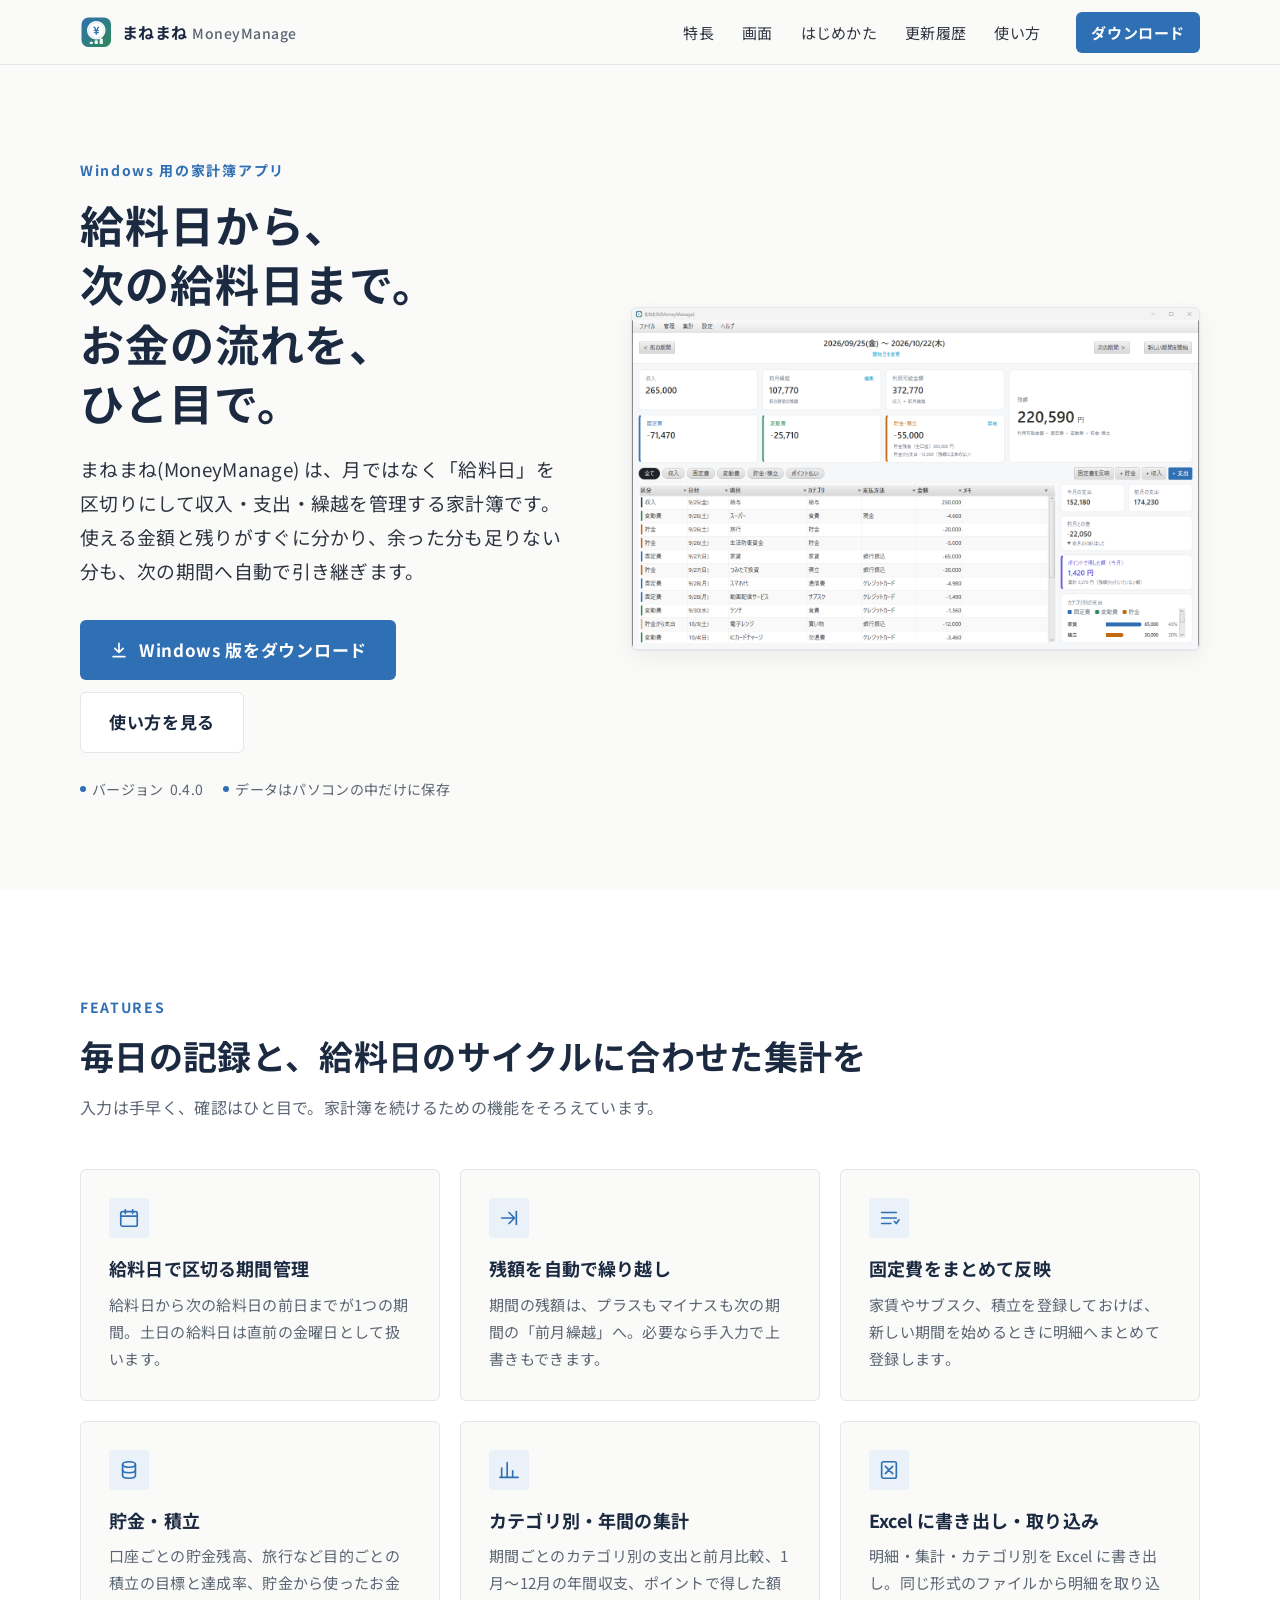
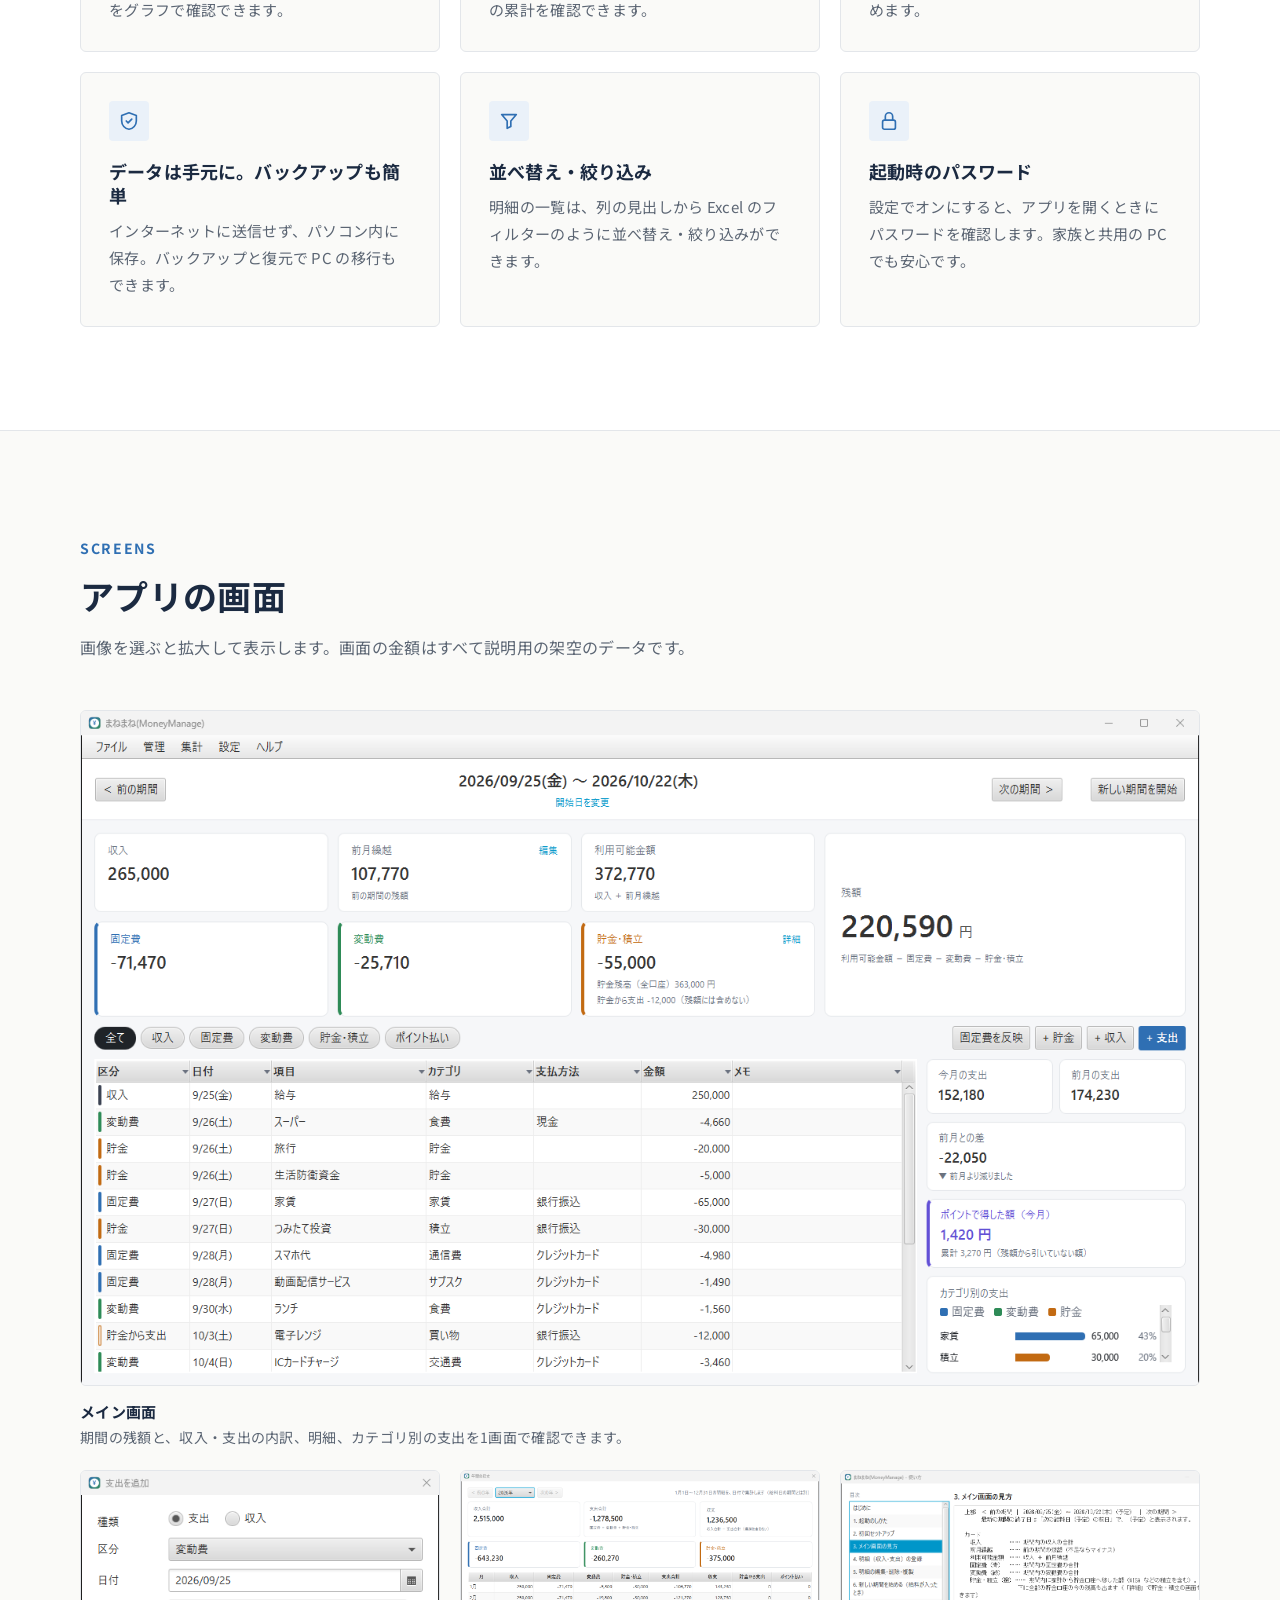
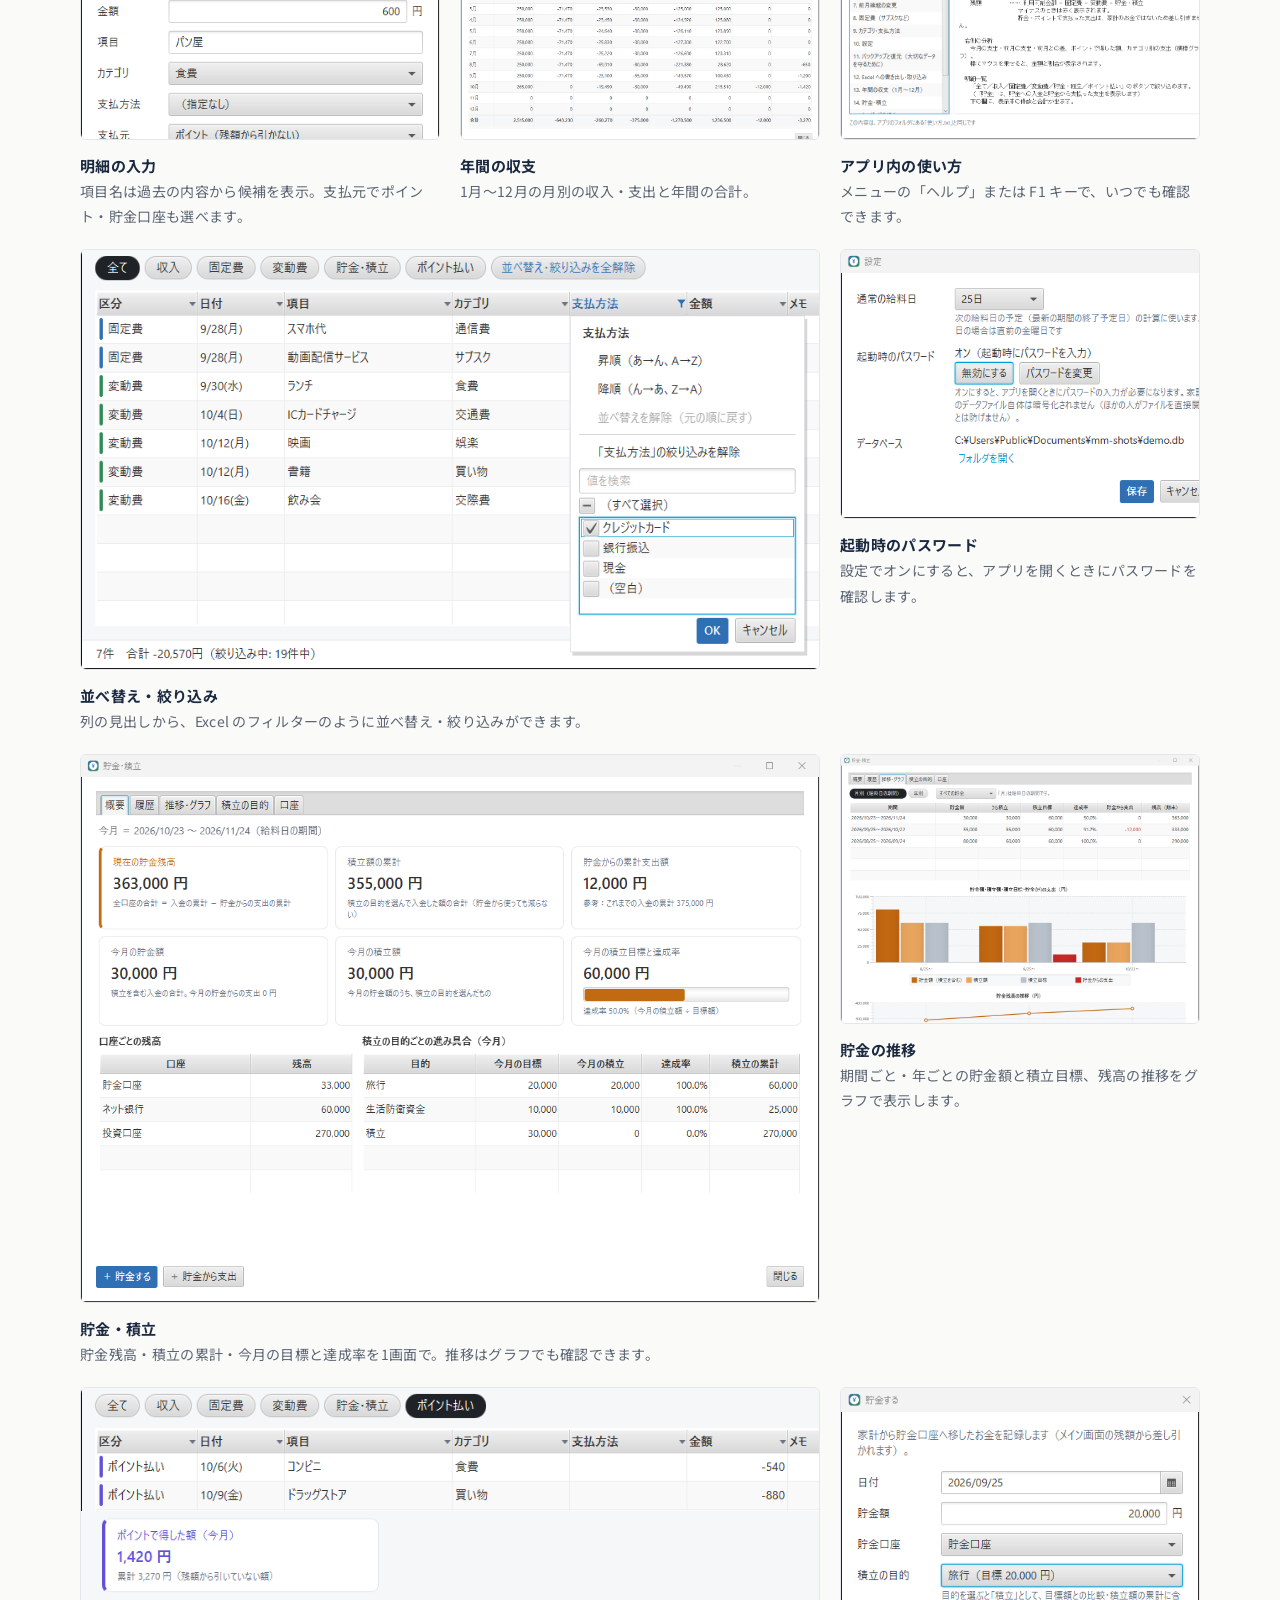
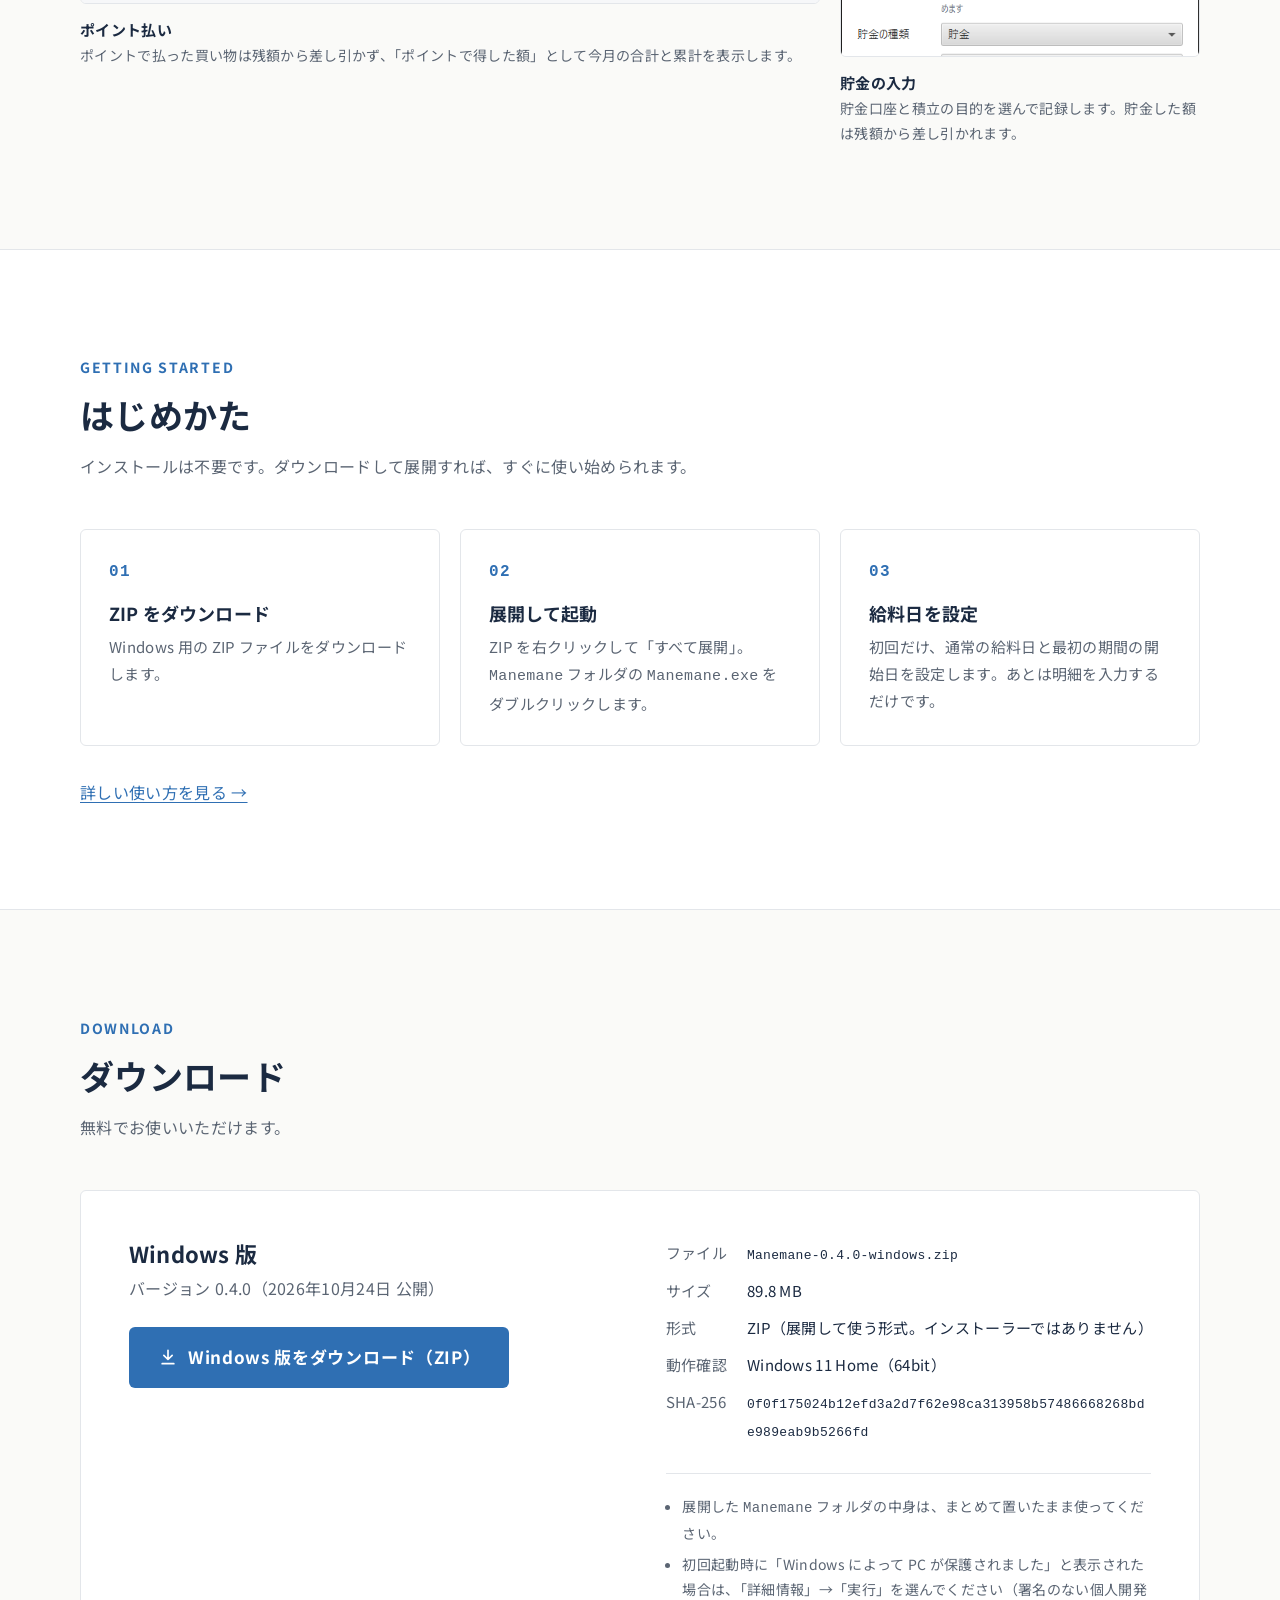
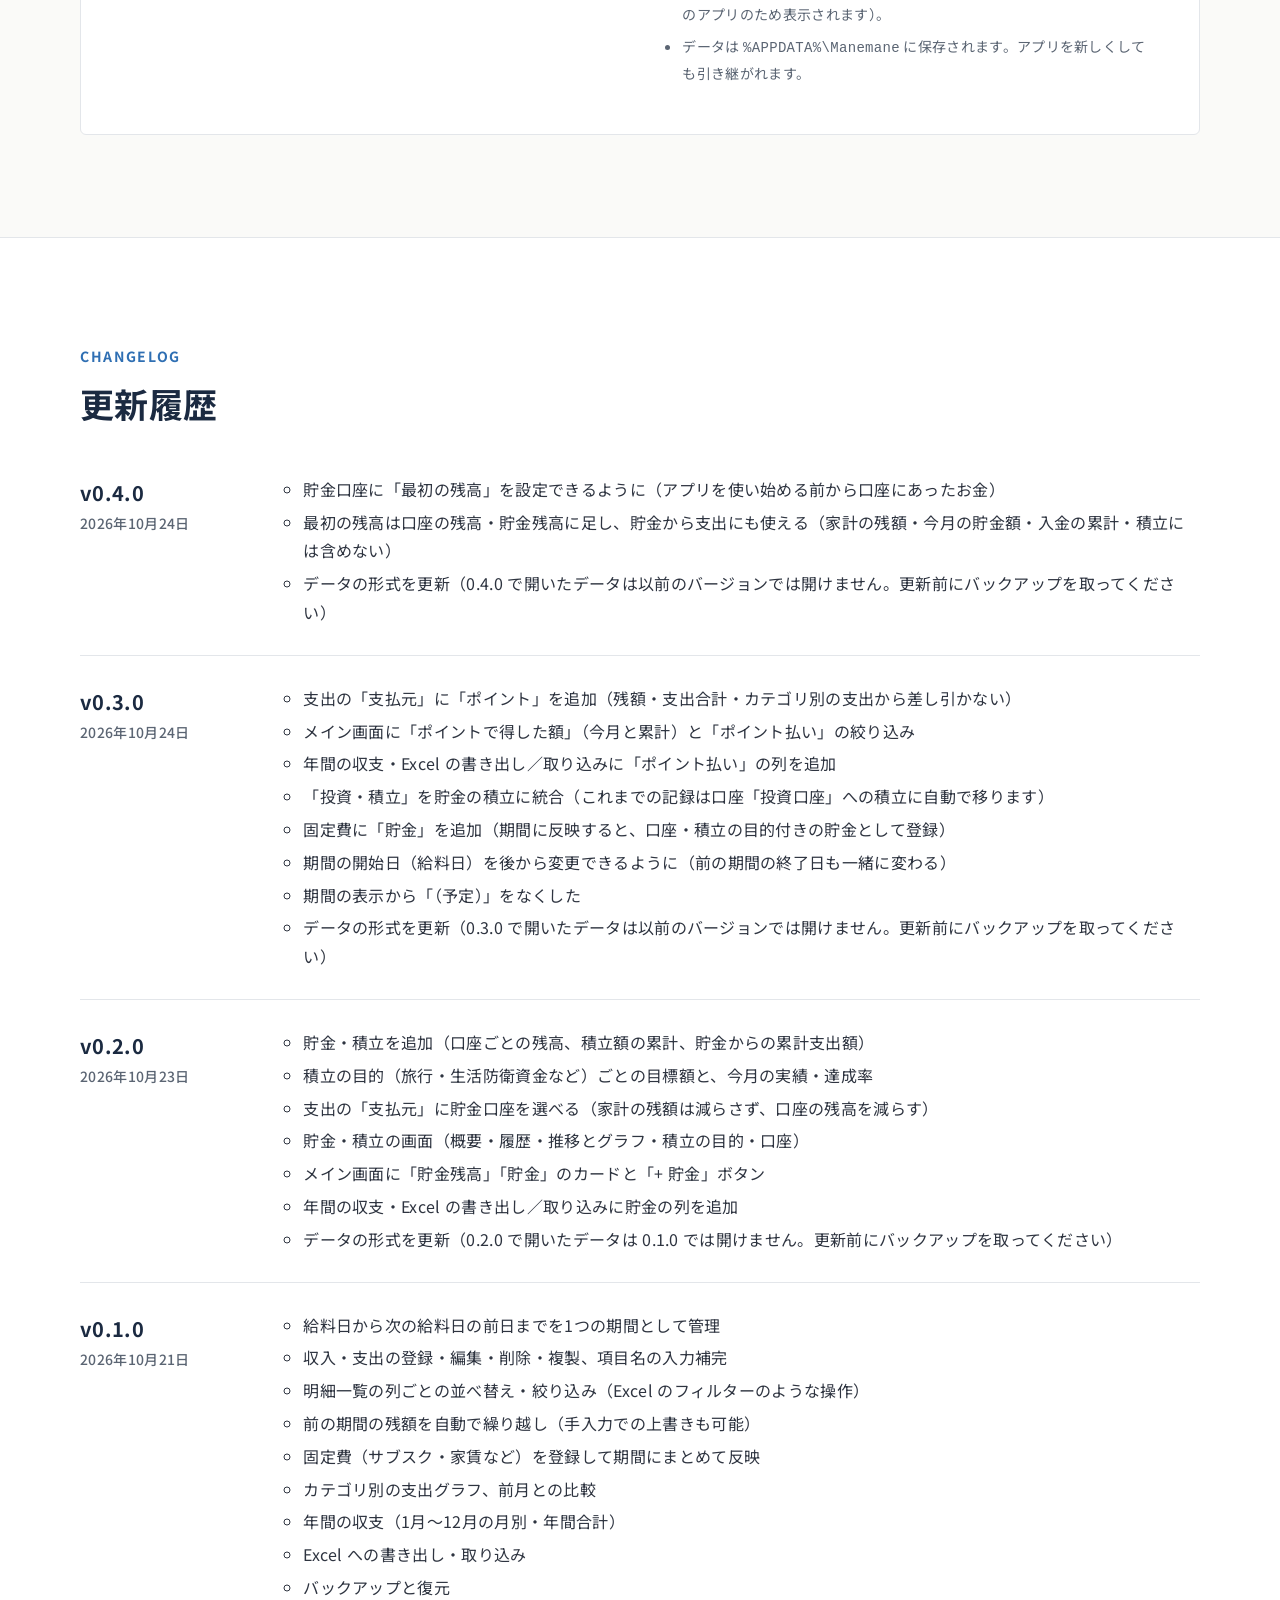
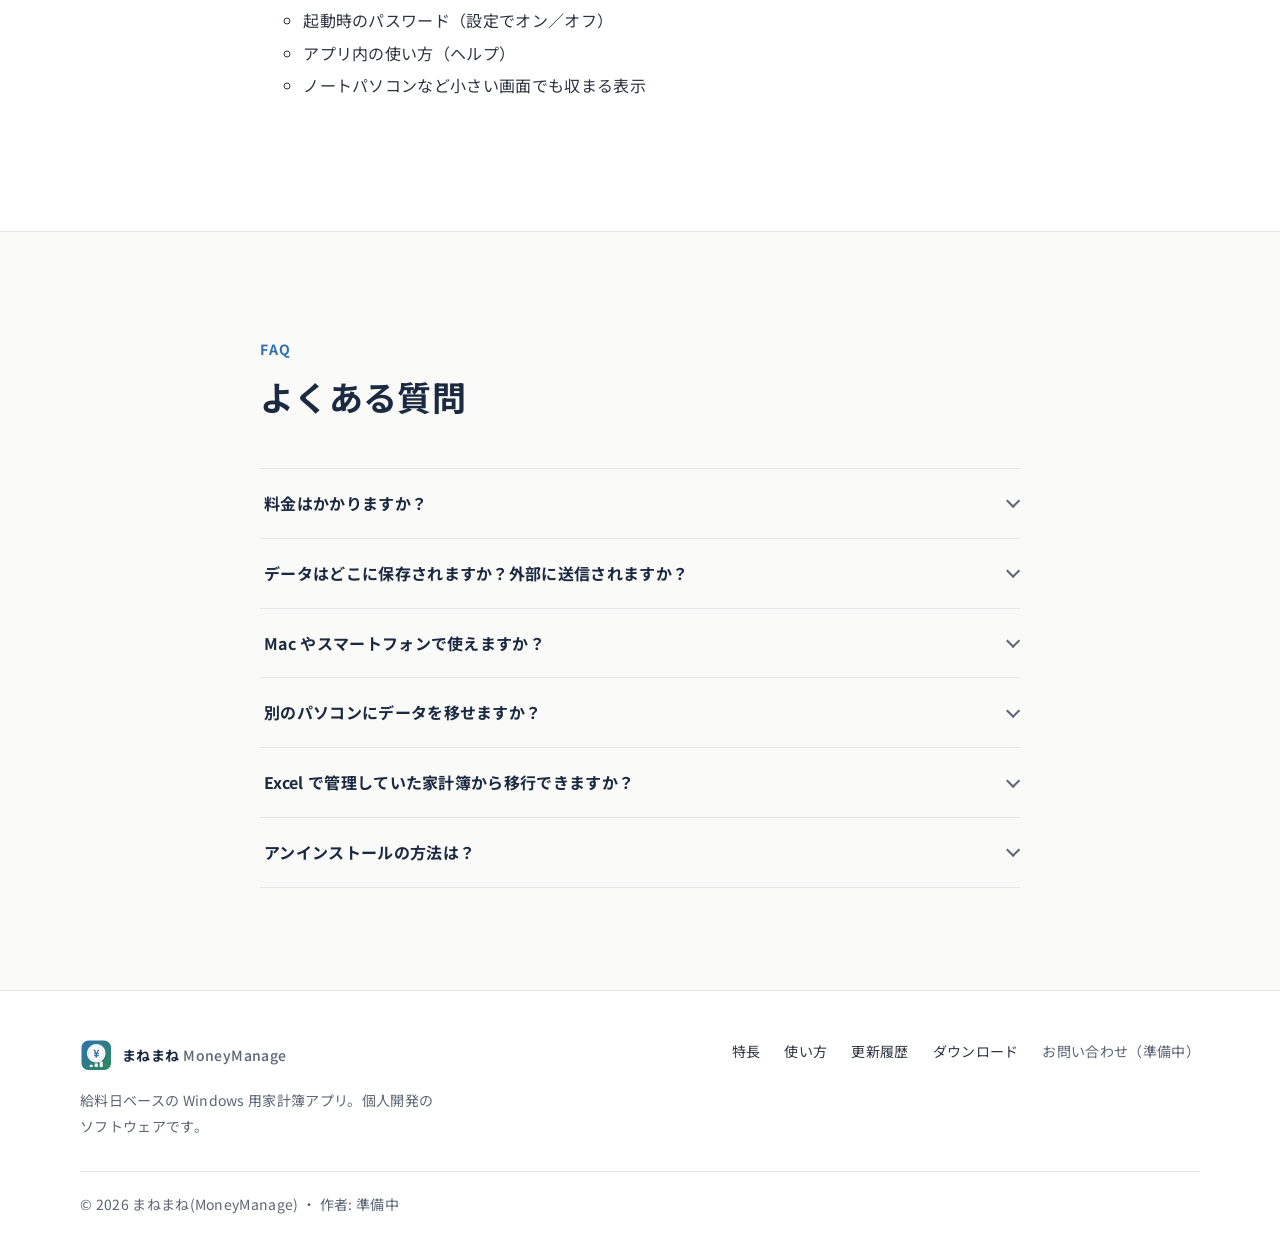
==== commit f5f7d964: "公式サイトを 0.4.0 に更新（ダウンロード先・サイズ・SHA-256・更新履歴、最初の残高の説明） Co-Authored-By: Claude Opus 5.5 <noreply@anthrop" ====
--- a/index.html
+++ b/index.html
@@ -18,7 +18,7 @@
   <link rel="preconnect" href="https://fonts.googleapis.com">
   <link rel="preconnect" href="https://fonts.gstatic.com" crossorigin>
   <link href="https://fonts.googleapis.com/css2?family=Noto+Sans+JP:wght@400;500;700&display=swap" rel="stylesheet">
-  <link rel="stylesheet" href="assets/css/style.css?v=20261024c">
+  <link rel="stylesheet" href="assets/css/style.css?v=20261024d">
 </head>
 <body>
   <a class="skip-link" href="#main">本文へ移動</a>
@@ -61,7 +61,7 @@
             <a class="btn btn-secondary btn-large" href="guide.html">使い方を見る</a>
           </div>
           <ul class="hero-meta">
-            <li>バージョン <span data-config="release.version">0.3.0</span></li>
+            <li>バージョン <span data-config="release.version">0.4.0</span></li>
             <li>データはパソコンの中だけに保存</li>
           </ul>
         </div>
@@ -250,7 +250,7 @@
         <div class="download-panel">
           <div class="download-main">
             <h3>Windows 版</h3>
-            <p class="version">バージョン <span data-config="release.version">0.3.0</span><span data-optional="release.releaseDate">（<span data-config="release.releaseDate" data-config-format="date"></span> 公開）</span></p>
+            <p class="version">バージョン <span data-config="release.version">0.4.0</span><span data-optional="release.releaseDate">（<span data-config="release.releaseDate" data-config-format="date"></span> 公開）</span></p>
             <a class="btn btn-primary btn-large" data-download data-download-final data-label-ready="Windows 版をダウンロード（ZIP）" aria-disabled="true">
               <svg width="20" height="20" viewBox="0 0 24 24" fill="none" stroke="currentColor" stroke-width="2" stroke-linecap="round" stroke-linejoin="round" aria-hidden="true"><path d="M12 4v11M7 10l5 5 5-5M5 20h14"/></svg>
               <span data-download-label>公開準備中</span>
@@ -260,7 +260,7 @@
           <div>
             <dl class="spec">
               <dt>ファイル</dt>
-              <dd><code data-config="release.fileName">Manemane-0.3.0-windows.zip</code></dd>
+              <dd><code data-config="release.fileName">Manemane-0.4.0-windows.zip</code></dd>
               <dt>サイズ</dt>
               <dd data-config="release.fileSizeBytes" data-config-format="size">89.6 MB</dd>
               <dt>形式</dt>
@@ -268,7 +268,7 @@
               <dt>動作確認</dt>
               <dd data-config="app.testedOn">Windows 11 Home（64bit）</dd>
               <dt>SHA-256</dt>
-              <dd><code data-config="release.sha256">3ebce8409be624f014f287e19fbccc0936fda8511d4fc32a0529dd5c9e5bfaa3</code></dd>
+              <dd><code data-config="release.sha256">0f0f175024b12efd3a2d7f62e98ca313958b57486668268bde989eab9b5266fd</code></dd>
             </dl>
             <ul class="notes">
               <li>展開した <code>Manemane</code> フォルダの中身は、まとめて置いたまま使ってください。</li>
@@ -378,7 +378,7 @@
     <img src="" alt="">
   </dialog>
 
-  <script src="assets/js/site-config.js?v=20261024c"></script>
-  <script src="assets/js/main.js?v=20261024c"></script>
+  <script src="assets/js/site-config.js?v=20261024d"></script>
+  <script src="assets/js/main.js?v=20261024d"></script>
 </body>
 </html>
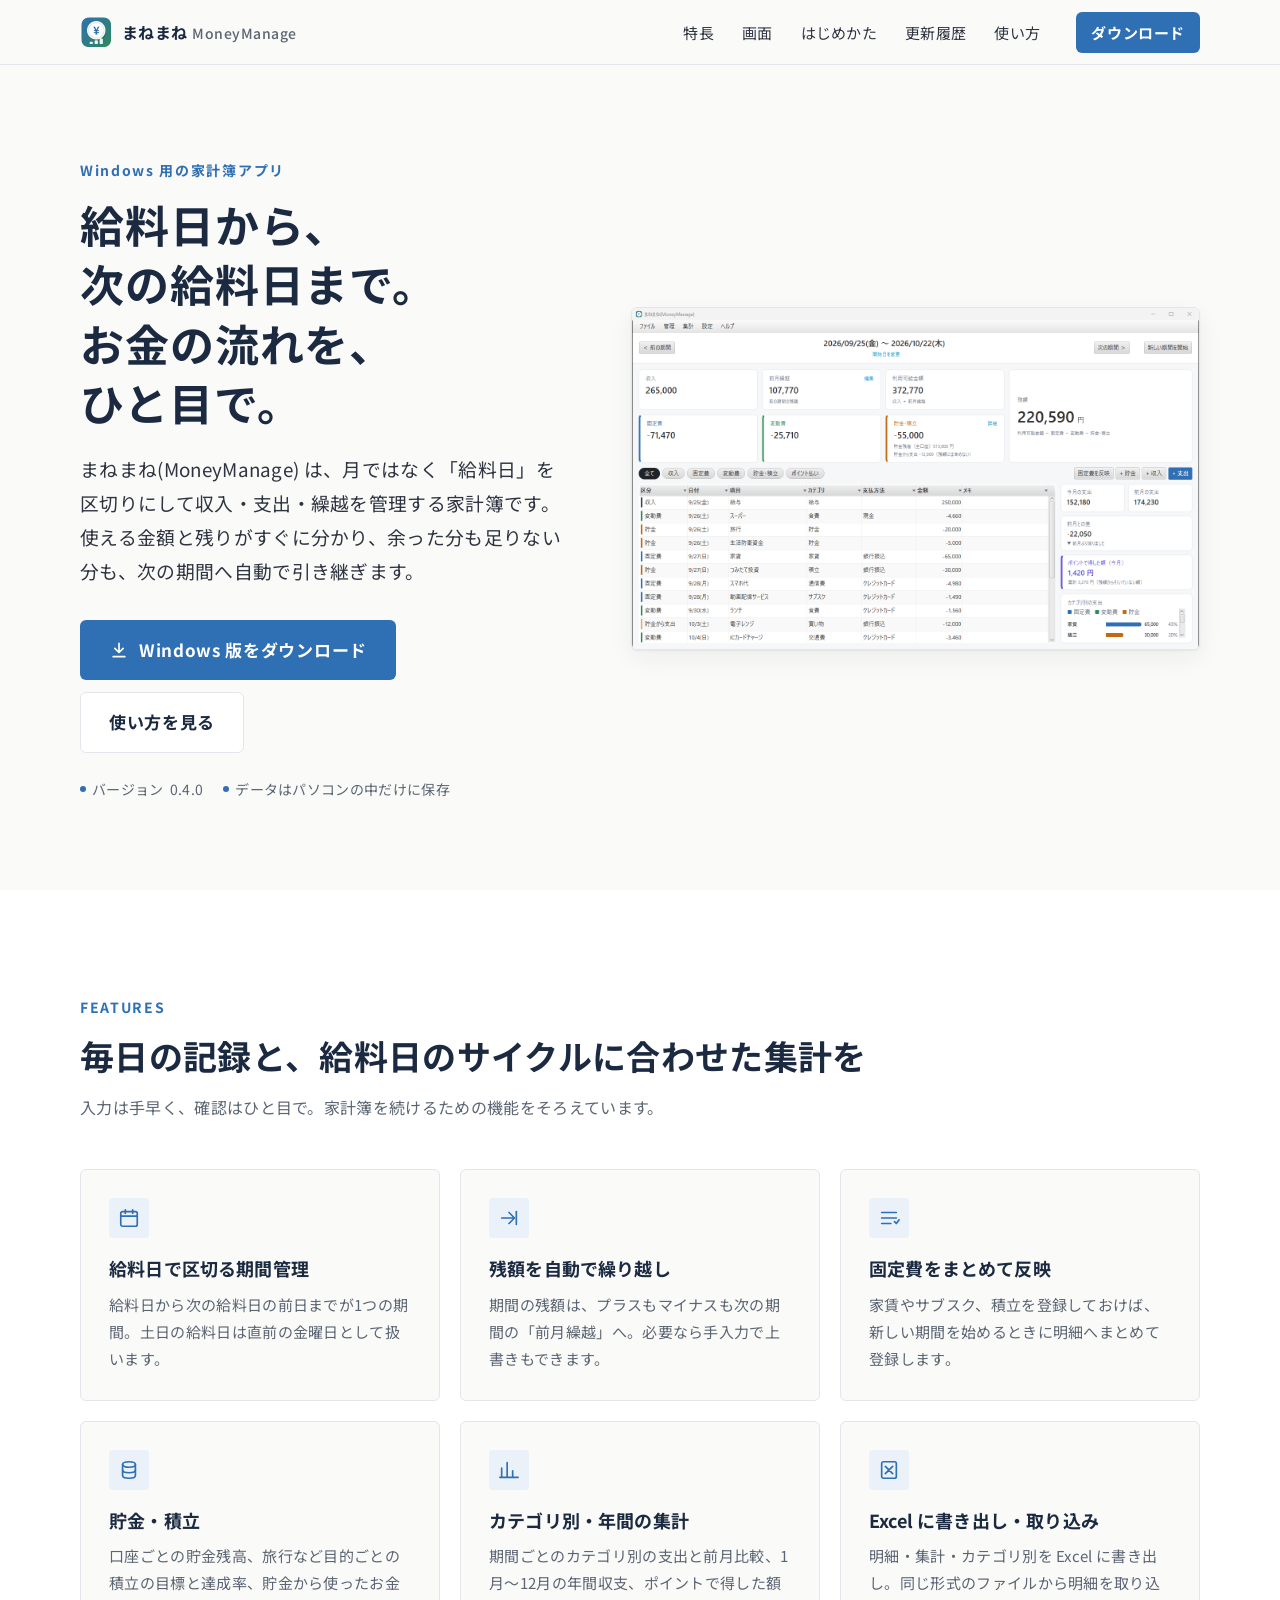
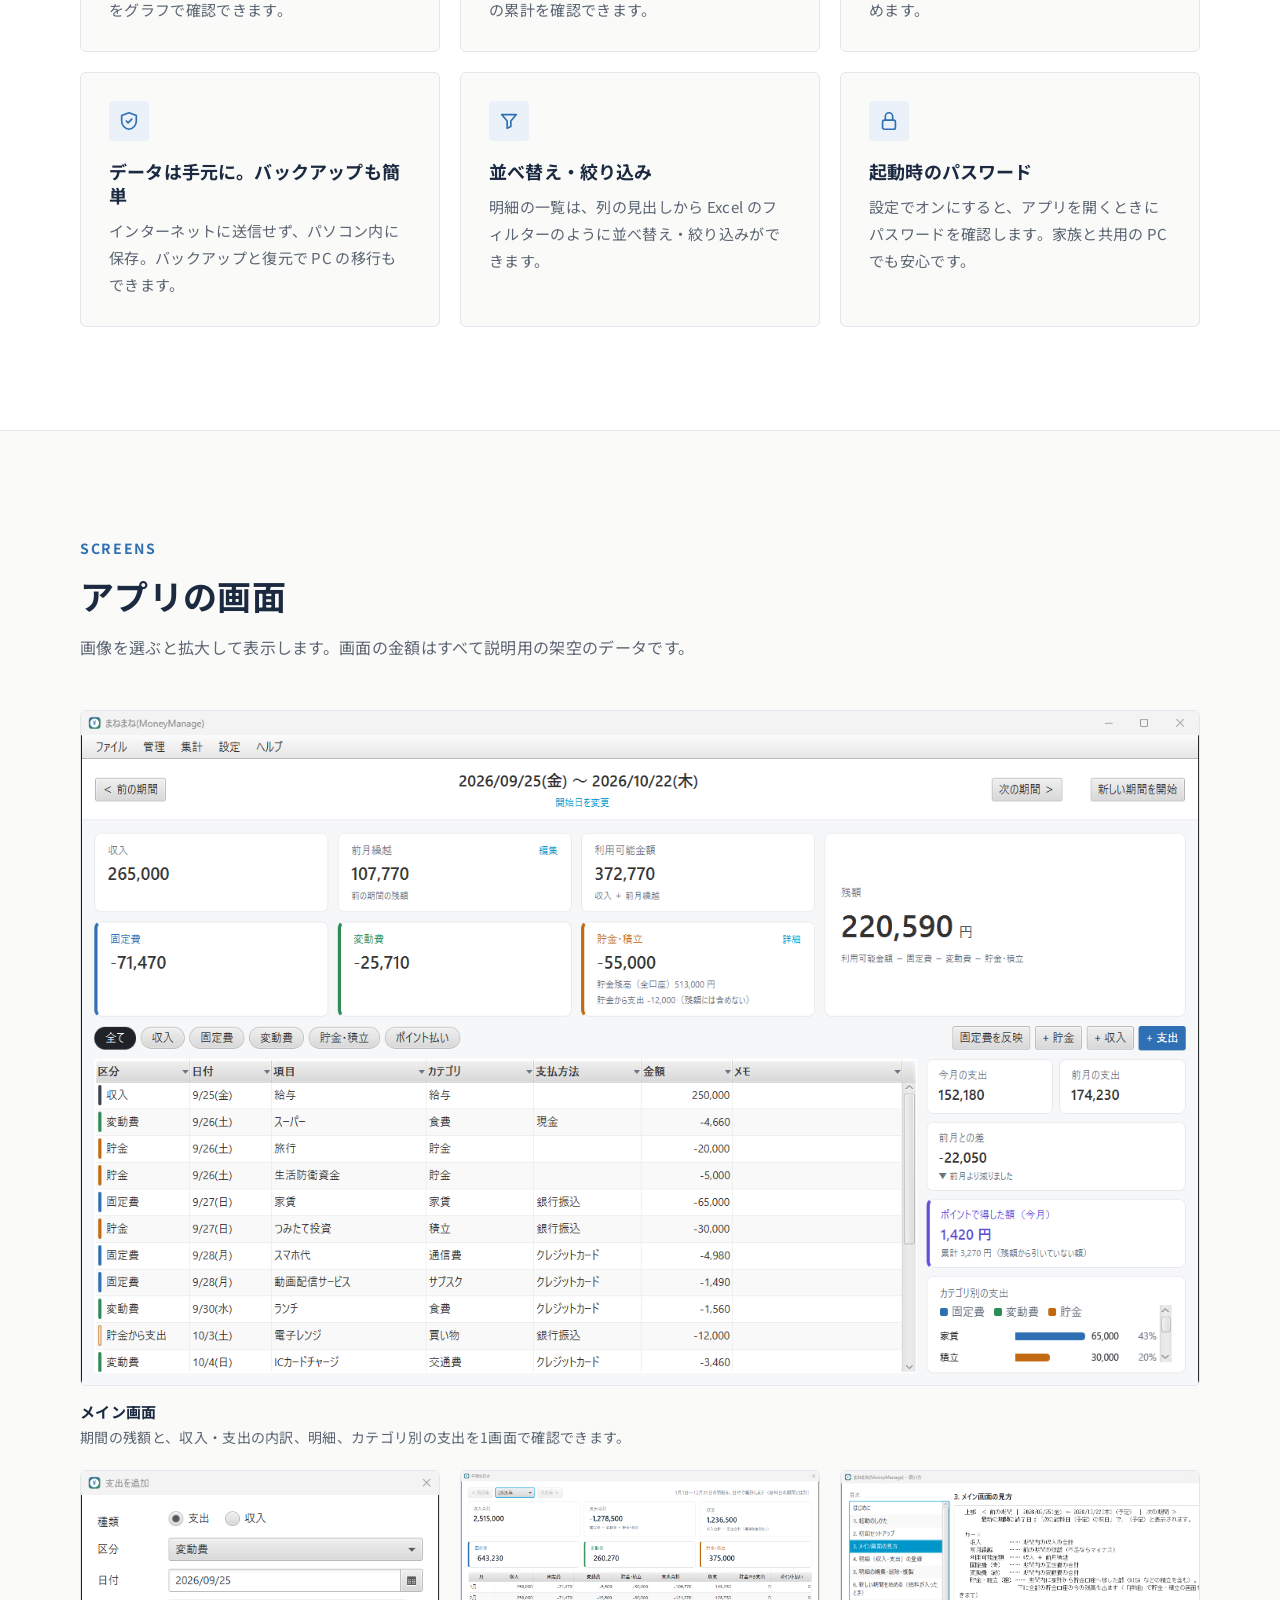
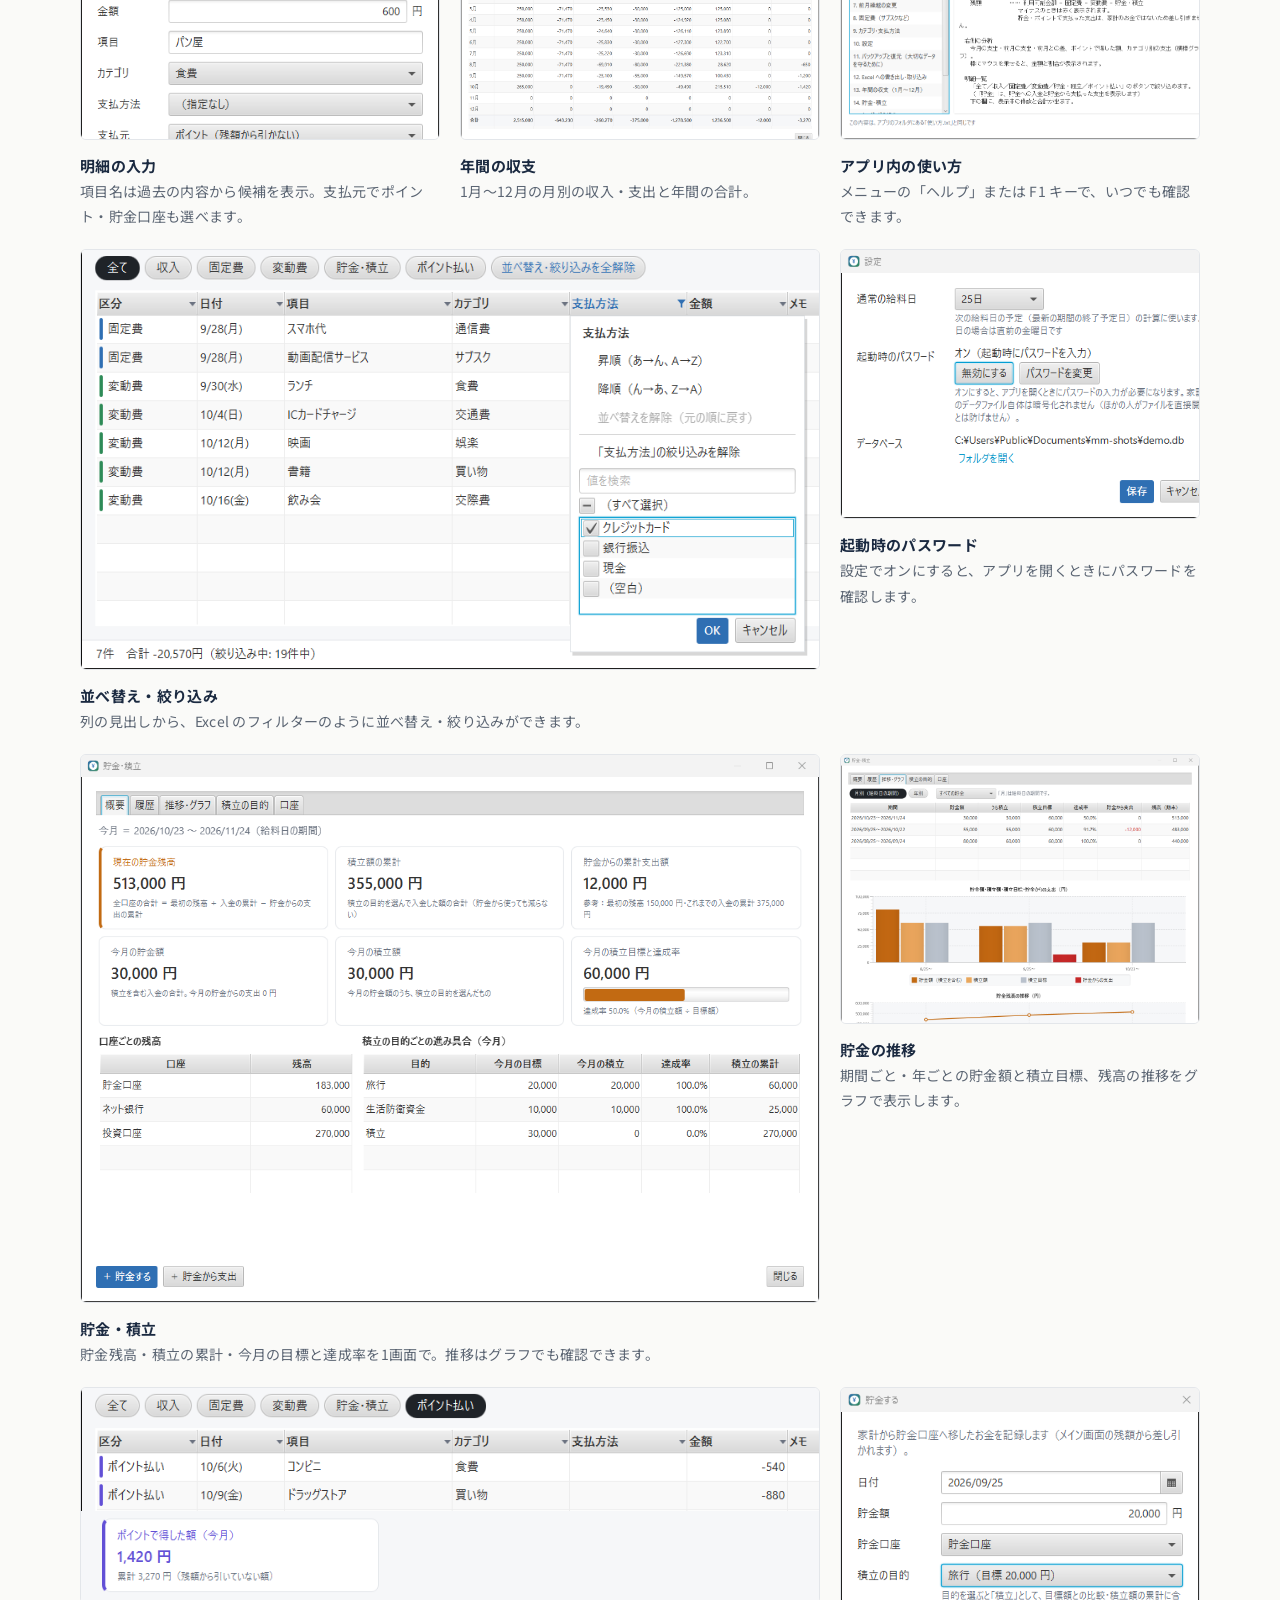
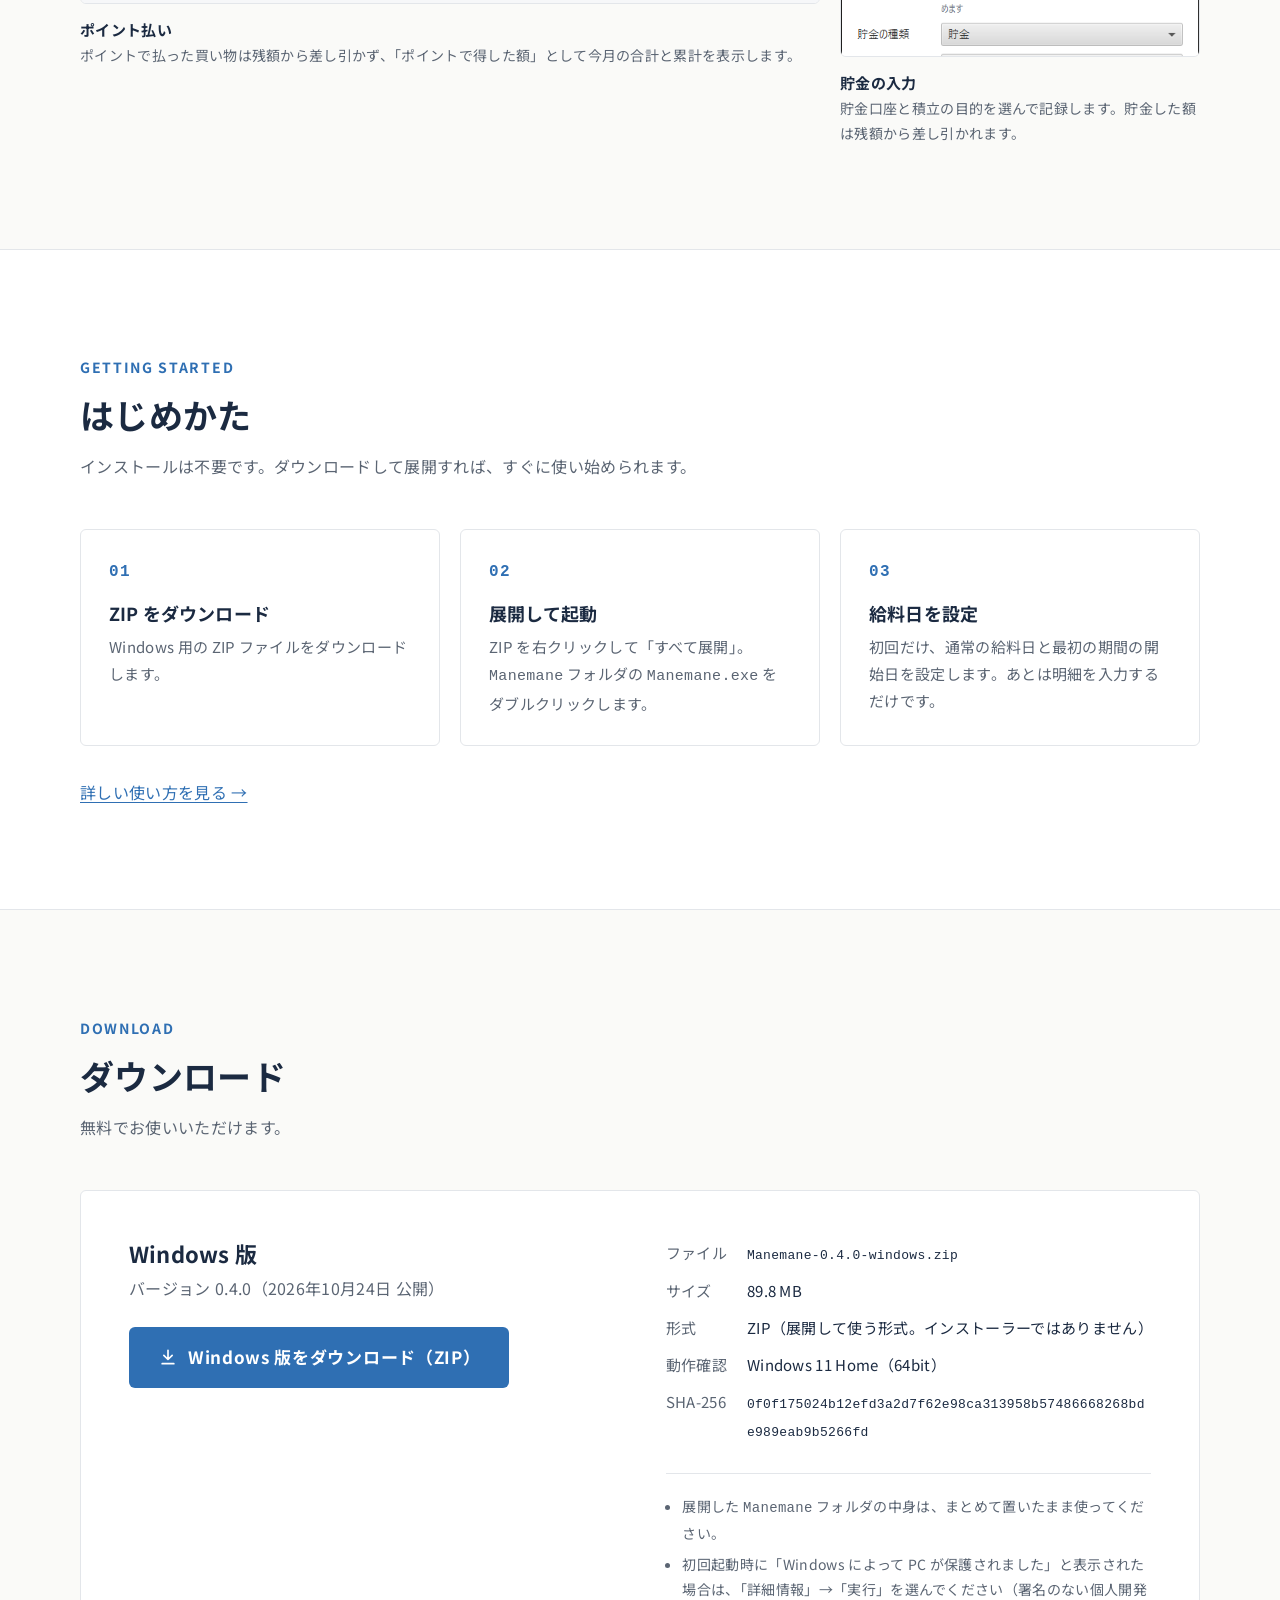
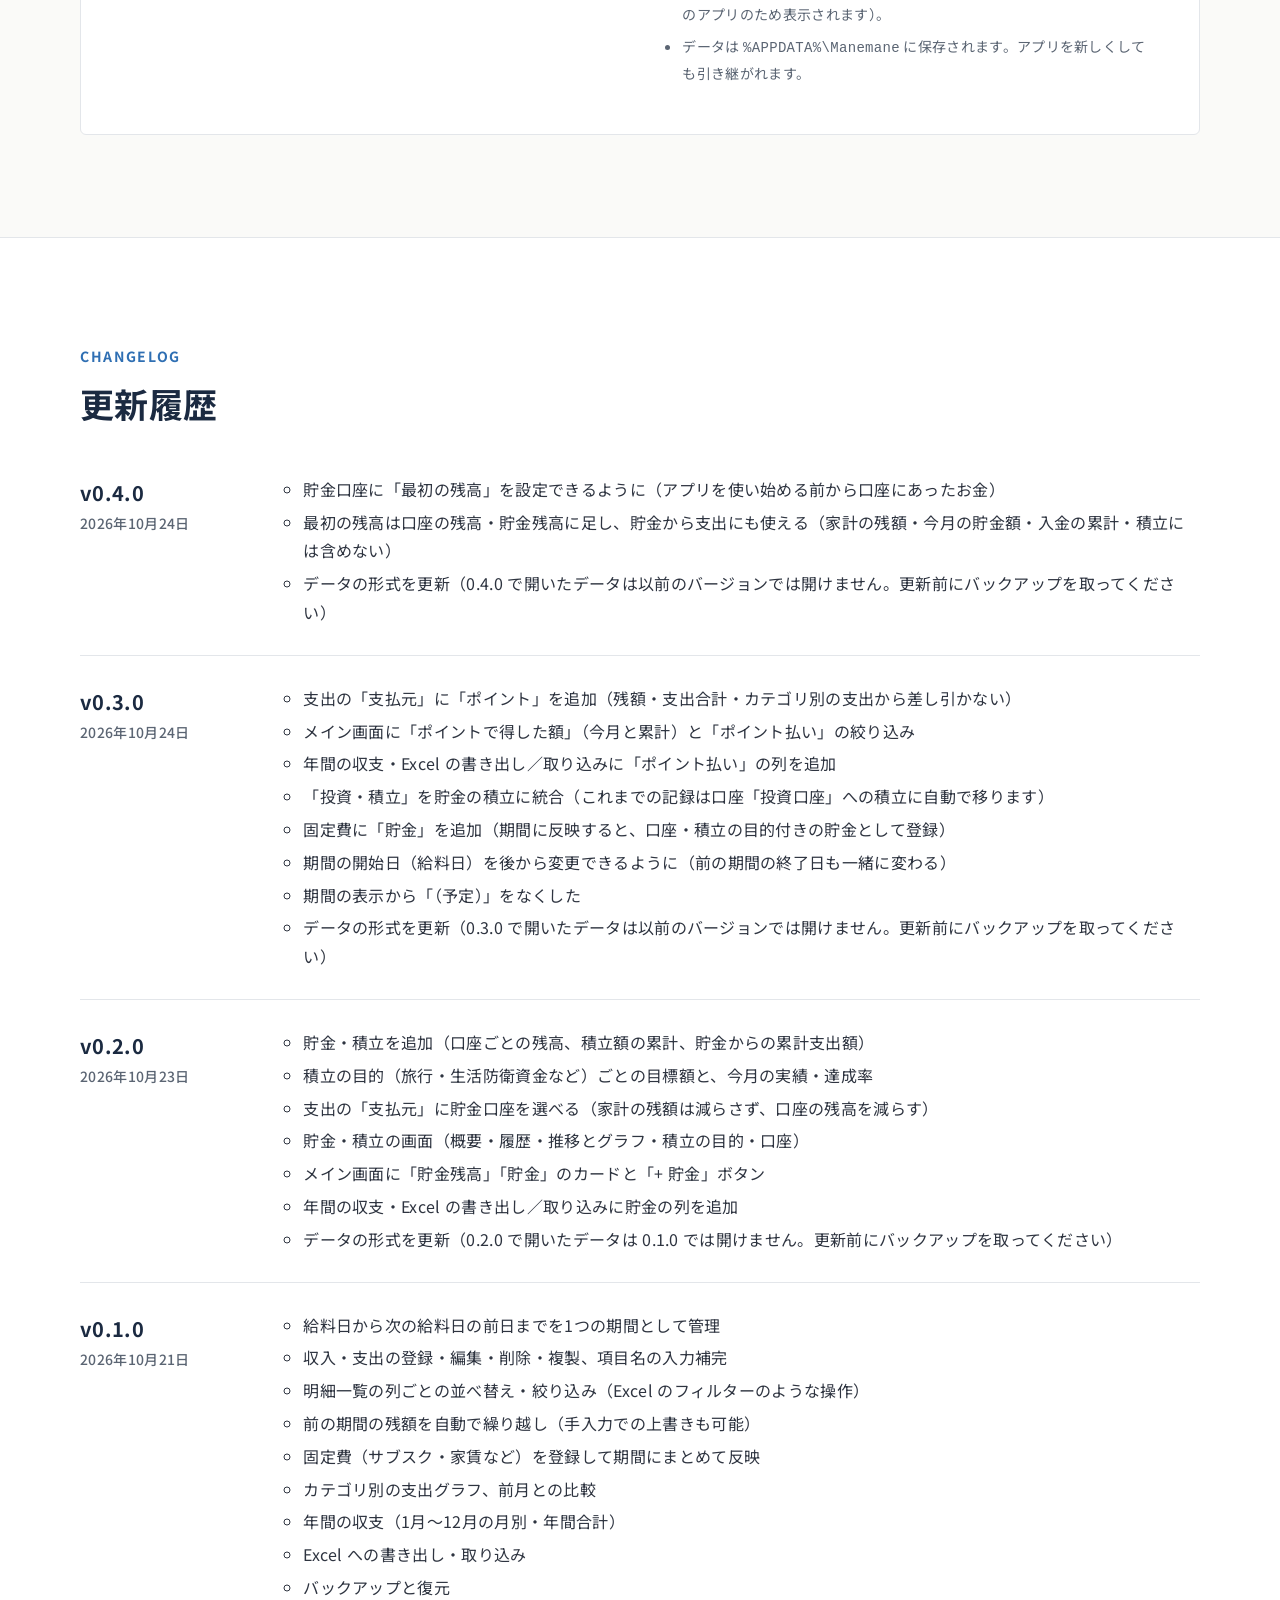
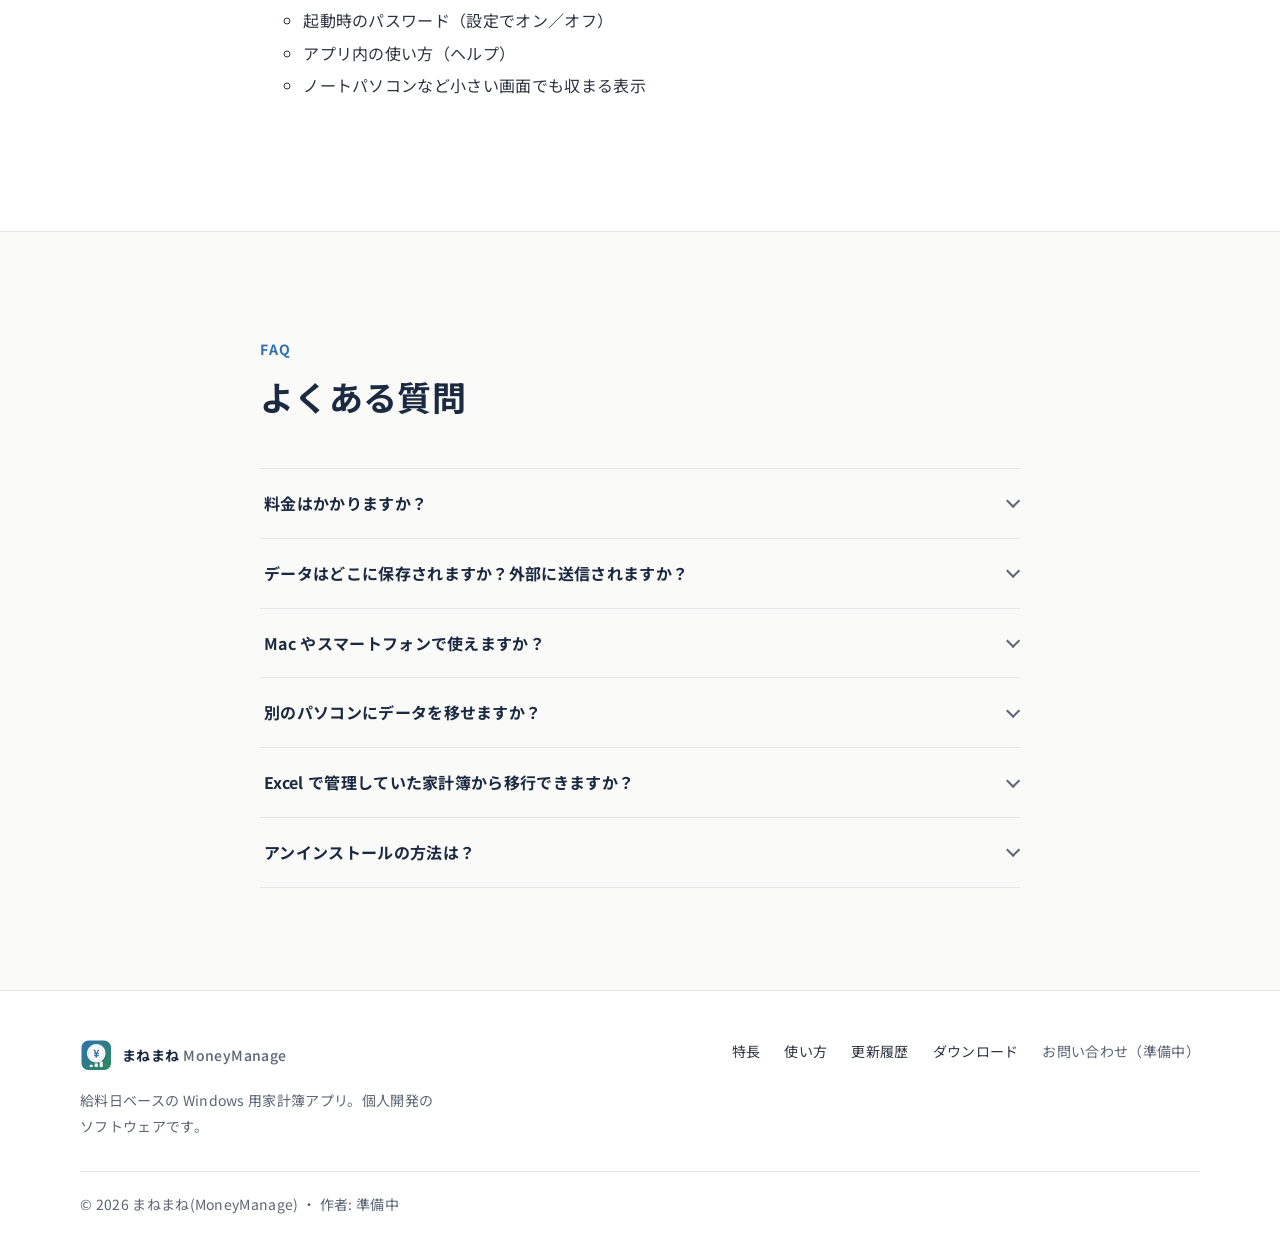
==== commit d8ca602b: "最初の残高を入れたデモデータでスクリーンショットを撮り直し、口座タブの画像を使い方に追加 Co-Authored-By: Claude Opus 5.5 <noreply@anthropic.com>" ====
--- a/index.html
+++ b/index.html
@@ -18,7 +18,7 @@
   <link rel="preconnect" href="https://fonts.googleapis.com">
   <link rel="preconnect" href="https://fonts.gstatic.com" crossorigin>
   <link href="https://fonts.googleapis.com/css2?family=Noto+Sans+JP:wght@400;500;700&display=swap" rel="stylesheet">
-  <link rel="stylesheet" href="assets/css/style.css?v=20261024d">
+  <link rel="stylesheet" href="assets/css/style.css?v=20261024e">
 </head>
 <body>
   <a class="skip-link" href="#main">本文へ移動</a>
@@ -378,7 +378,7 @@
     <img src="" alt="">
   </dialog>
 
-  <script src="assets/js/site-config.js?v=20261024d"></script>
-  <script src="assets/js/main.js?v=20261024d"></script>
+  <script src="assets/js/site-config.js?v=20261024e"></script>
+  <script src="assets/js/main.js?v=20261024e"></script>
 </body>
 </html>
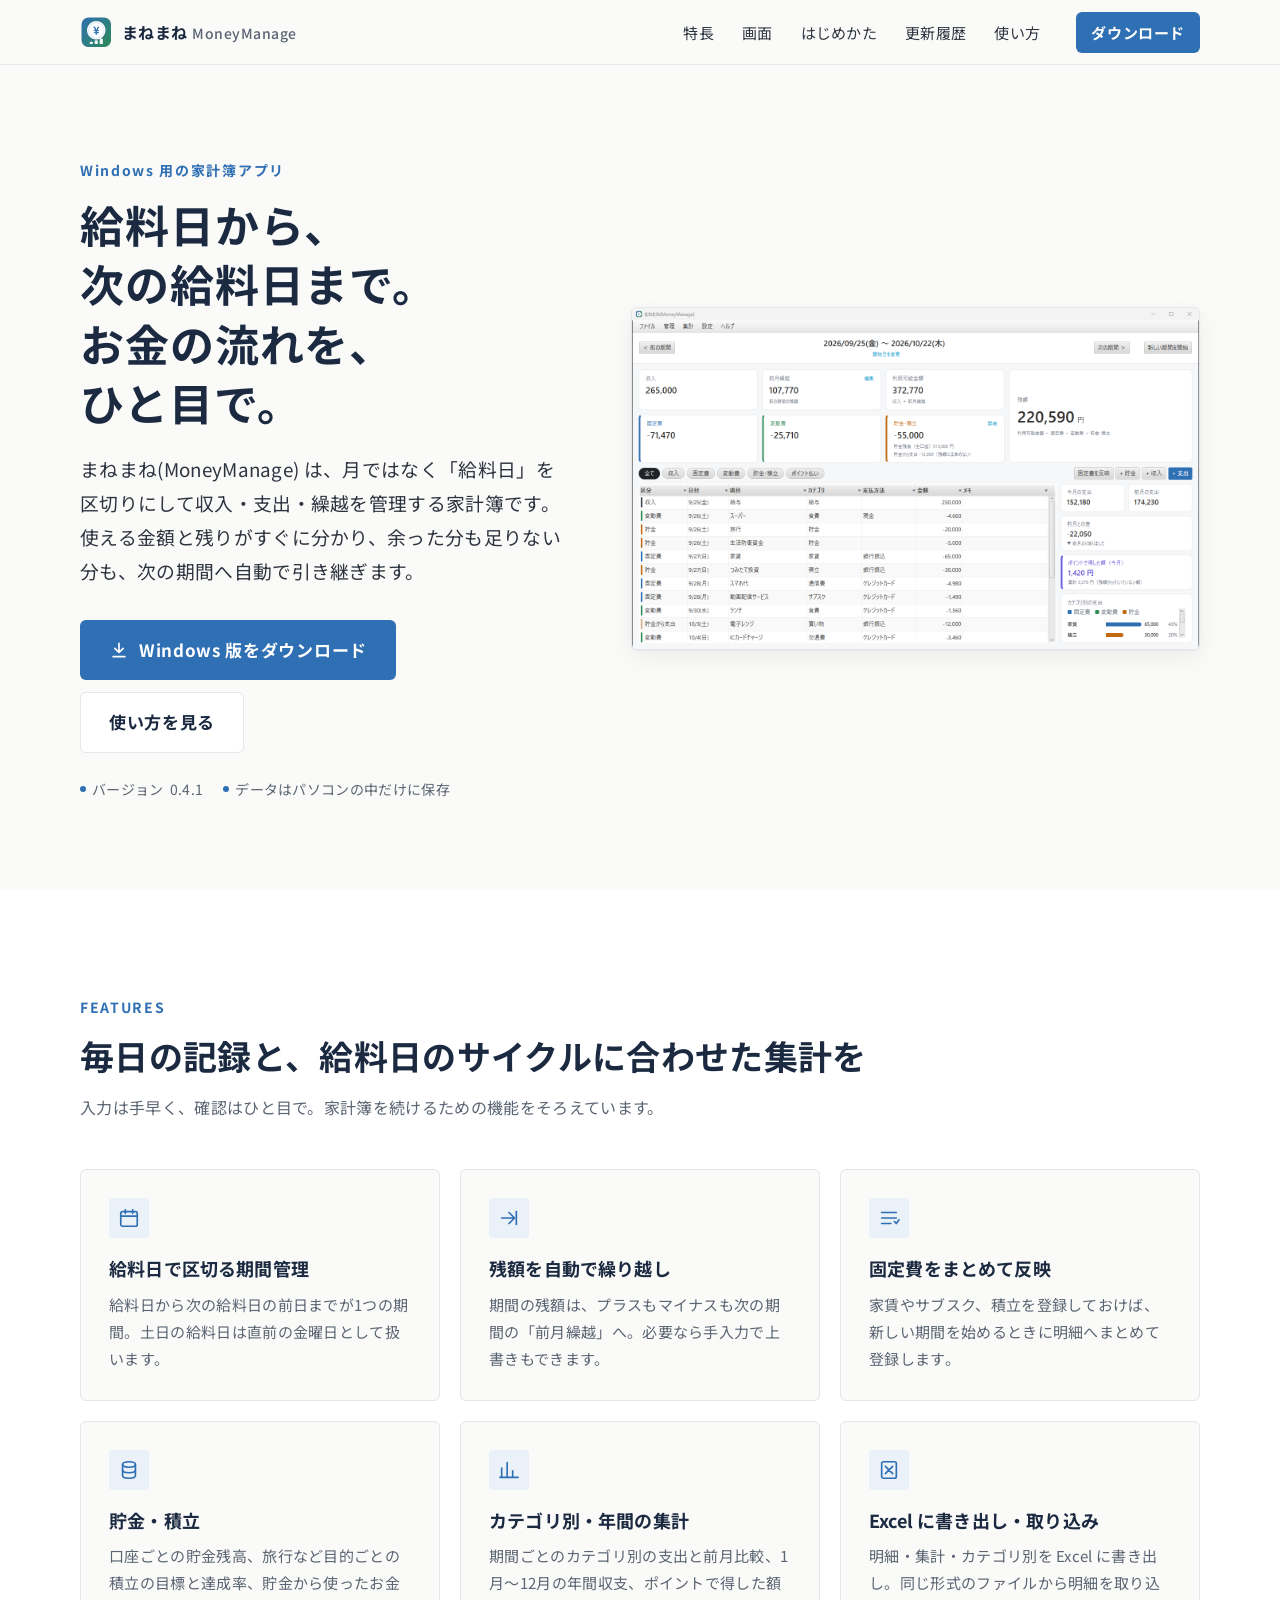
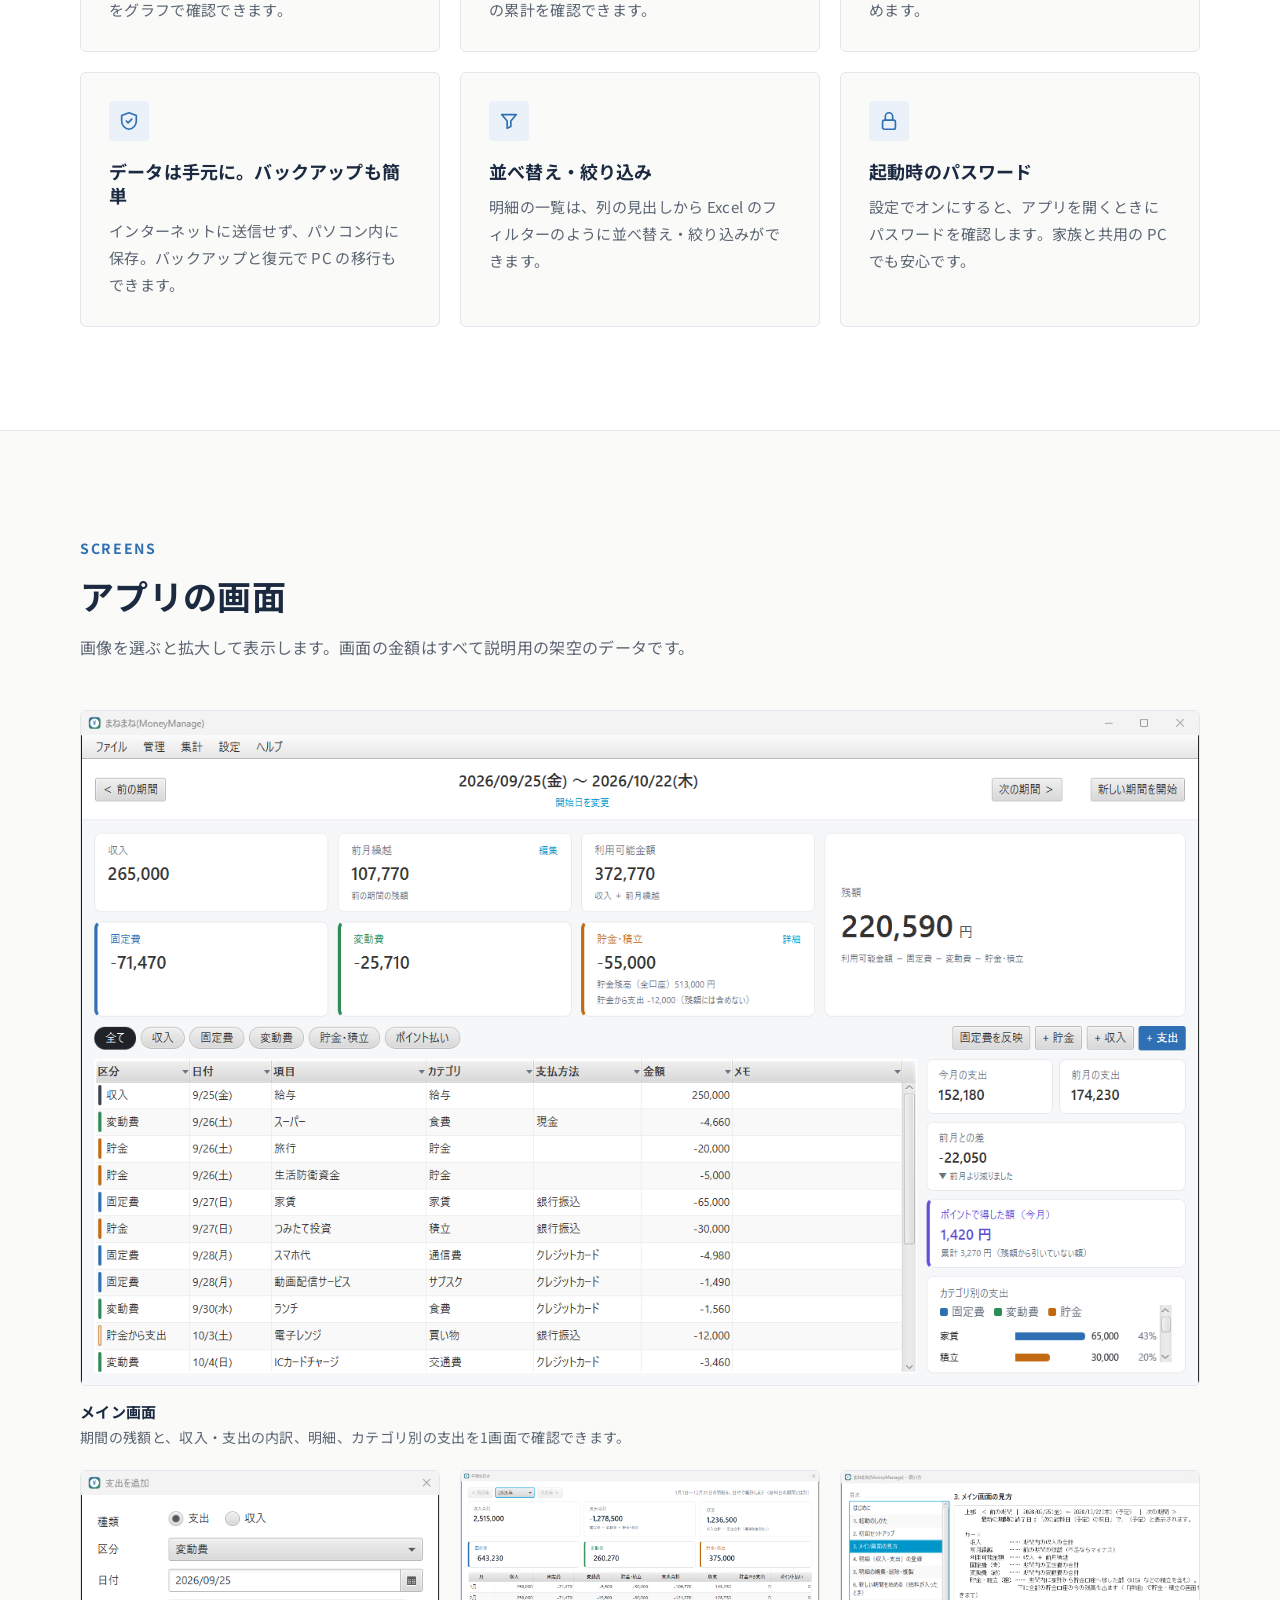
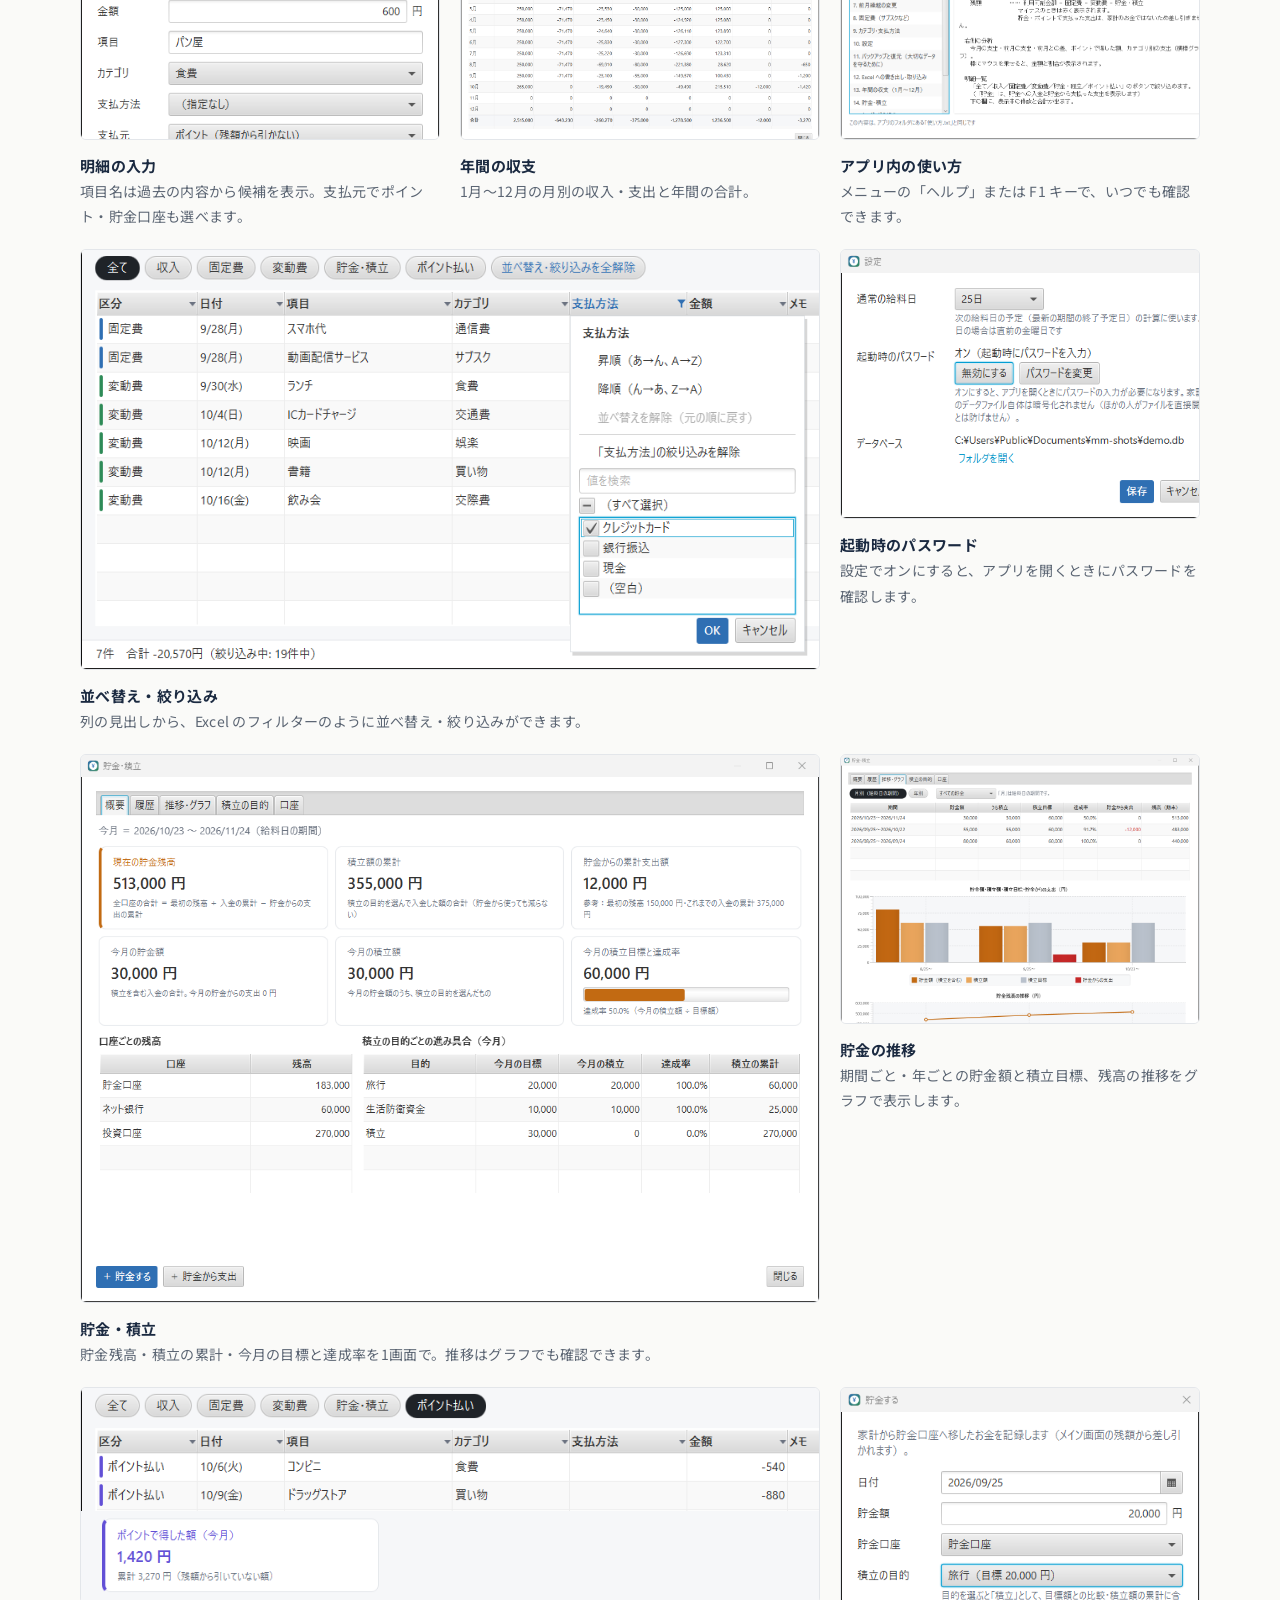
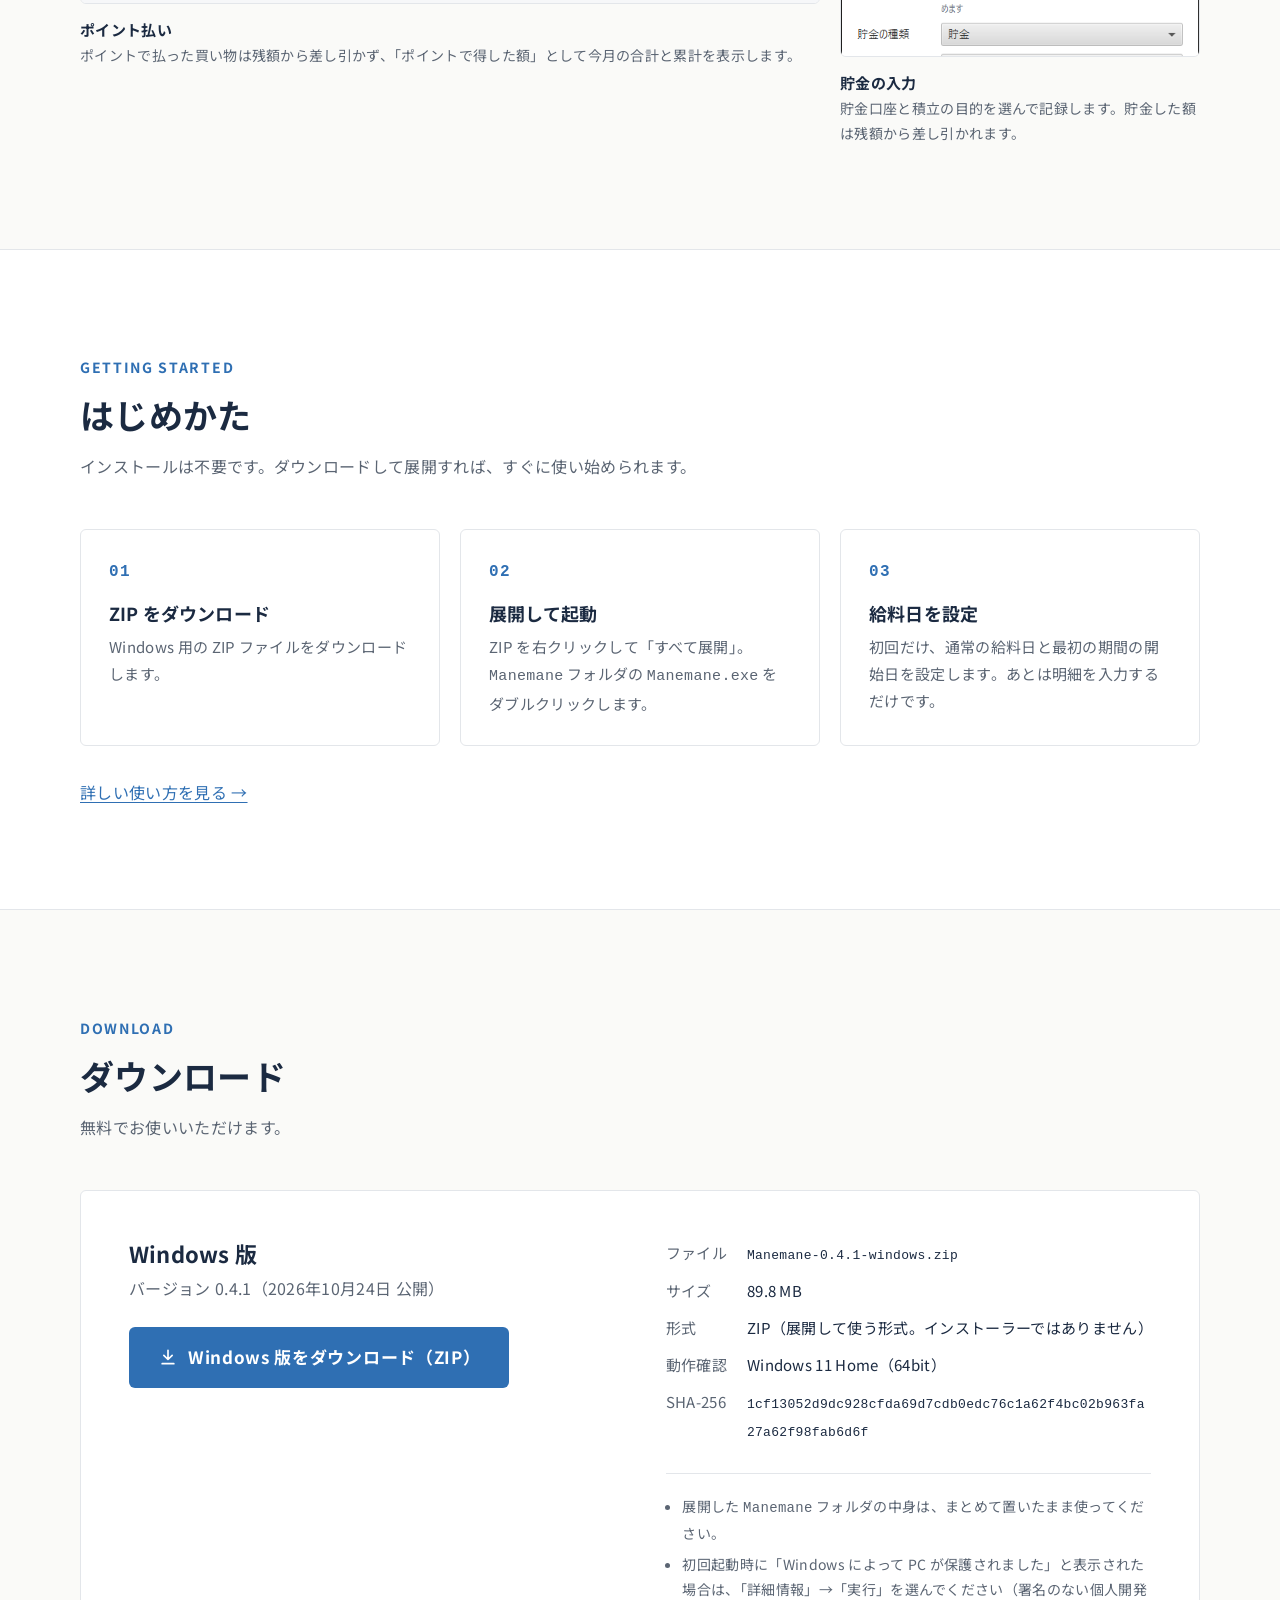
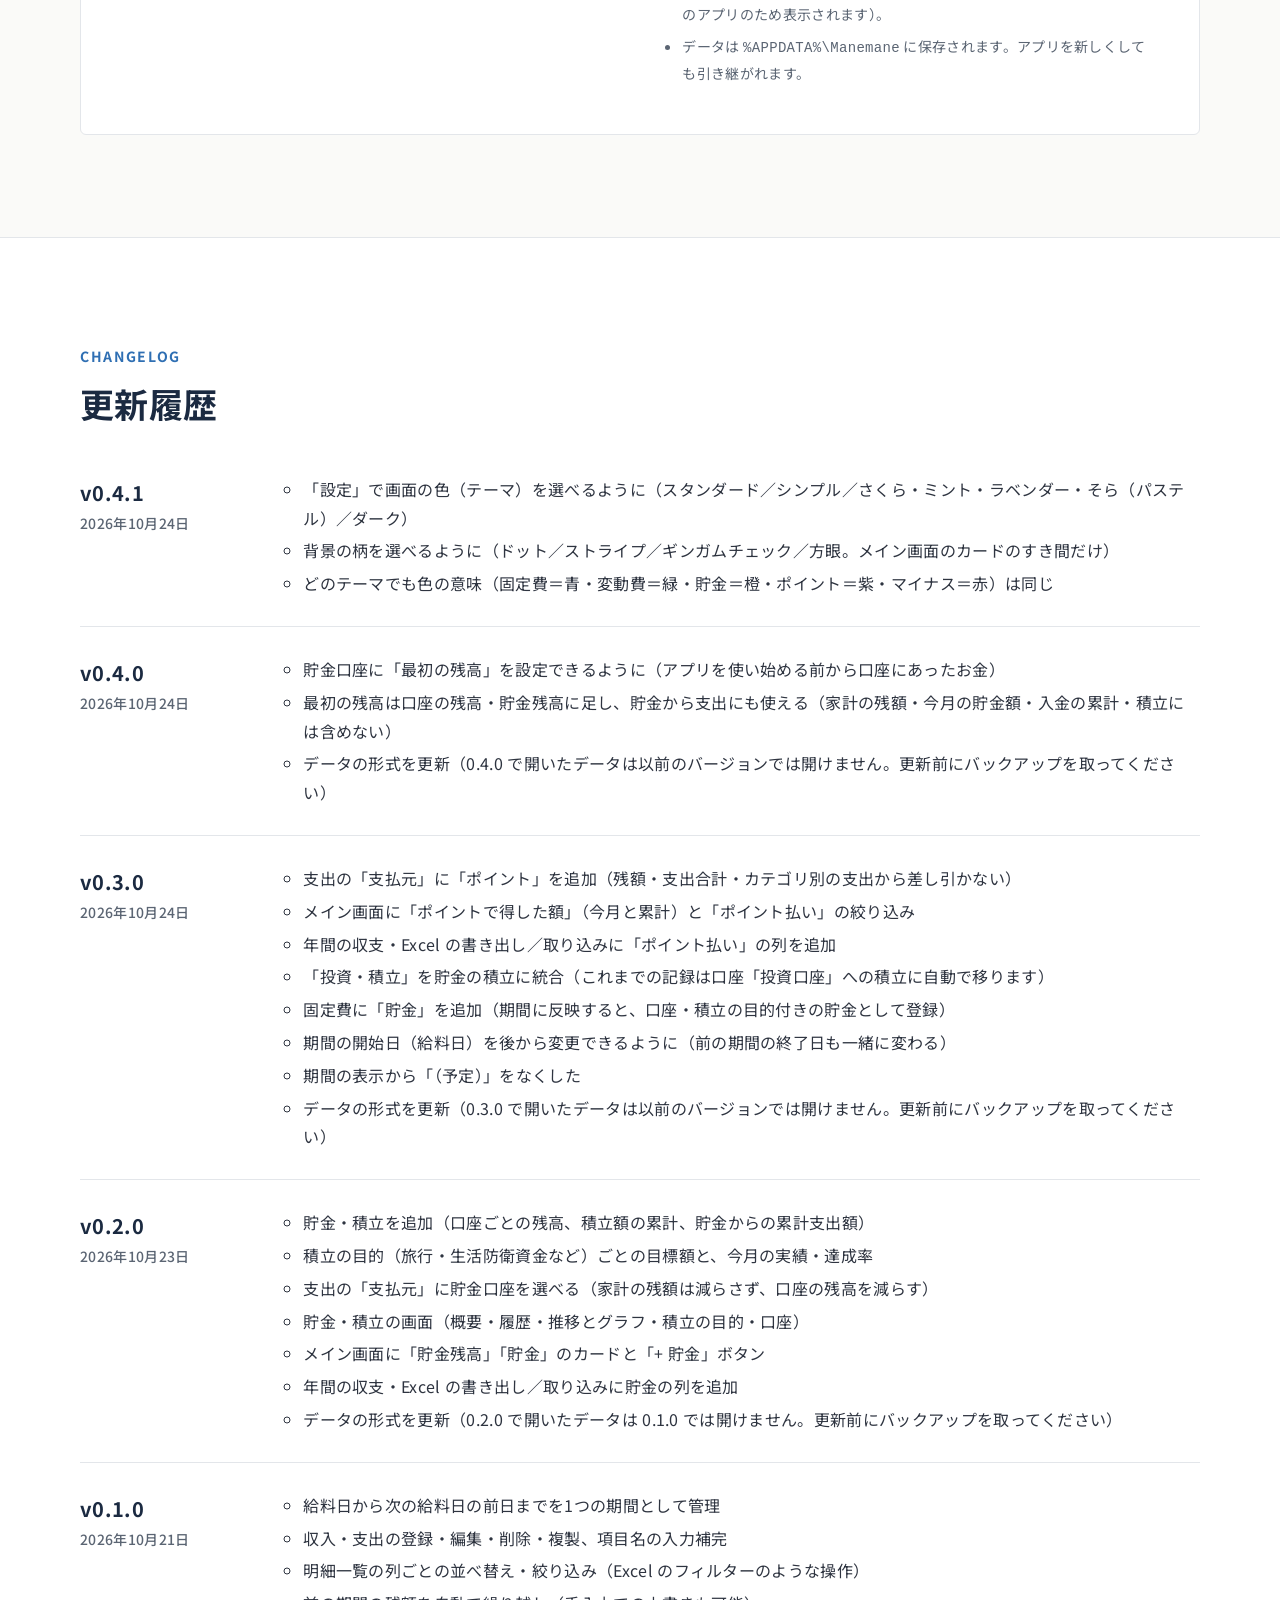
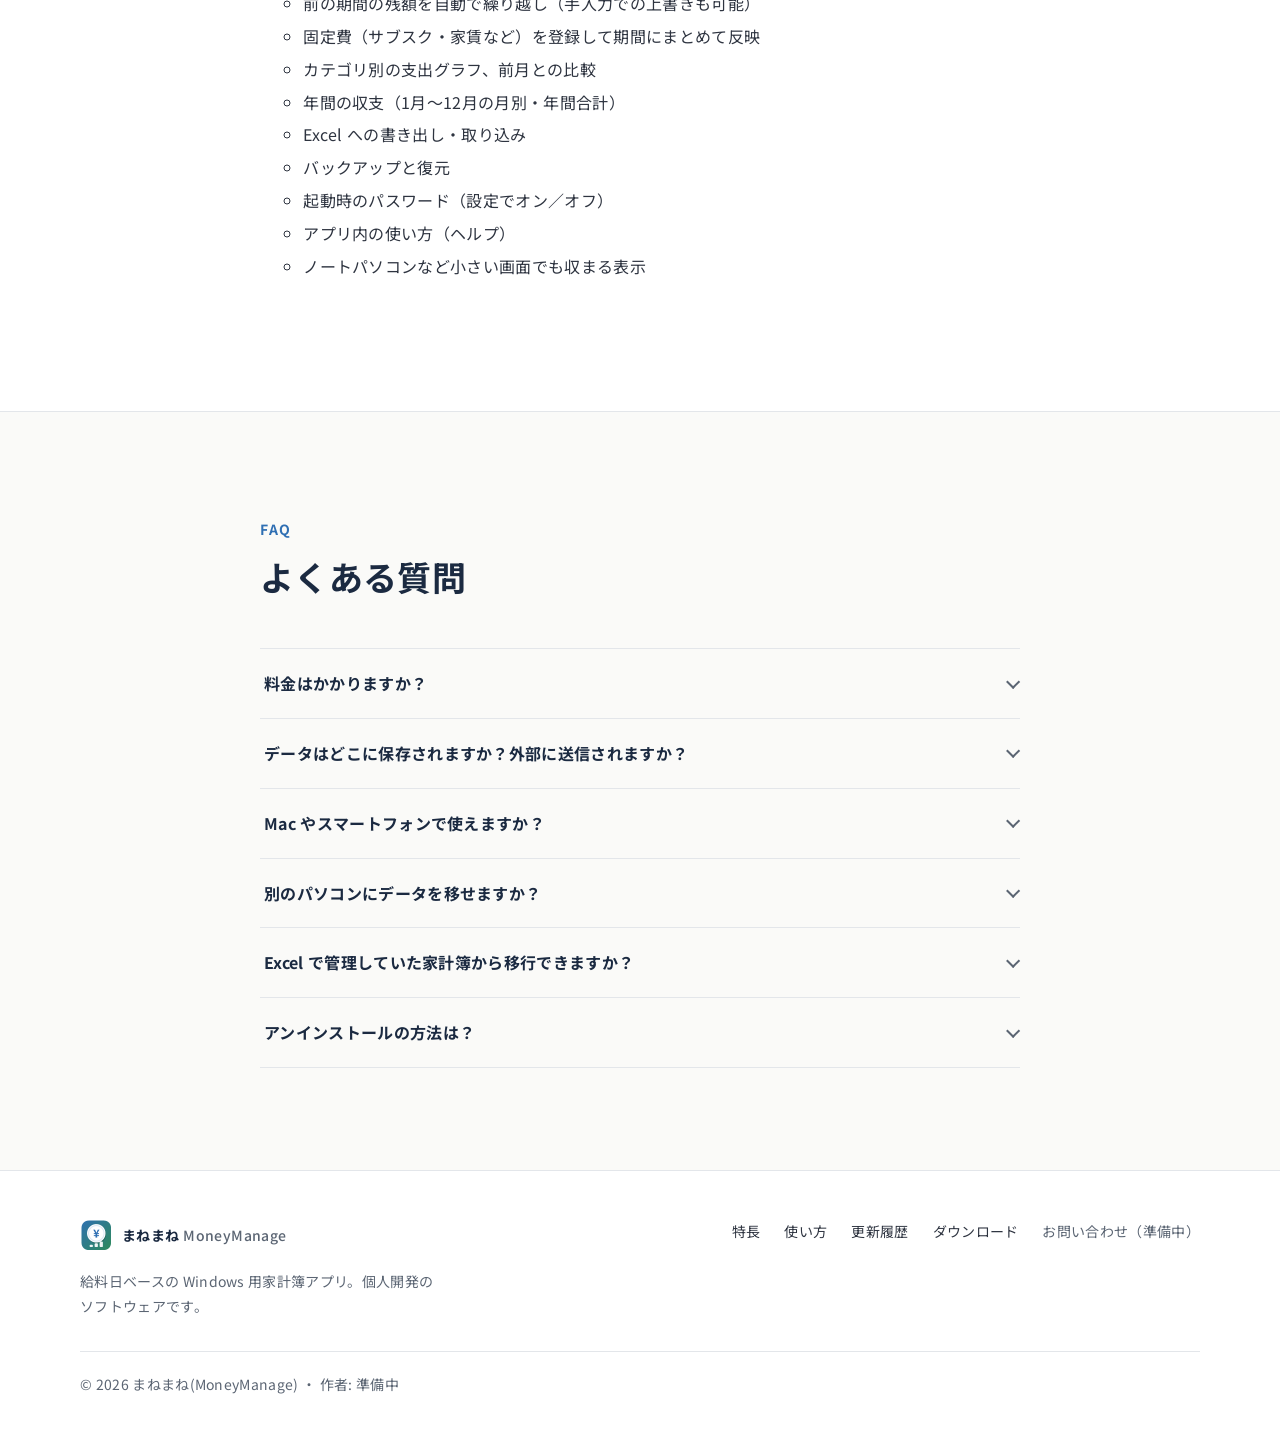
==== commit cf53170a: "公式サイトを 0.4.1 に更新（ダウンロード先・サイズ・SHA-256・更新履歴、画面の色と背景の柄の説明） Co-Authored-By: Claude Opus 5.5 <noreply@ant" ====
--- a/index.html
+++ b/index.html
@@ -18,7 +18,7 @@
   <link rel="preconnect" href="https://fonts.googleapis.com">
   <link rel="preconnect" href="https://fonts.gstatic.com" crossorigin>
   <link href="https://fonts.googleapis.com/css2?family=Noto+Sans+JP:wght@400;500;700&display=swap" rel="stylesheet">
-  <link rel="stylesheet" href="assets/css/style.css?v=20261024e">
+  <link rel="stylesheet" href="assets/css/style.css?v=20261024f">
 </head>
 <body>
   <a class="skip-link" href="#main">本文へ移動</a>
@@ -61,7 +61,7 @@
             <a class="btn btn-secondary btn-large" href="guide.html">使い方を見る</a>
           </div>
           <ul class="hero-meta">
-            <li>バージョン <span data-config="release.version">0.4.0</span></li>
+            <li>バージョン <span data-config="release.version">0.4.1</span></li>
             <li>データはパソコンの中だけに保存</li>
           </ul>
         </div>
@@ -250,7 +250,7 @@
         <div class="download-panel">
           <div class="download-main">
             <h3>Windows 版</h3>
-            <p class="version">バージョン <span data-config="release.version">0.4.0</span><span data-optional="release.releaseDate">（<span data-config="release.releaseDate" data-config-format="date"></span> 公開）</span></p>
+            <p class="version">バージョン <span data-config="release.version">0.4.1</span><span data-optional="release.releaseDate">（<span data-config="release.releaseDate" data-config-format="date"></span> 公開）</span></p>
             <a class="btn btn-primary btn-large" data-download data-download-final data-label-ready="Windows 版をダウンロード（ZIP）" aria-disabled="true">
               <svg width="20" height="20" viewBox="0 0 24 24" fill="none" stroke="currentColor" stroke-width="2" stroke-linecap="round" stroke-linejoin="round" aria-hidden="true"><path d="M12 4v11M7 10l5 5 5-5M5 20h14"/></svg>
               <span data-download-label>公開準備中</span>
@@ -260,7 +260,7 @@
           <div>
             <dl class="spec">
               <dt>ファイル</dt>
-              <dd><code data-config="release.fileName">Manemane-0.4.0-windows.zip</code></dd>
+              <dd><code data-config="release.fileName">Manemane-0.4.1-windows.zip</code></dd>
               <dt>サイズ</dt>
               <dd data-config="release.fileSizeBytes" data-config-format="size">89.6 MB</dd>
               <dt>形式</dt>
@@ -268,7 +268,7 @@
               <dt>動作確認</dt>
               <dd data-config="app.testedOn">Windows 11 Home（64bit）</dd>
               <dt>SHA-256</dt>
-              <dd><code data-config="release.sha256">0f0f175024b12efd3a2d7f62e98ca313958b57486668268bde989eab9b5266fd</code></dd>
+              <dd><code data-config="release.sha256">1cf13052d9dc928cfda69d7cdb0edc76c1a62f4bc02b963fa27a62f98fab6d6f</code></dd>
             </dl>
             <ul class="notes">
               <li>展開した <code>Manemane</code> フォルダの中身は、まとめて置いたまま使ってください。</li>
@@ -378,7 +378,7 @@
     <img src="" alt="">
   </dialog>
 
-  <script src="assets/js/site-config.js?v=20261024e"></script>
-  <script src="assets/js/main.js?v=20261024e"></script>
+  <script src="assets/js/site-config.js?v=20261024f"></script>
+  <script src="assets/js/main.js?v=20261024f"></script>
 </body>
 </html>
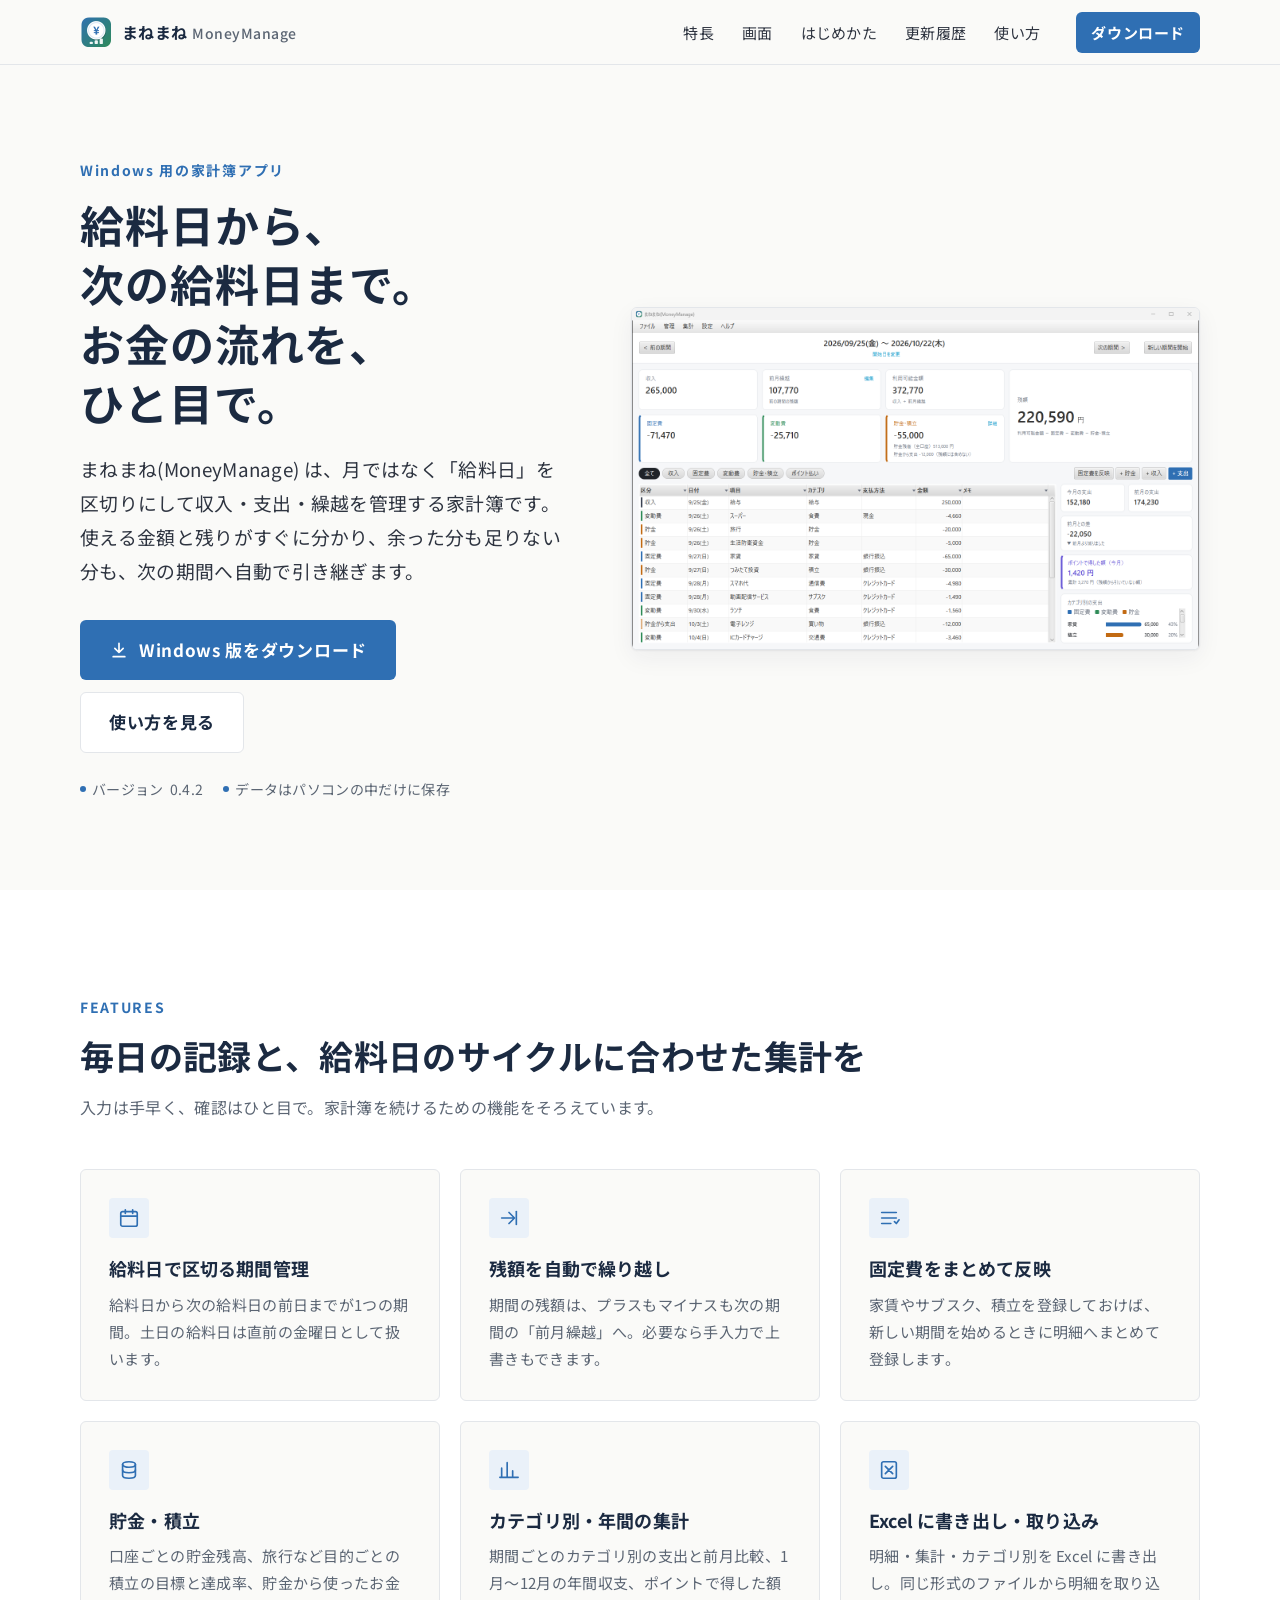
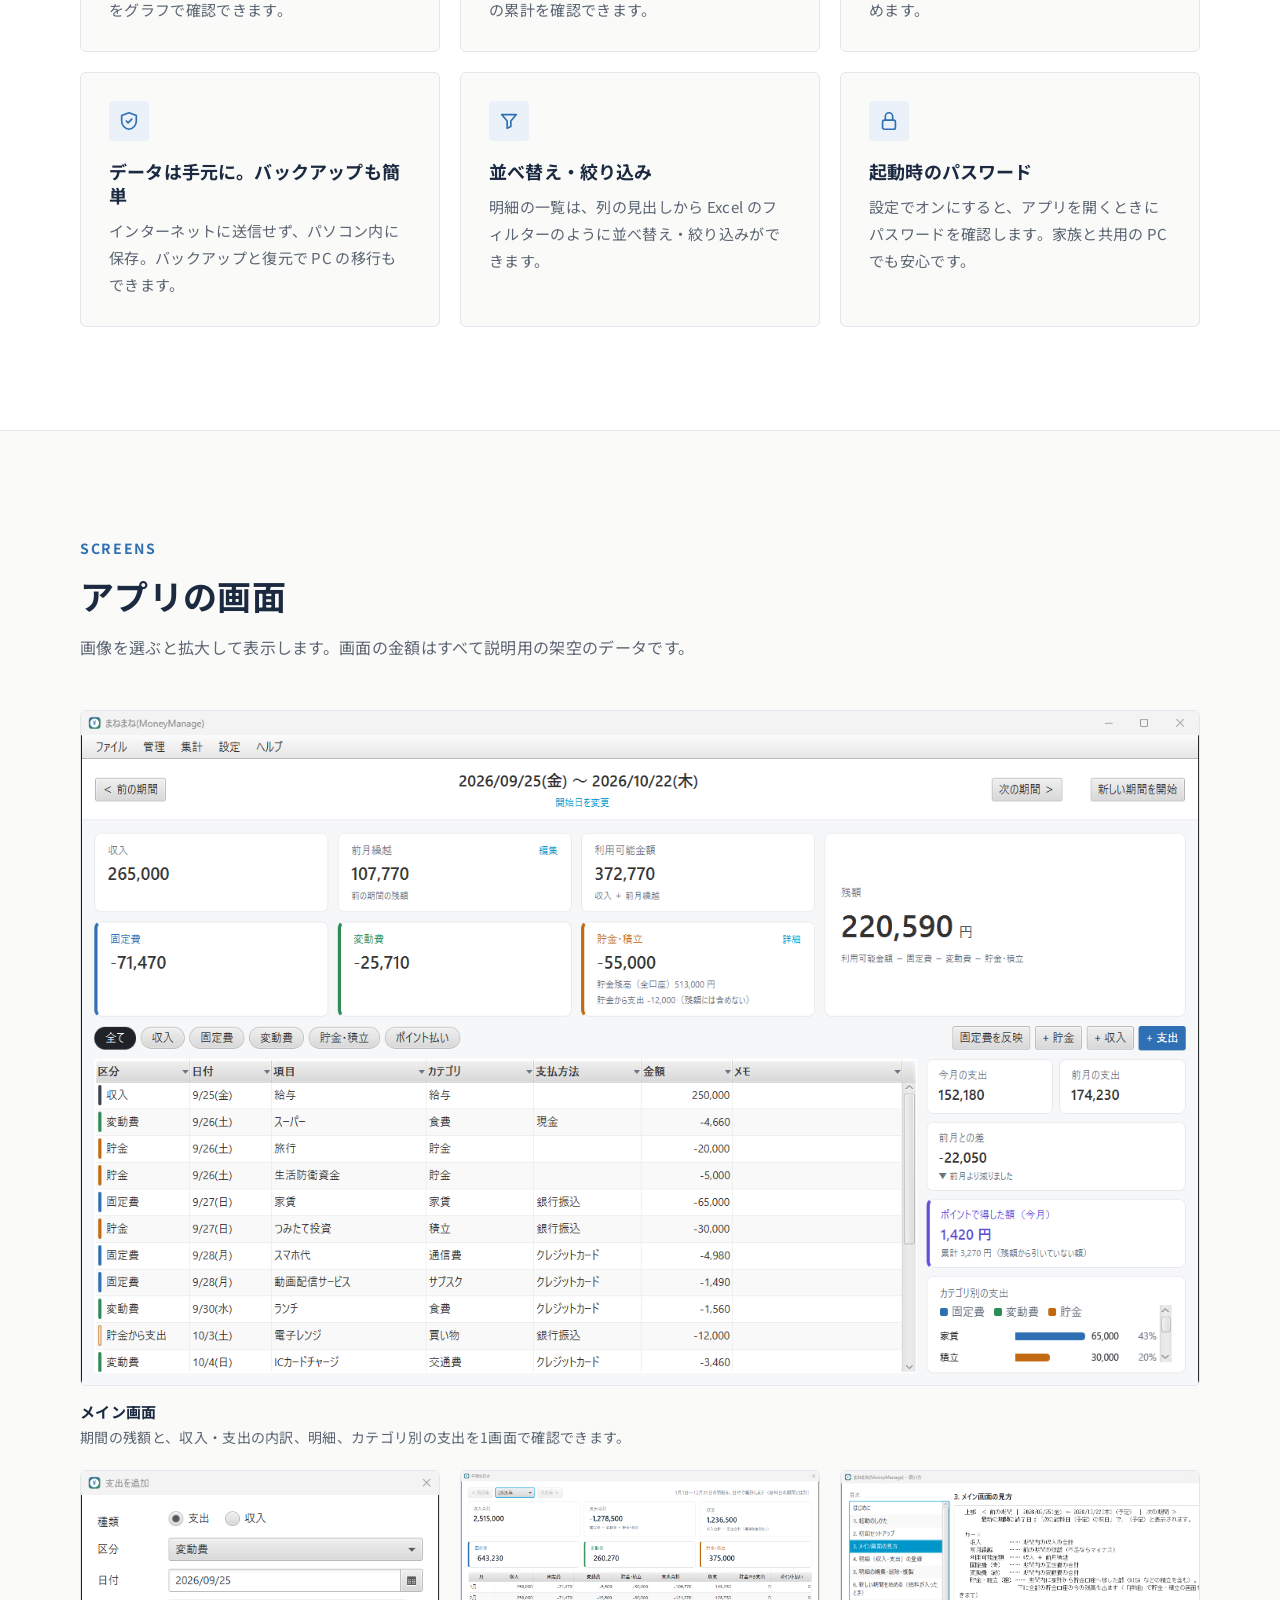
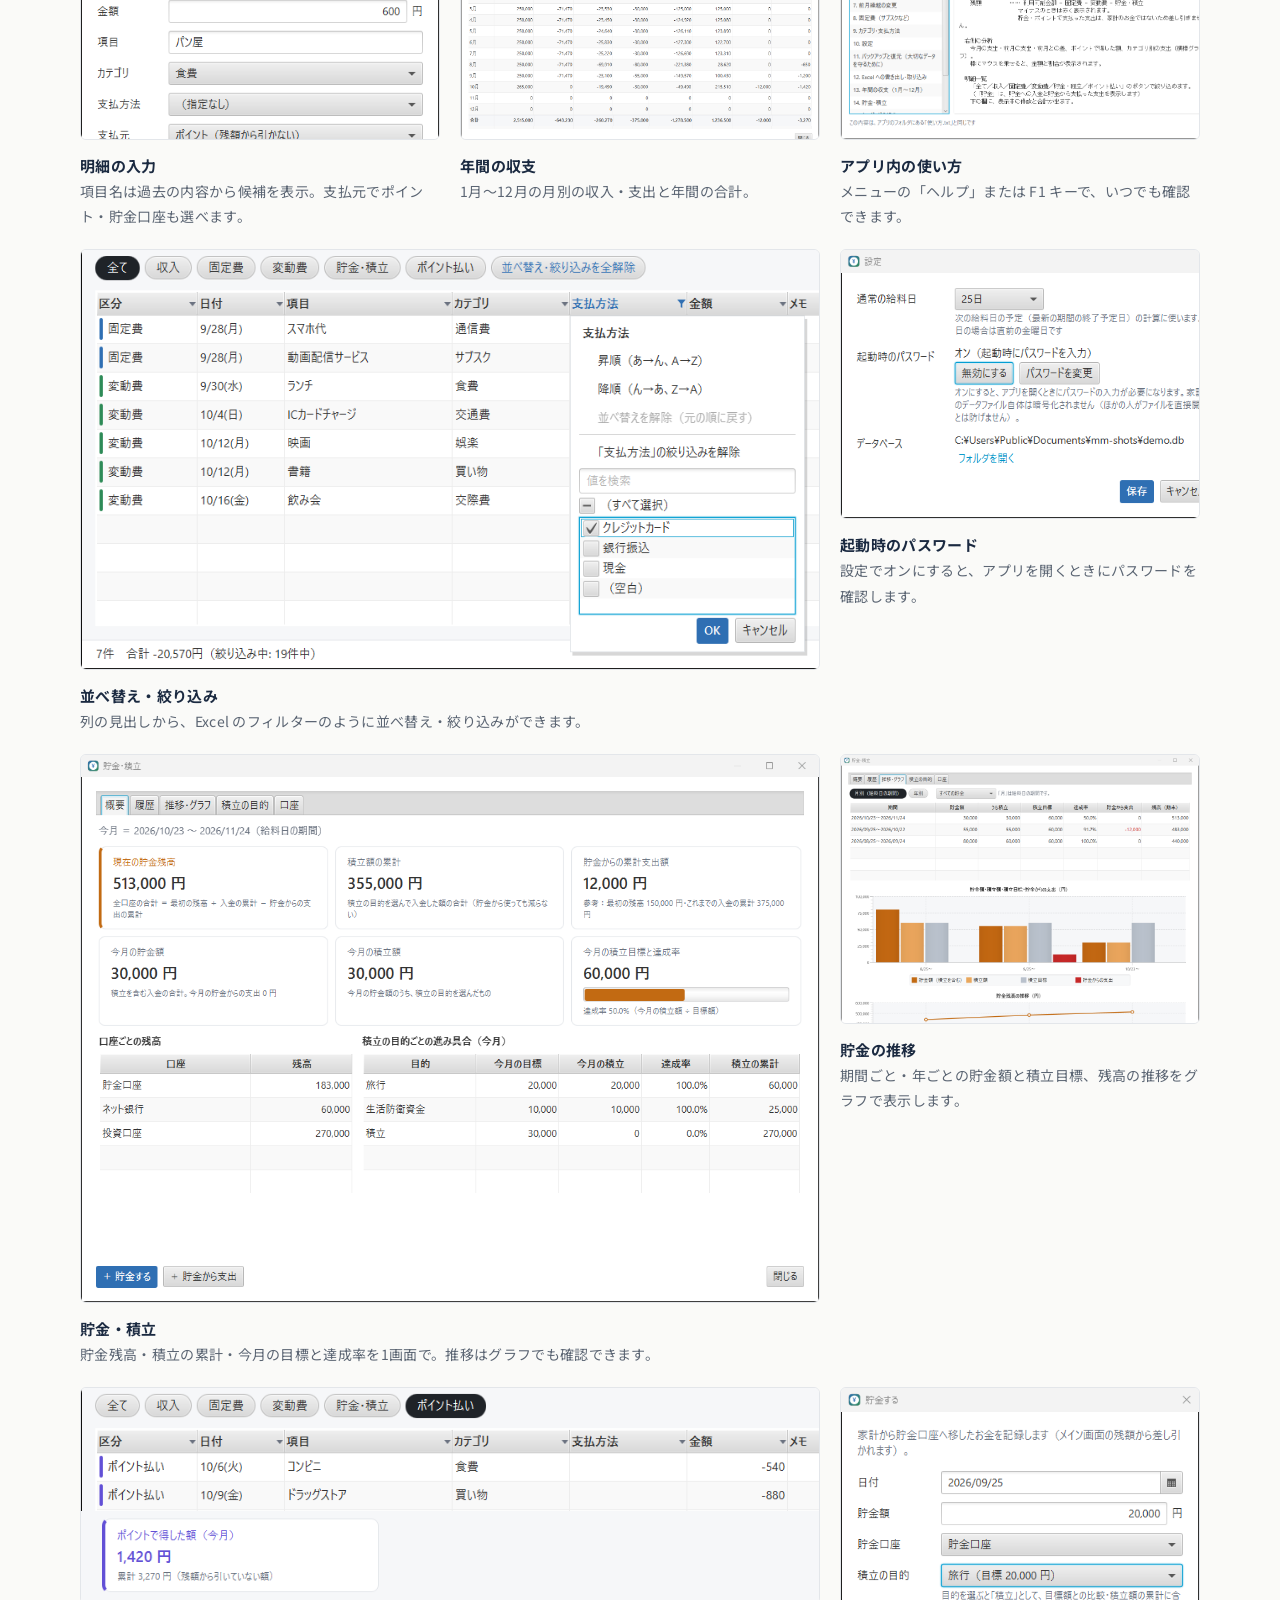
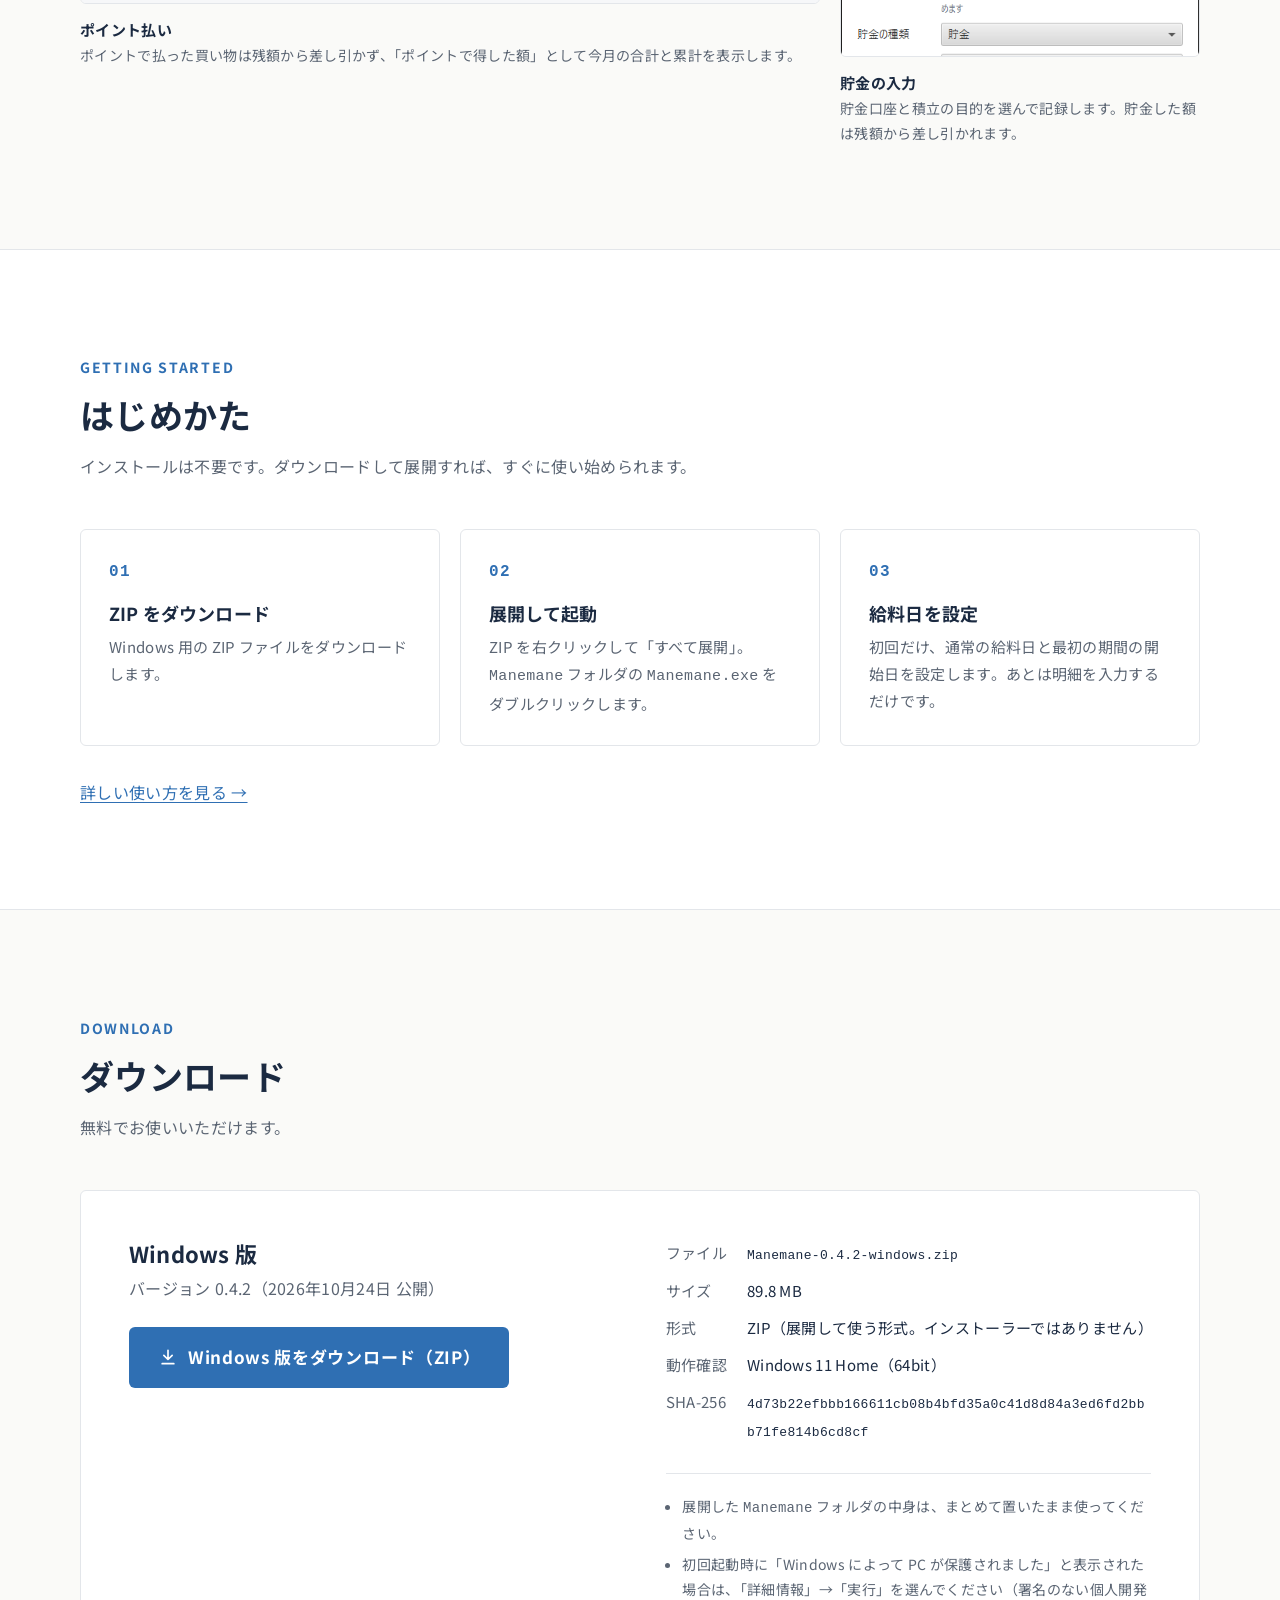
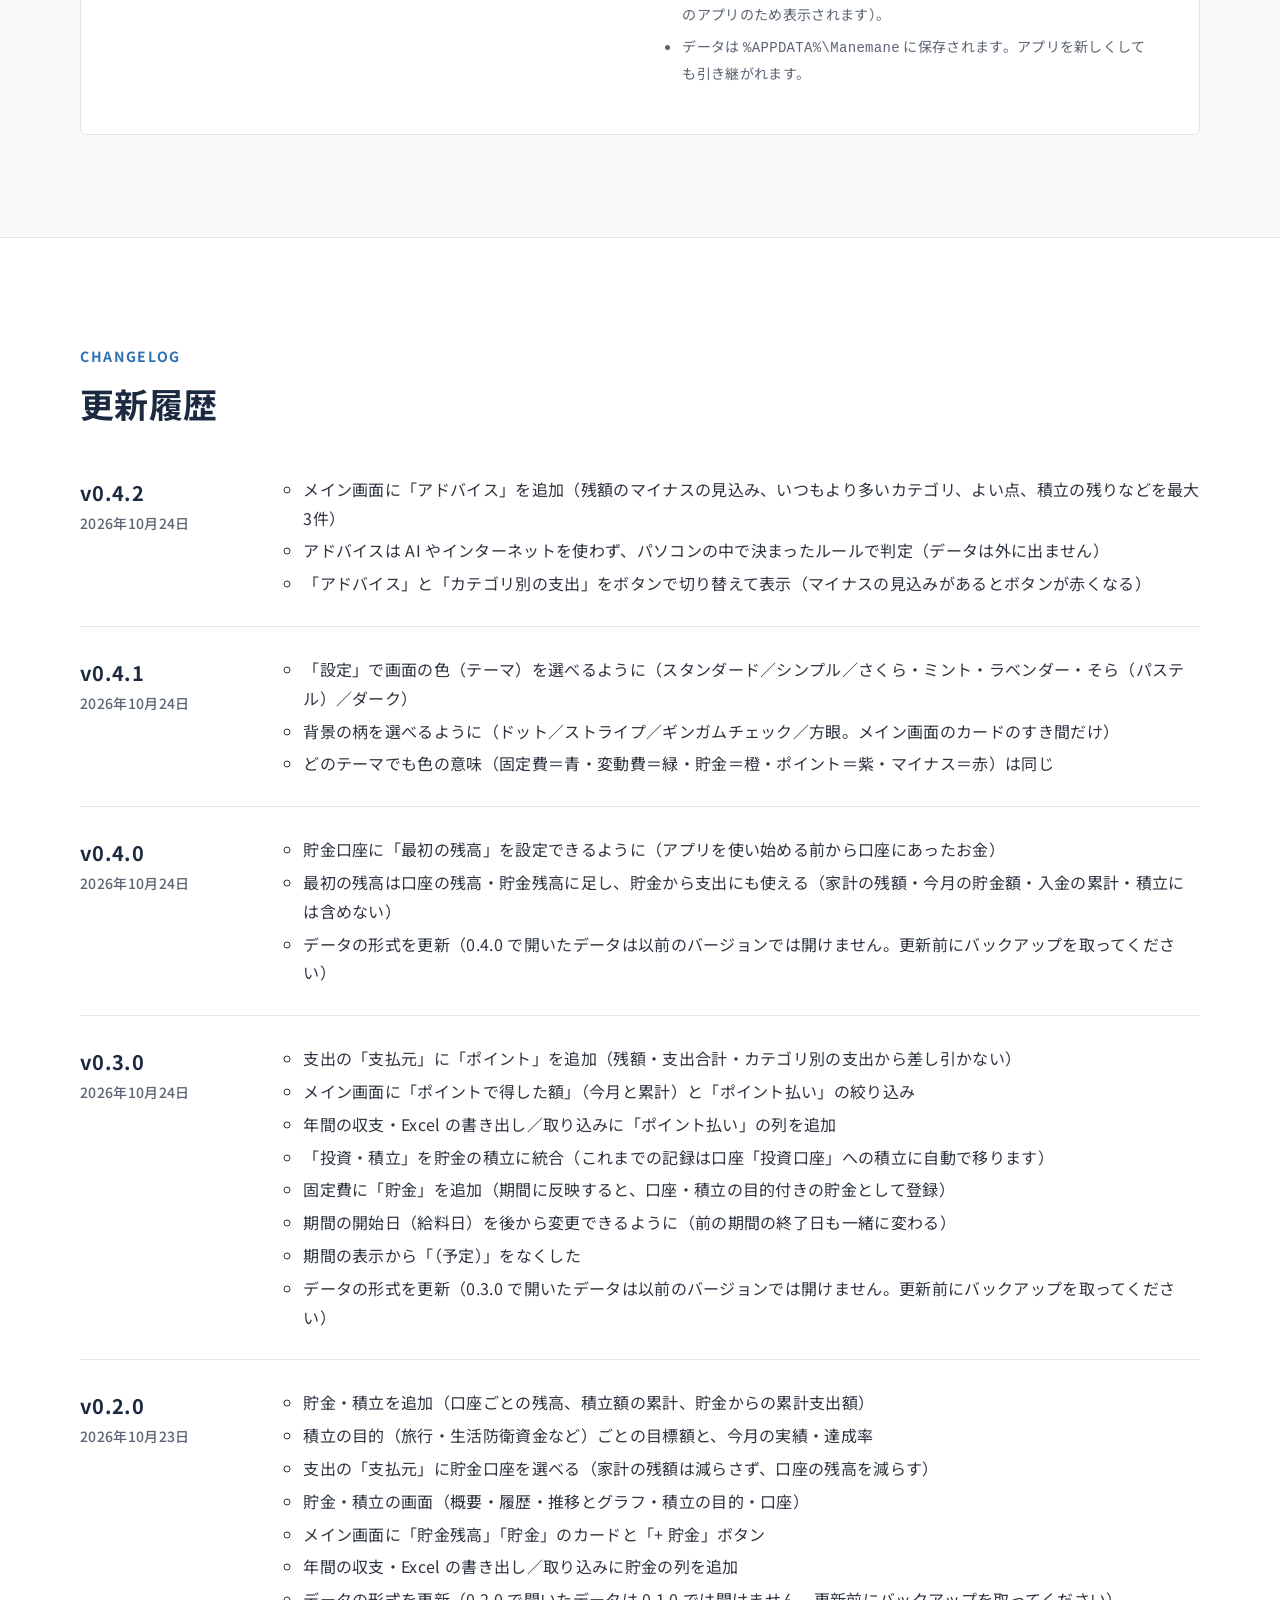
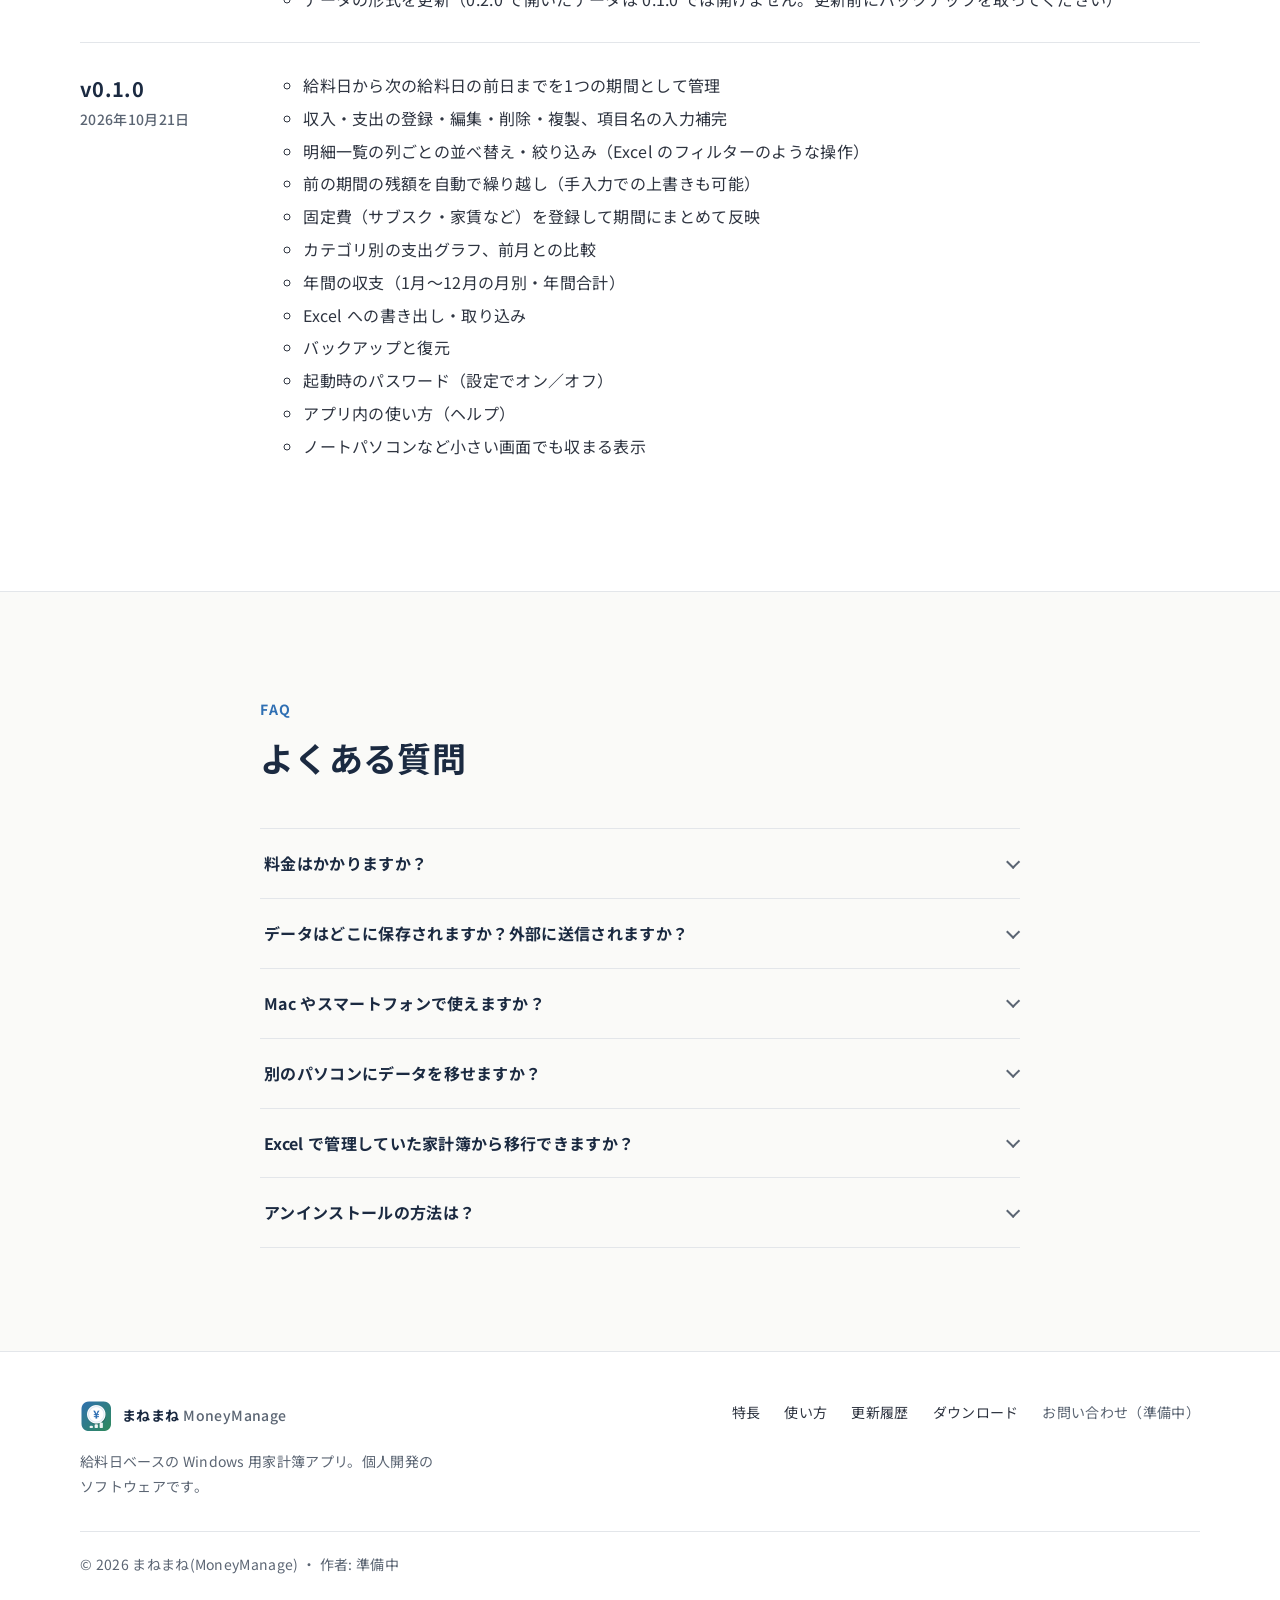
==== commit 6412856d: "公式サイトを 0.4.2 に更新（ダウンロード先・サイズ・SHA-256・更新履歴、アドバイスの説明） Co-Authored-By: Claude Opus 5.5 <noreply@anthrop" ====
--- a/index.html
+++ b/index.html
@@ -18,7 +18,7 @@
   <link rel="preconnect" href="https://fonts.googleapis.com">
   <link rel="preconnect" href="https://fonts.gstatic.com" crossorigin>
   <link href="https://fonts.googleapis.com/css2?family=Noto+Sans+JP:wght@400;500;700&display=swap" rel="stylesheet">
-  <link rel="stylesheet" href="assets/css/style.css?v=20261024f">
+  <link rel="stylesheet" href="assets/css/style.css?v=20261024g">
 </head>
 <body>
   <a class="skip-link" href="#main">本文へ移動</a>
@@ -61,7 +61,7 @@
             <a class="btn btn-secondary btn-large" href="guide.html">使い方を見る</a>
           </div>
           <ul class="hero-meta">
-            <li>バージョン <span data-config="release.version">0.4.1</span></li>
+            <li>バージョン <span data-config="release.version">0.4.2</span></li>
             <li>データはパソコンの中だけに保存</li>
           </ul>
         </div>
@@ -250,7 +250,7 @@
         <div class="download-panel">
           <div class="download-main">
             <h3>Windows 版</h3>
-            <p class="version">バージョン <span data-config="release.version">0.4.1</span><span data-optional="release.releaseDate">（<span data-config="release.releaseDate" data-config-format="date"></span> 公開）</span></p>
+            <p class="version">バージョン <span data-config="release.version">0.4.2</span><span data-optional="release.releaseDate">（<span data-config="release.releaseDate" data-config-format="date"></span> 公開）</span></p>
             <a class="btn btn-primary btn-large" data-download data-download-final data-label-ready="Windows 版をダウンロード（ZIP）" aria-disabled="true">
               <svg width="20" height="20" viewBox="0 0 24 24" fill="none" stroke="currentColor" stroke-width="2" stroke-linecap="round" stroke-linejoin="round" aria-hidden="true"><path d="M12 4v11M7 10l5 5 5-5M5 20h14"/></svg>
               <span data-download-label>公開準備中</span>
@@ -260,7 +260,7 @@
           <div>
             <dl class="spec">
               <dt>ファイル</dt>
-              <dd><code data-config="release.fileName">Manemane-0.4.1-windows.zip</code></dd>
+              <dd><code data-config="release.fileName">Manemane-0.4.2-windows.zip</code></dd>
               <dt>サイズ</dt>
               <dd data-config="release.fileSizeBytes" data-config-format="size">89.6 MB</dd>
               <dt>形式</dt>
@@ -268,7 +268,7 @@
               <dt>動作確認</dt>
               <dd data-config="app.testedOn">Windows 11 Home（64bit）</dd>
               <dt>SHA-256</dt>
-              <dd><code data-config="release.sha256">1cf13052d9dc928cfda69d7cdb0edc76c1a62f4bc02b963fa27a62f98fab6d6f</code></dd>
+              <dd><code data-config="release.sha256">4d73b22efbbb166611cb08b4bfd35a0c41d8d84a3ed6fd2bbb71fe814b6cd8cf</code></dd>
             </dl>
             <ul class="notes">
               <li>展開した <code>Manemane</code> フォルダの中身は、まとめて置いたまま使ってください。</li>
@@ -378,7 +378,7 @@
     <img src="" alt="">
   </dialog>
 
-  <script src="assets/js/site-config.js?v=20261024f"></script>
-  <script src="assets/js/main.js?v=20261024f"></script>
+  <script src="assets/js/site-config.js?v=20261024g"></script>
+  <script src="assets/js/main.js?v=20261024g"></script>
 </body>
 </html>
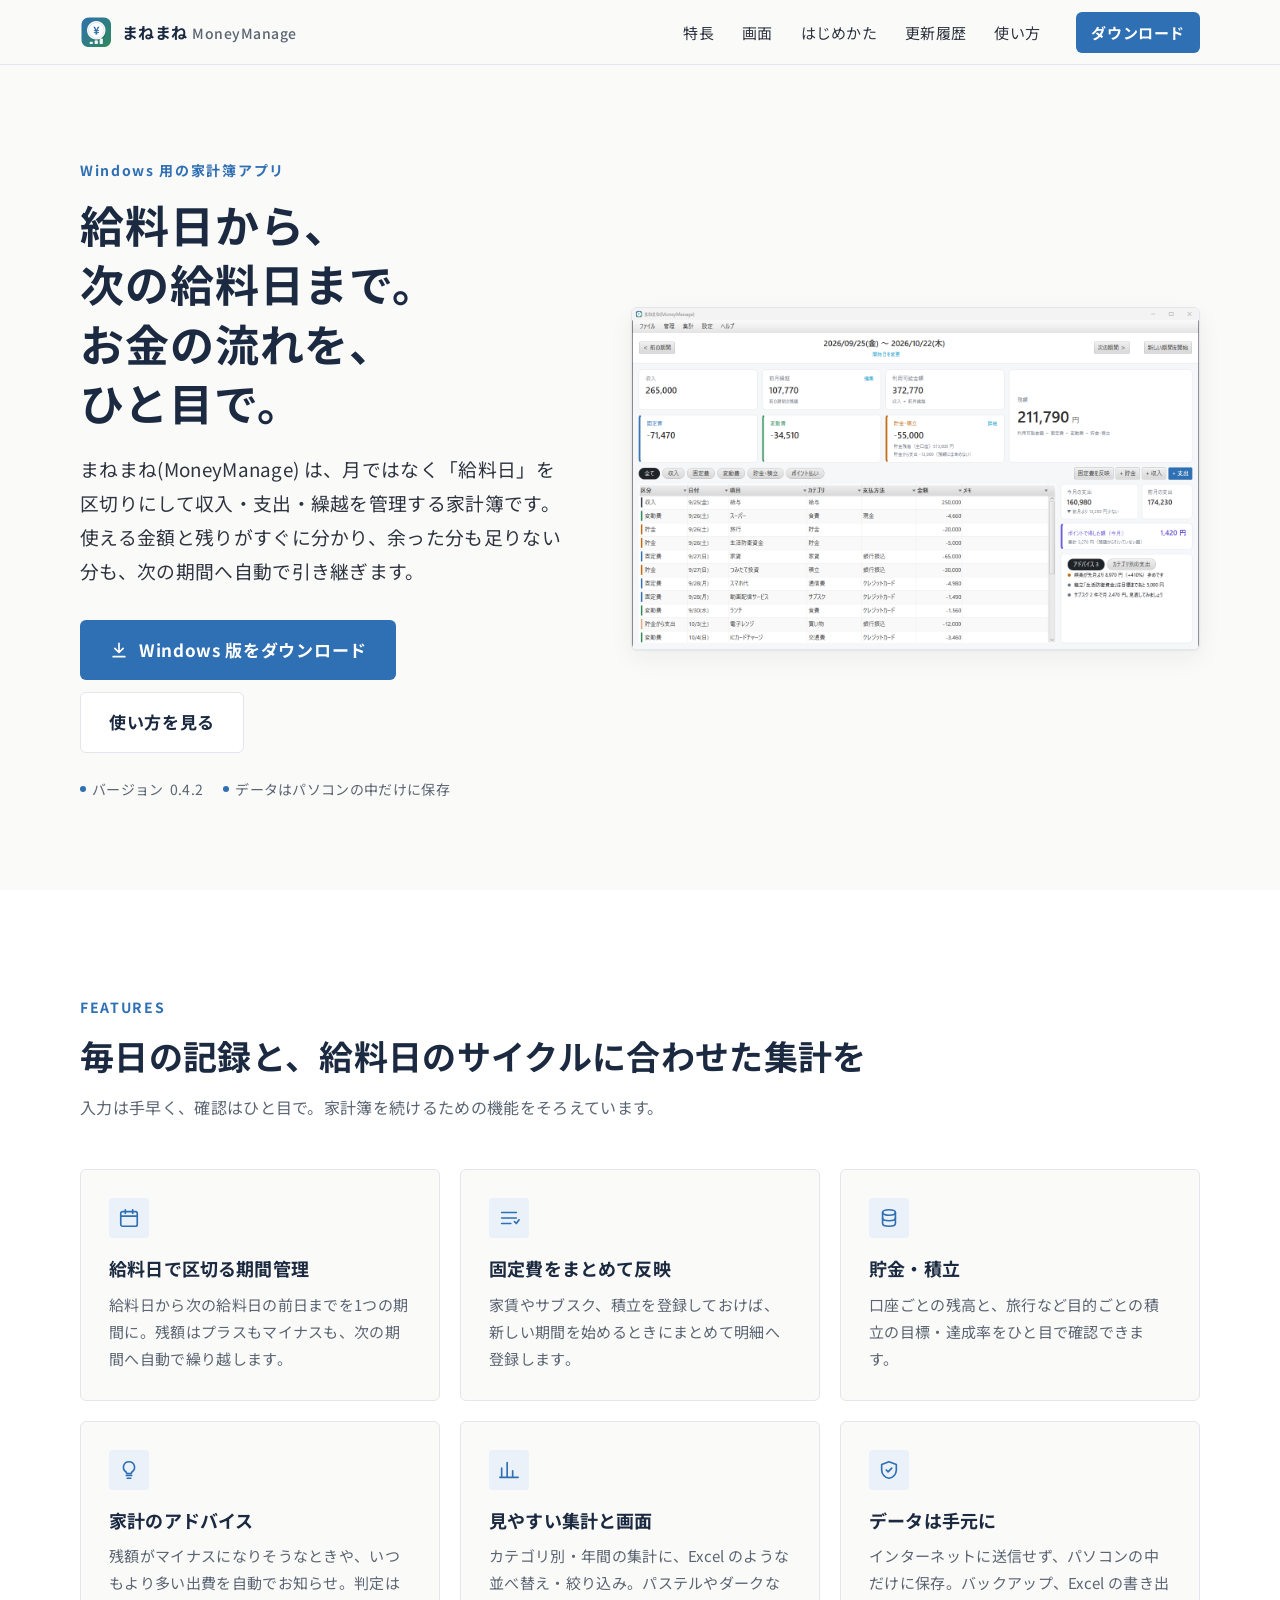
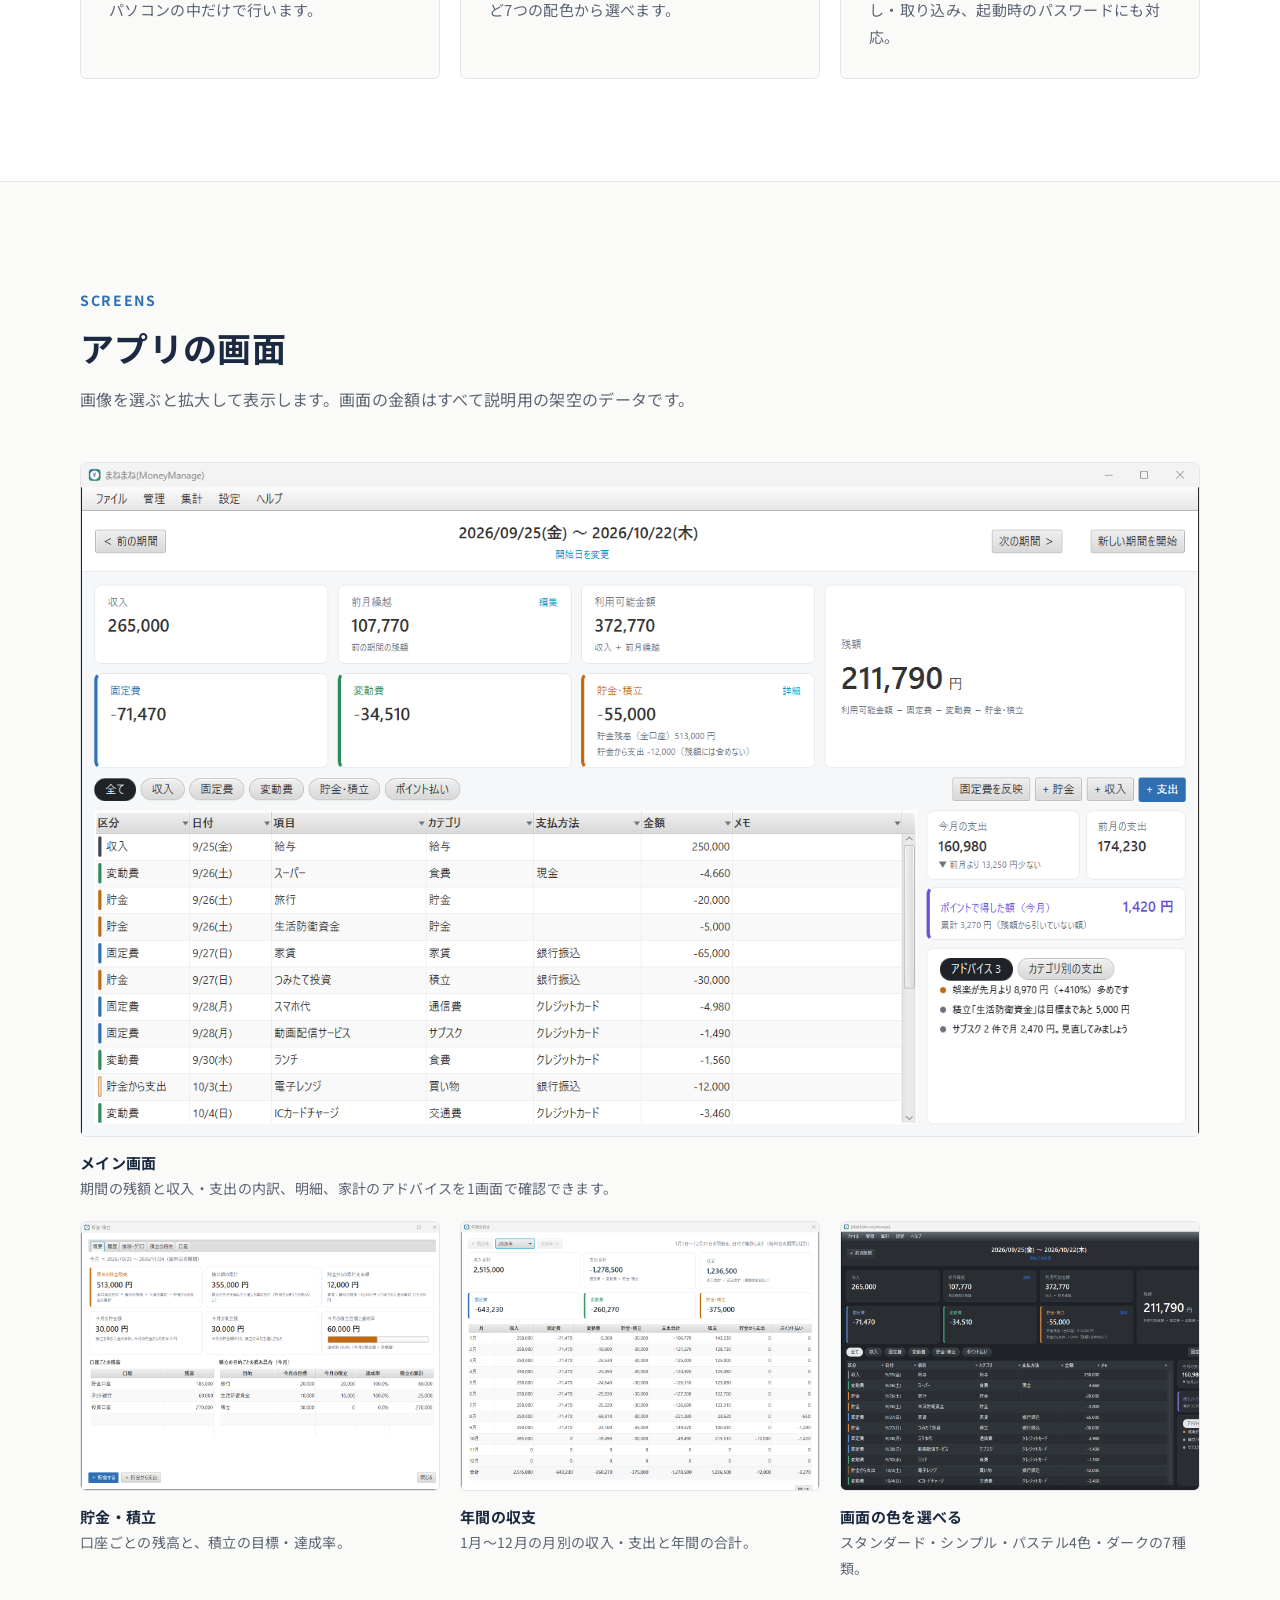
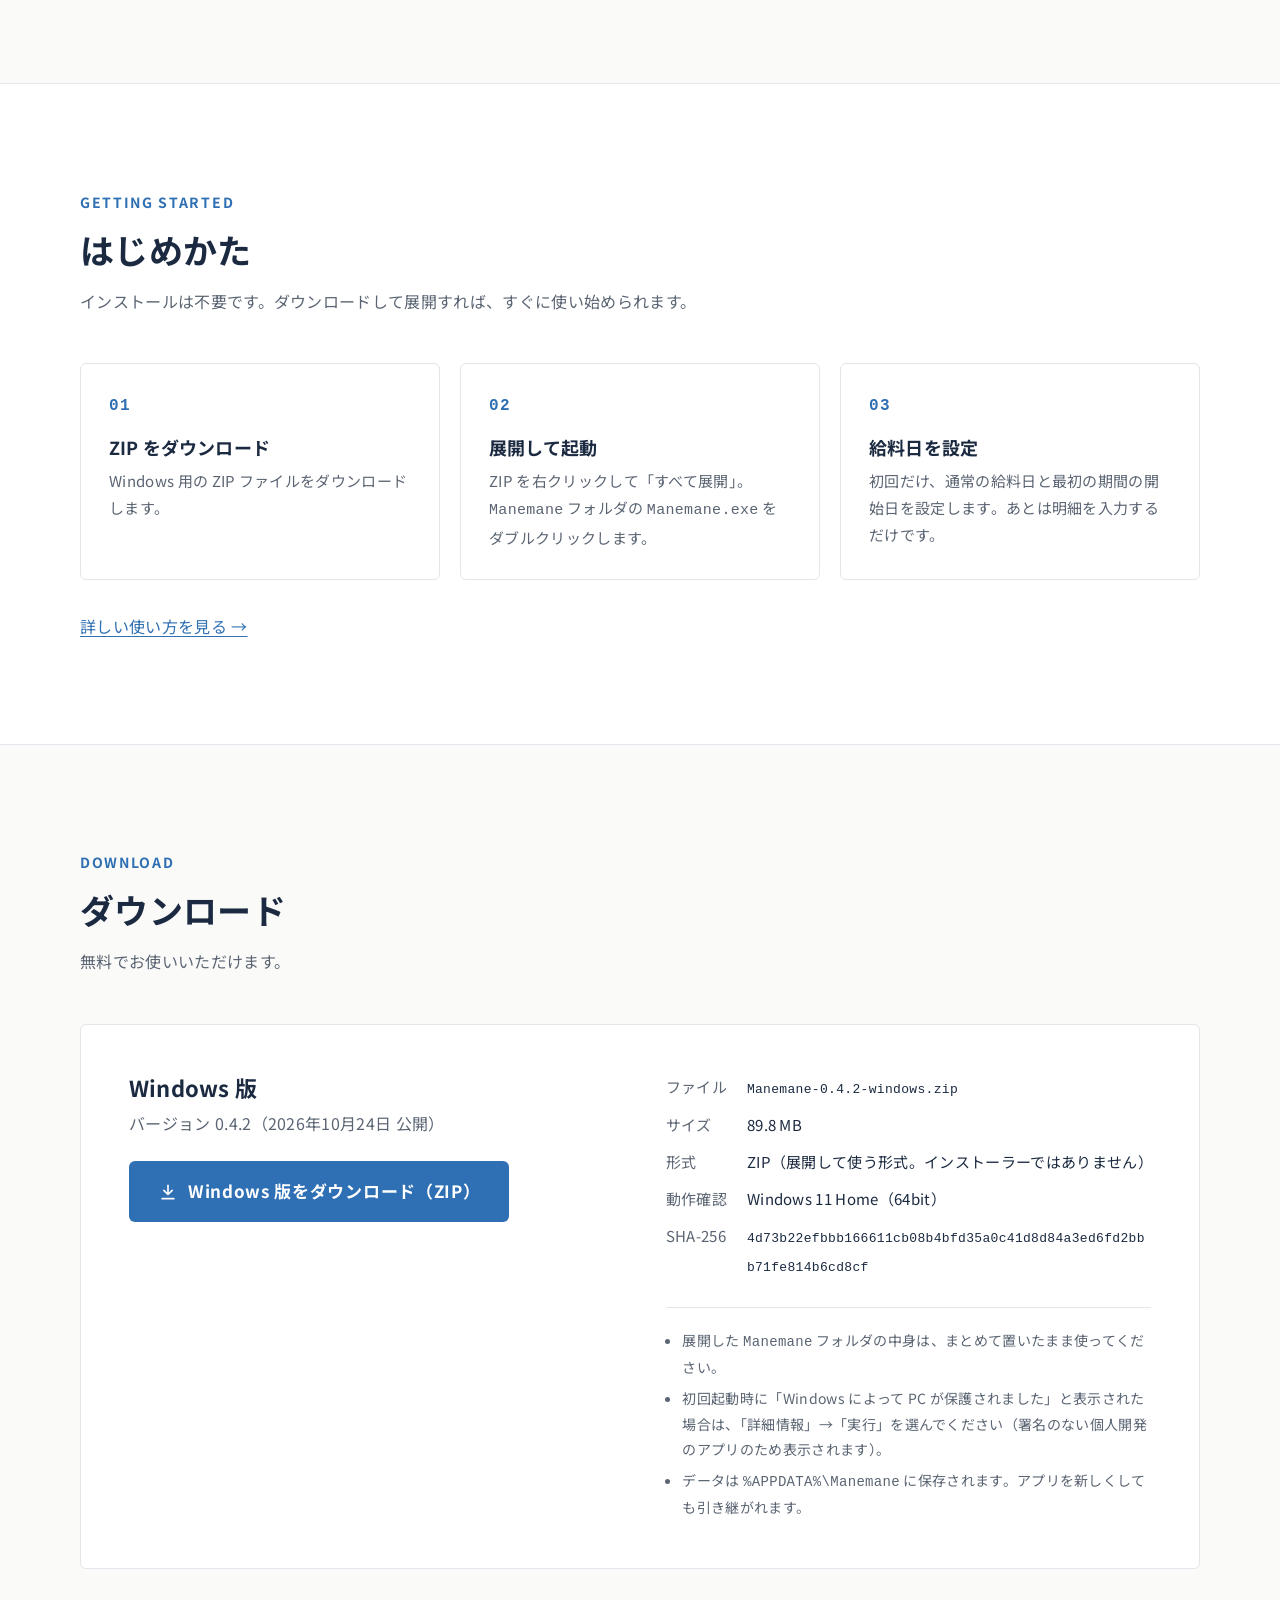
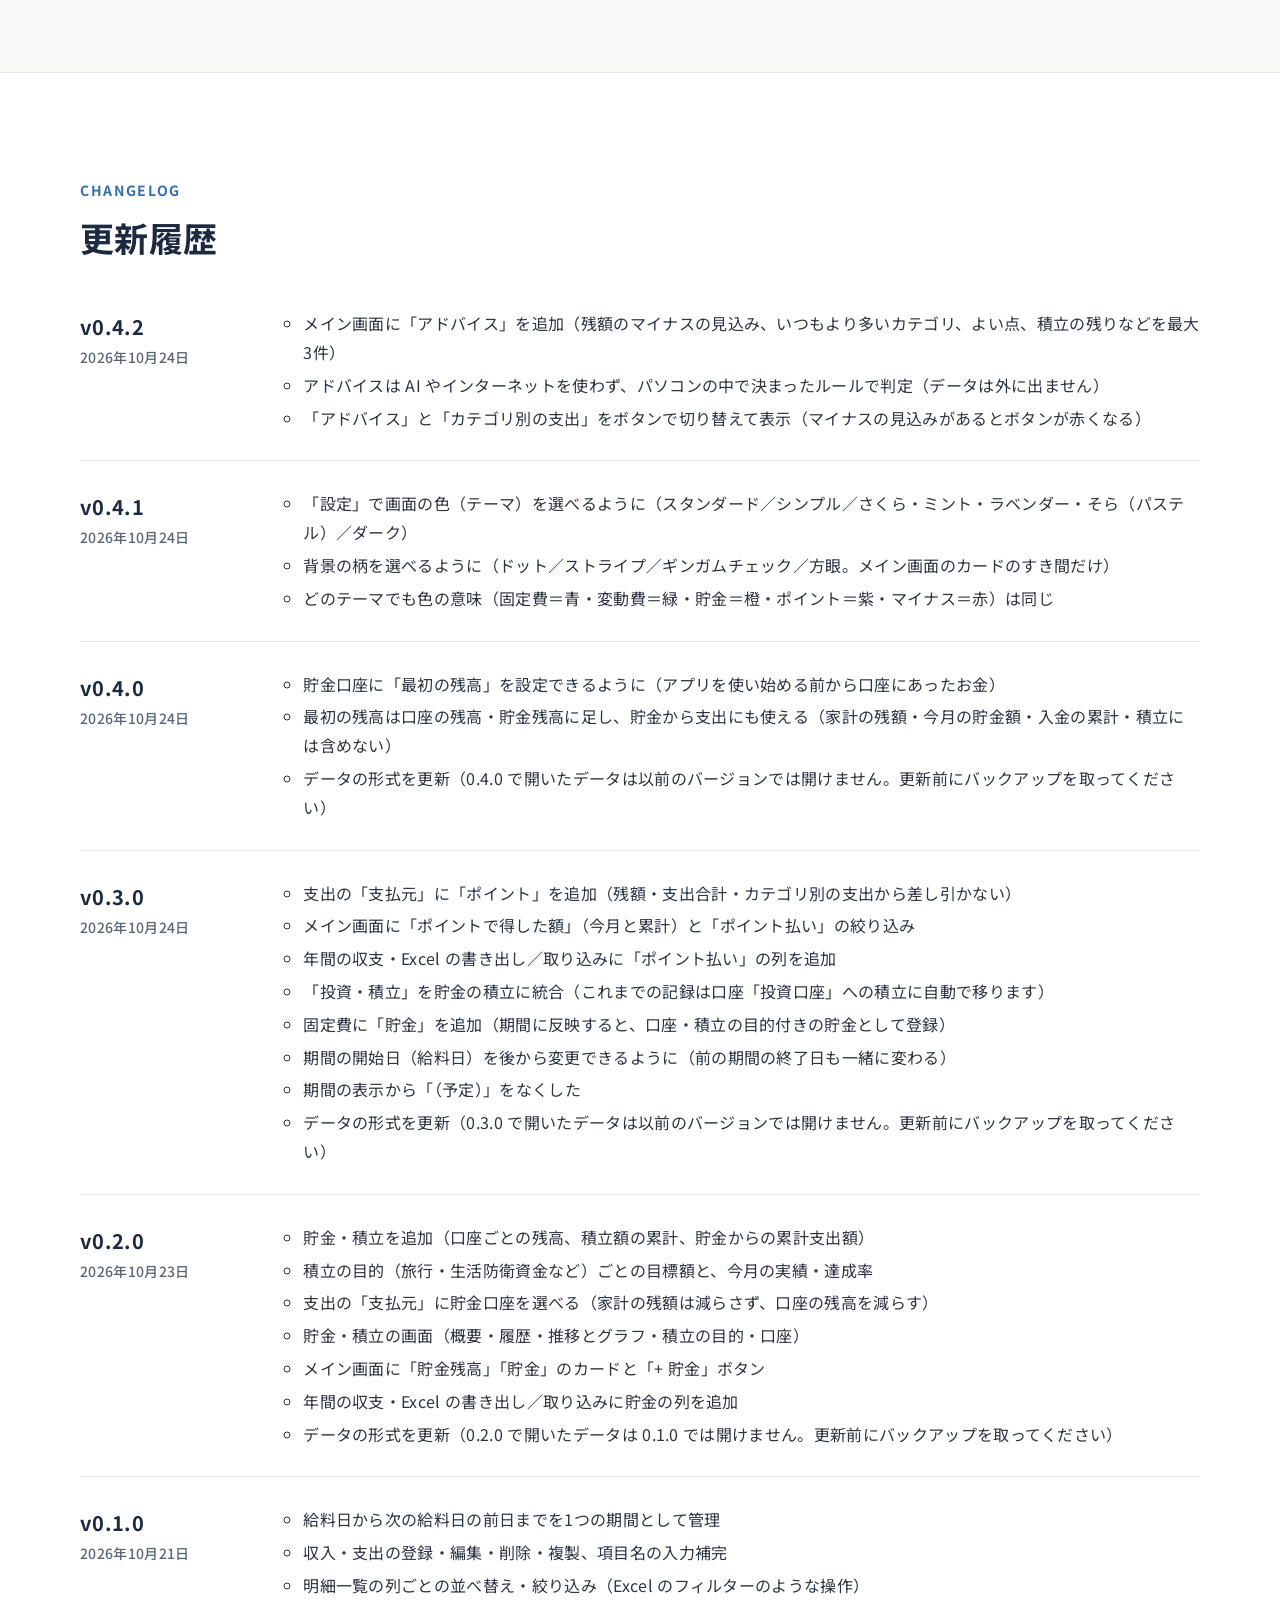
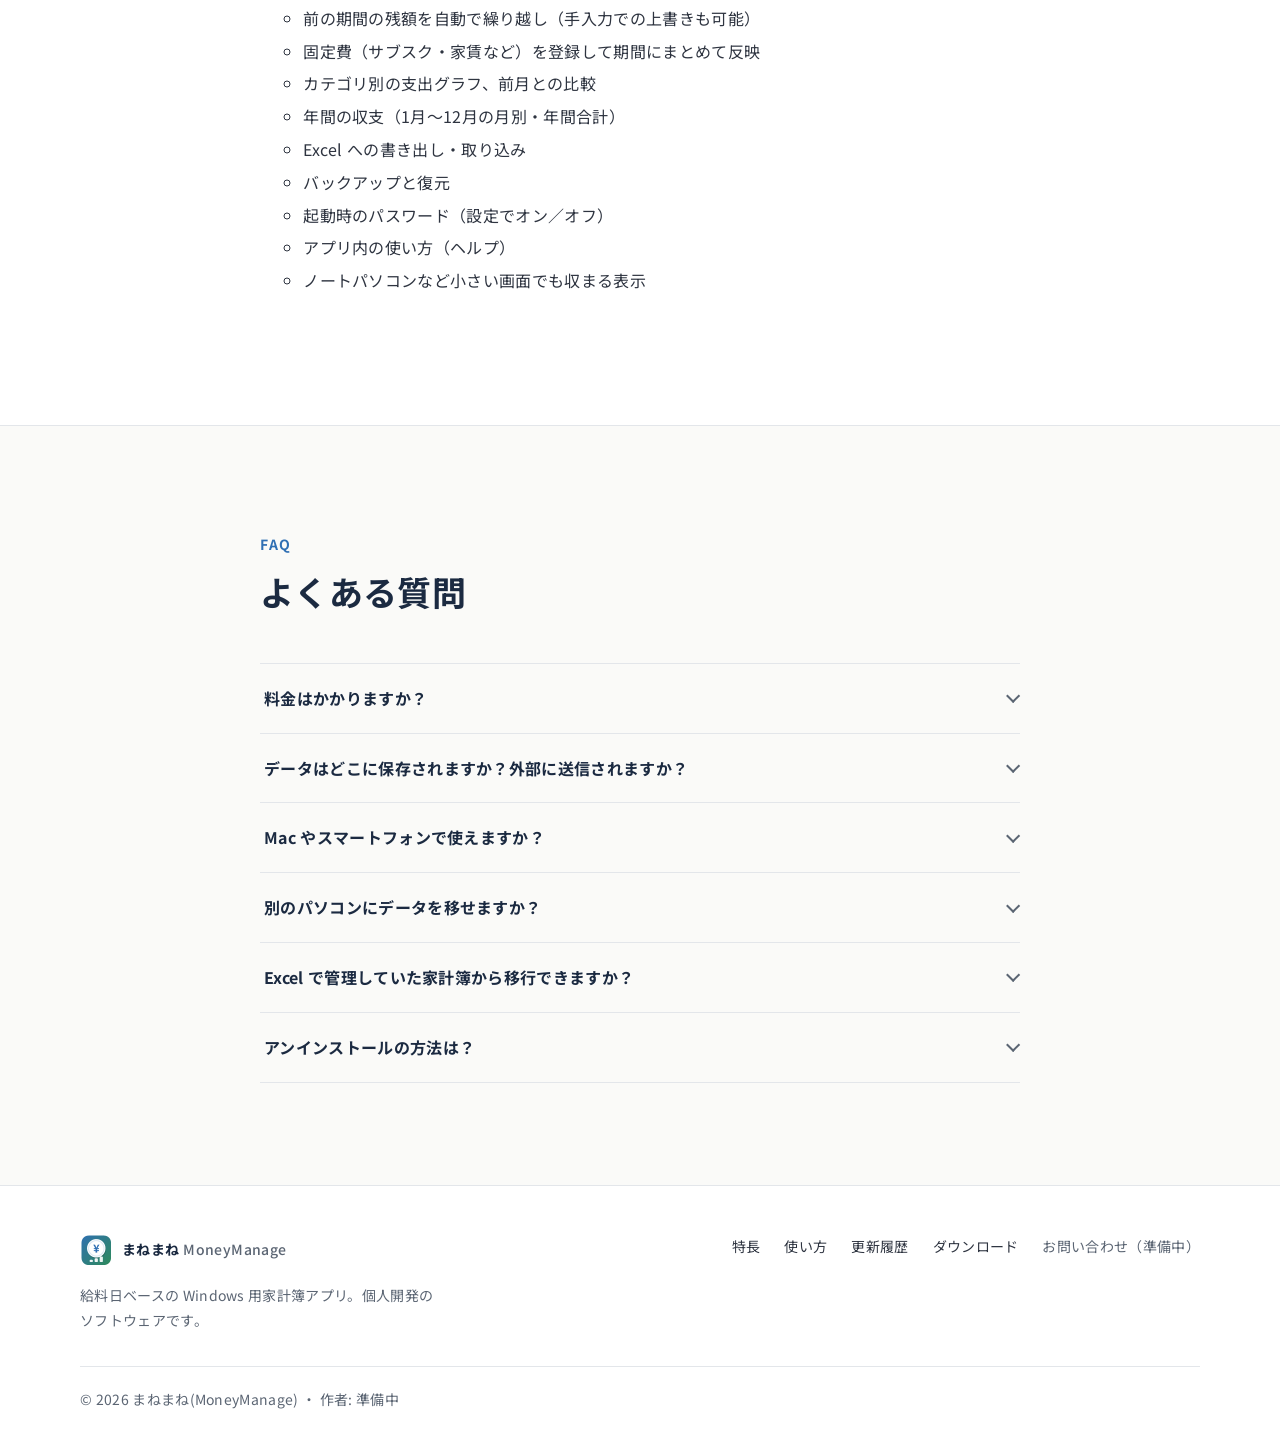
==== commit 00f82273: "スクリーンショットを撮り直し、トップページを主要機能だけのコンパクトな紹介にする - メイン画面（アドバイスと切り替えボタン入り）・ポイント払い・設定（画面の色入り）を撮り直し、ダークテーマの画像を追" ====
--- a/index.html
+++ b/index.html
@@ -18,7 +18,7 @@
   <link rel="preconnect" href="https://fonts.googleapis.com">
   <link rel="preconnect" href="https://fonts.gstatic.com" crossorigin>
   <link href="https://fonts.googleapis.com/css2?family=Noto+Sans+JP:wght@400;500;700&display=swap" rel="stylesheet">
-  <link rel="stylesheet" href="assets/css/style.css?v=20261024g">
+  <link rel="stylesheet" href="assets/css/style.css?v=20261024h">
 </head>
 <body>
   <a class="skip-link" href="#main">本文へ移動</a>
@@ -67,7 +67,7 @@
         </div>
         <figure class="shot-frame">
           <img src="assets/img/screens/main.png" width="1424" height="858"
-               alt="まねまね(MoneyManage) のメイン画面。期間 2026/09/25〜10/22 の収入・前月繰越・利用可能金額・固定費・変動費・貯金・積立・残額のカードと、明細の一覧、前月との比較・ポイントで得した額・カテゴリ別の支出が表示されている">
+               alt="まねまね(MoneyManage) のメイン画面。期間 2026/09/25〜10/22 の収入・前月繰越・利用可能金額・固定費・変動費・貯金・積立・残額のカードと、明細の一覧、家計のアドバイスが表示されている">
         </figure>
       </div>
     </section>
@@ -84,47 +84,32 @@
           <article class="feature">
             <span class="feature-icon" aria-hidden="true"><svg width="22" height="22" viewBox="0 0 24 24" fill="none" stroke="currentColor" stroke-width="1.8" stroke-linecap="round" stroke-linejoin="round"><rect x="3" y="5" width="18" height="16" rx="2"/><path d="M3 10h18M8 3v4M16 3v4"/></svg></span>
             <h3>給料日で区切る期間管理</h3>
-            <p>給料日から次の給料日の前日までが1つの期間。土日の給料日は直前の金曜日として扱います。</p>
-          </article>
-          <article class="feature">
-            <span class="feature-icon" aria-hidden="true"><svg width="22" height="22" viewBox="0 0 24 24" fill="none" stroke="currentColor" stroke-width="1.8" stroke-linecap="round" stroke-linejoin="round"><path d="M4 12h12M12 6l6 6-6 6"/><path d="M20 5v14"/></svg></span>
-            <h3>残額を自動で繰り越し</h3>
-            <p>期間の残額は、プラスもマイナスも次の期間の「前月繰越」へ。必要なら手入力で上書きもできます。</p>
+            <p>給料日から次の給料日の前日までを1つの期間に。残額はプラスもマイナスも、次の期間へ自動で繰り越します。</p>
           </article>
           <article class="feature">
             <span class="feature-icon" aria-hidden="true"><svg width="22" height="22" viewBox="0 0 24 24" fill="none" stroke="currentColor" stroke-width="1.8" stroke-linecap="round" stroke-linejoin="round"><path d="M4 6h16M4 12h16M4 18h10"/><path d="M18 16l2 2 3-4"/></svg></span>
             <h3>固定費をまとめて反映</h3>
-            <p>家賃やサブスク、積立を登録しておけば、新しい期間を始めるときに明細へまとめて登録します。</p>
+            <p>家賃やサブスク、積立を登録しておけば、新しい期間を始めるときにまとめて明細へ登録します。</p>
           </article>
           <article class="feature">
             <span class="feature-icon" aria-hidden="true"><svg width="22" height="22" viewBox="0 0 24 24" fill="none" stroke="currentColor" stroke-width="1.8" stroke-linecap="round" stroke-linejoin="round"><ellipse cx="12" cy="6" rx="7" ry="3"/><path d="M5 6v6c0 1.7 3.1 3 7 3s7-1.3 7-3V6"/><path d="M5 12v6c0 1.7 3.1 3 7 3s7-1.3 7-3v-6"/></svg></span>
             <h3>貯金・積立</h3>
-            <p>口座ごとの貯金残高、旅行など目的ごとの積立の目標と達成率、貯金から使ったお金をグラフで確認できます。</p>
+            <p>口座ごとの残高と、旅行など目的ごとの積立の目標・達成率をひと目で確認できます。</p>
+          </article>
+          <article class="feature">
+            <span class="feature-icon" aria-hidden="true"><svg width="22" height="22" viewBox="0 0 24 24" fill="none" stroke="currentColor" stroke-width="1.8" stroke-linecap="round" stroke-linejoin="round"><path d="M9 18h6M10 21h4"/><path d="M12 3a6 6 0 0 0-3.5 10.9c.6.5 1 1.2 1 2.1h5c0-.9.4-1.6 1-2.1A6 6 0 0 0 12 3z"/></svg></span>
+            <h3>家計のアドバイス</h3>
+            <p>残額がマイナスになりそうなときや、いつもより多い出費を自動でお知らせ。判定はパソコンの中だけで行います。</p>
           </article>
           <article class="feature">
             <span class="feature-icon" aria-hidden="true"><svg width="22" height="22" viewBox="0 0 24 24" fill="none" stroke="currentColor" stroke-width="1.8" stroke-linecap="round" stroke-linejoin="round"><path d="M4 20V10M10 20V4M16 20v-7M22 20H2"/></svg></span>
-            <h3>カテゴリ別・年間の集計</h3>
-            <p>期間ごとのカテゴリ別の支出と前月比較、1月〜12月の年間収支、ポイントで得した額の累計を確認できます。</p>
-          </article>
-          <article class="feature">
-            <span class="feature-icon" aria-hidden="true"><svg width="22" height="22" viewBox="0 0 24 24" fill="none" stroke="currentColor" stroke-width="1.8" stroke-linecap="round" stroke-linejoin="round"><rect x="4" y="3" width="16" height="18" rx="2"/><path d="M8 8l8 8M16 8l-8 8"/></svg></span>
-            <h3>Excel に書き出し・取り込み</h3>
-            <p>明細・集計・カテゴリ別を Excel に書き出し。同じ形式のファイルから明細を取り込めます。</p>
+            <h3>見やすい集計と画面</h3>
+            <p>カテゴリ別・年間の集計に、Excel のような並べ替え・絞り込み。パステルやダークなど7つの配色から選べます。</p>
           </article>
           <article class="feature">
             <span class="feature-icon" aria-hidden="true"><svg width="22" height="22" viewBox="0 0 24 24" fill="none" stroke="currentColor" stroke-width="1.8" stroke-linecap="round" stroke-linejoin="round"><path d="M12 3l8 3v6c0 4.5-3.4 8.3-8 9-4.6-.7-8-4.5-8-9V6z"/><path d="M9 12l2 2 4-4"/></svg></span>
-            <h3>データは手元に。バックアップも簡単</h3>
-            <p>インターネットに送信せず、パソコン内に保存。バックアップと復元で PC の移行もできます。</p>
-          </article>
-          <article class="feature">
-            <span class="feature-icon" aria-hidden="true"><svg width="22" height="22" viewBox="0 0 24 24" fill="none" stroke="currentColor" stroke-width="1.8" stroke-linecap="round" stroke-linejoin="round"><path d="M4 5h16l-6 7v6l-4 2v-8z"/></svg></span>
-            <h3>並べ替え・絞り込み</h3>
-            <p>明細の一覧は、列の見出しから Excel のフィルターのように並べ替え・絞り込みができます。</p>
-          </article>
-          <article class="feature">
-            <span class="feature-icon" aria-hidden="true"><svg width="22" height="22" viewBox="0 0 24 24" fill="none" stroke="currentColor" stroke-width="1.8" stroke-linecap="round" stroke-linejoin="round"><rect x="5" y="11" width="14" height="10" rx="2"/><path d="M8 11V7a4 4 0 0 1 8 0v4"/></svg></span>
-            <h3>起動時のパスワード</h3>
-            <p>設定でオンにすると、アプリを開くときにパスワードを確認します。家族と共用の PC でも安心です。</p>
+            <h3>データは手元に</h3>
+            <p>インターネットに送信せず、パソコンの中だけに保存。バックアップ、Excel の書き出し・取り込み、起動時のパスワードにも対応。</p>
           </article>
         </div>
       </div>
@@ -142,72 +127,30 @@
           <figure class="screen screen-wide">
             <button type="button" data-zoom="メイン画面">
               <img src="assets/img/screens/main.png" width="1424" height="858" loading="lazy"
-                   alt="メイン画面。上部に期間、カードに収入・前月繰越・利用可能金額・固定費・変動費・貯金・積立・残額、下に明細の一覧と、ポイントで得した額などの分析パネル">
+                   alt="メイン画面。上部に期間、カードに収入・前月繰越・利用可能金額・固定費・変動費・貯金・積立・残額、下に明細の一覧と、今月の支出・ポイントで得した額・アドバイス（娯楽が先月より多め、積立の残り、サブスクの見直し）">
             </button>
-            <figcaption><strong>メイン画面</strong>期間の残額と、収入・支出の内訳、明細、カテゴリ別の支出を1画面で確認できます。</figcaption>
+            <figcaption><strong>メイン画面</strong>期間の残額と収入・支出の内訳、明細、家計のアドバイスを1画面で確認できます。</figcaption>
           </figure>
           <figure class="screen">
-            <button type="button" data-zoom="明細の入力">
-              <img src="assets/img/screens/entry.png" width="462" height="463" loading="lazy"
-                   alt="支出を追加する画面。種類・区分・日付・金額・項目・カテゴリ・支払方法・支払元（ポイントを選択）・メモの入力欄">
+            <button type="button" data-zoom="貯金・積立">
+              <img src="assets/img/screens/savings.png" width="1042" height="772" loading="lazy"
+                   alt="貯金・積立の画面。貯金残高・積立額の累計・貯金からの累計支出額・今月の貯金額・積立額・目標と達成率、口座ごとの残高、目的ごとの進み具合">
             </button>
-            <figcaption><strong>明細の入力</strong>項目名は過去の内容から候補を表示。支払元でポイント・貯金口座も選べます。</figcaption>
+            <figcaption><strong>貯金・積立</strong>口座ごとの残高と、積立の目標・達成率。</figcaption>
           </figure>
           <figure class="screen">
             <button type="button" data-zoom="年間の収支">
               <img src="assets/img/screens/year.png" width="1092" height="852" loading="lazy"
-                   alt="年間の収支の画面。収入合計・支出合計・収支と、1月〜12月の月別の表（貯金から支出・ポイント払いの列を含む）">
+                   alt="年間の収支の画面。収入合計・支出合計・収支と、1月〜12月の月別の表">
             </button>
             <figcaption><strong>年間の収支</strong>1月〜12月の月別の収入・支出と年間の合計。</figcaption>
           </figure>
           <figure class="screen">
-            <button type="button" data-zoom="アプリ内の使い方">
-              <img src="assets/img/screens/help.png" width="982" height="672" loading="lazy"
-                   alt="アプリ内の使い方の画面。左に目次、右に説明">
+            <button type="button" data-zoom="ダークテーマ">
+              <img src="assets/img/screens/theme-dark.png" width="1424" height="858" loading="lazy"
+                   alt="ダークテーマにしたメイン画面。濃いグレーの背景に白系の文字">
             </button>
-            <figcaption><strong>アプリ内の使い方</strong>メニューの「ヘルプ」または F1 キーで、いつでも確認できます。</figcaption>
-          </figure>
-          <figure class="screen screen-span2">
-            <button type="button" data-zoom="並べ替え・絞り込み">
-              <img src="assets/img/screens/filter.png" width="880" height="499" loading="lazy"
-                   alt="明細の一覧で、支払方法の見出しから開いた並べ替え・絞り込みのメニュー">
-            </button>
-            <figcaption><strong>並べ替え・絞り込み</strong>列の見出しから、Excel のフィルターのように並べ替え・絞り込みができます。</figcaption>
-          </figure>
-          <figure class="screen">
-            <button type="button" data-zoom="設定（起動時のパスワード）">
-              <img src="assets/img/screens/settings.png" width="522" height="361" loading="lazy"
-                   alt="設定の画面。通常の給料日と、起動時のパスワードのオン／オフ">
-            </button>
-            <figcaption><strong>起動時のパスワード</strong>設定でオンにすると、アプリを開くときにパスワードを確認します。</figcaption>
-          </figure>
-          <figure class="screen screen-span2">
-            <button type="button" data-zoom="貯金・積立">
-              <img src="assets/img/screens/savings.png" width="1042" height="772" loading="lazy"
-                   alt="貯金・積立の画面。貯金残高・積立額の累計・貯金からの累計支出額・今月の貯金額・積立額・目標と達成率、口座ごとの残高、目的ごとの進み具合">
-            </button>
-            <figcaption><strong>貯金・積立</strong>貯金残高・積立の累計・今月の目標と達成率を1画面で。推移はグラフでも確認できます。</figcaption>
-          </figure>
-          <figure class="screen">
-            <button type="button" data-zoom="貯金の推移グラフ">
-              <img src="assets/img/screens/savings-chart.png" width="1042" height="950" loading="lazy"
-                   alt="貯金の推移の画面。期間ごとの貯金額・積立額・積立目標・貯金からの支出の表と棒グラフ、貯金残高の折れ線グラフ">
-            </button>
-            <figcaption><strong>貯金の推移</strong>期間ごと・年ごとの貯金額と積立目標、残高の推移をグラフで表示します。</figcaption>
-          </figure>
-          <figure class="screen screen-span2">
-            <button type="button" data-zoom="ポイント払い">
-              <img src="assets/img/screens/points.png" width="880" height="257" loading="lazy"
-                   alt="明細の一覧を「ポイント払い」で絞り込んだところ。ポイントで払ったコンビニ・ドラッグストアの明細と、ポイントで得した額（今月 1,420 円・累計 3,270 円）">
-            </button>
-            <figcaption><strong>ポイント払い</strong>ポイントで払った買い物は残額から差し引かず、「ポイントで得した額」として今月の合計と累計を表示します。</figcaption>
-          </figure>
-          <figure class="screen">
-            <button type="button" data-zoom="貯金の入力">
-              <img src="assets/img/screens/savings-entry.png" width="462" height="475" loading="lazy"
-                   alt="貯金の入力画面。日付・貯金額・貯金口座・積立の目的・貯金の種類・項目・メモ">
-            </button>
-            <figcaption><strong>貯金の入力</strong>貯金口座と積立の目的を選んで記録します。貯金した額は残額から差し引かれます。</figcaption>
+            <figcaption><strong>画面の色を選べる</strong>スタンダード・シンプル・パステル4色・ダークの7種類。</figcaption>
           </figure>
         </div>
       </div>
@@ -378,7 +321,7 @@
     <img src="" alt="">
   </dialog>
 
-  <script src="assets/js/site-config.js?v=20261024g"></script>
-  <script src="assets/js/main.js?v=20261024g"></script>
+  <script src="assets/js/site-config.js?v=20261024h"></script>
+  <script src="assets/js/main.js?v=20261024h"></script>
 </body>
 </html>
